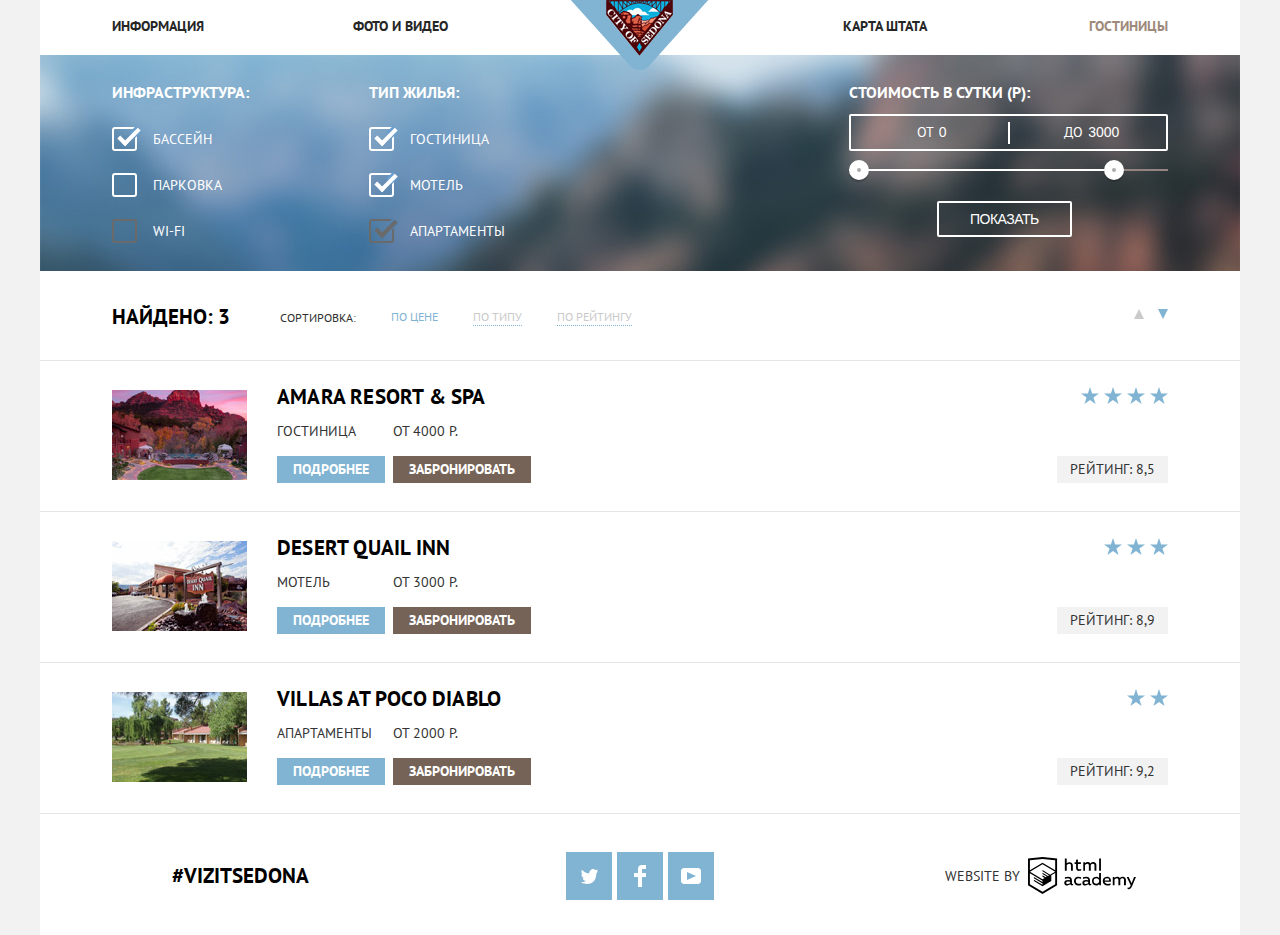
==== hotels.html @ 40eaaccb "20" ====
<!DOCTYPE html>
<html lang="ru">
<head>
    <meta charset="UTF-8">
    <meta name="viewport" content="width=device-width, initial-scale=1.0">
    <meta http-equiv="X-UA-Compatible" content="ie=edge">
    <title>sedona</title>
    <link href="https://fonts.googleapis.com/css?family=PT+Sans:400,700&amp;subset=cyrillic" rel="stylesheet">
    <link href="css/normalize.css" rel="stylesheet">
    <link href="css/style.css" rel="stylesheet">
</head>
<body>
   <div class="container">
     <header class="header">
        <div class="logo">
          <a href="index.html" class="logo-link">
             <img src="img/content/logo.png" alt="logo" class="logo-img">
          </a>
        </div>
        <nav class="nav">
          <ul class="nav-list">
            <li class="nav-item"><a href="#" class="nav-link">информация</a></li>
            <li class="nav-item"><a class="nav-link" href="#">фото и видео</a></li>
            <li class="nav-item"><a href="#" class="nav-link">карта штата</a></li>
            <li class="nav-item"><a href="#" class="nav-link active">гостиницы</a></li>
          </ul>
        </nav>
    </header>
    <main class="main-content">
        <section class="shape">
            <form action="https://echo.htmlacademy.ru" class="shape-form">
              <div class="shape-wrap">
                <fieldset class="shape-block">
                    <legend class="shape-title">Инфраструктура:</legend>
                    <label class="shape-form__checkbox">
                         <input class="shape-form__input" type="checkbox" checked>
                         <span class="shape-form__fake"></span>
                         <span class="shape-form__title">бассейн</span>
                    </label>
                    <label class="shape-form__checkbox">
                            <input class="shape-form__input" type="checkbox">
                            <span class="shape-form__fake"></span>
                            <span class="shape-form__title">парковка</span>
                       </label>
                       <label class="shape-form__checkbox">
                            <input class="shape-form__input" type="checkbox" disabled>
                            <span class="shape-form__fake"></span>
                            <span class="shape-form__title">wi-fi</span>
                       </label>
                </fieldset>
                <fieldset class="shape-block">
                        <legend class="shape-title">тип жилья:</legend>
                        <label class="shape-form__checkbox">
                             <input class="shape-form__input" type="checkbox" checked>
                             <span class="shape-form__fake shape-form__fake--sheer"></span>
                             <span class="shape-form__title">гостиница</span>
                        </label>
                        <label class="shape-form__checkbox">
                                <input class="shape-form__input" type="checkbox" checked>
                                <span class="shape-form__fake shape-form__fake--sheer"></span>
                                <span class="shape-form__title">мотель</span>
                           </label>
                           <label class="shape-form__checkbox">
                                <input class="shape-form__input" type="checkbox" checked disabled>
                                <span class="shape-form__fake shape-form__fake--blocked"></span>
                                <span class="shape-form__title">апартаменты</span>
                           </label>
                    </fieldset>
                </div>
                <fieldset class="shape-block shape-block__filter">
                    <legend class="shape-title shape-title__filter">Стоимость в сутки (Р):</legend>
                        <div class="shape-price__controls">
                            <label class="shape-price__label">
                               <span class="shape-price__text">от</span> 
                                <input type="text" class="shape-price__input" value="0">
                            </label>
                            <label class="shape-price__label">
                                <span class="shape-price__text">до</span> 
                                <input type="text" class="shape-price__input" value="3000">
                             </label>
                          </div>
                          <div class="shape-range__controls">
                            <div class="shape-scale">
                              <div class="shape-bar"></div>
                            </div>
                            <div class="shape-toggle shape-toggle__min"></div>
                            <div class="shape-toggle shape-toggle__max"></div>
                          </div>
                          <button class="shape-btn" type="submit">Показать</button>
                </fieldset>
            </form>
        </section>
        <section class="hotels">
            <h1 class="visually-hidden">гостиницы</h1>
            <div class="hotels-sorting">
                <div class="hotels-sorting__wrap">
                    <div class="hotels-sorting__title title">Найдено: 3</div>
                    <div class="hotels-sorting__picking">сортировка:</div>
                    <ul class="hotels-sorting__list">
                        <li class="hotels-sorting__item">
                            <a href="#" class="hotels-sorting__link hotels-sorting__link--active">по цене</a>
                        </li>
                        <li class="hotels-sorting__item">
                            <a href="#" class="hotels-sorting__link">по типу</a>
                        </li>
                        <li class="hotels-sorting__item">
                            <a href="#" class="hotels-sorting__link">по рейтингу</a>
                        </li>
                    </ul>
                </div>
                <div class="hotels-sorting__button">
                    <a class="hotels-sorting__submit hotels-sorting__submit--up"><span class="visually-hidden">вверх</span></a>
                    <a class="hotels-sorting__submit hotels-sorting__submit--active"><span class="visually-hidden">вверх</span></a>
                </div>
            </div>
            <ul class="hotels-list">
            <li class="hotels-item">
              <div class="hotels-description">
                <a href="@" class="hotels-photo">
                  <img class="hotels-img" src="img/content/amara.jpg" width="135" height="90" alt="гостиница">
                </a>
                <div class="hotels-portrait">
                    <h2 class="title title__hotels"><a href="#">Amara Resort & Spa</a></h2>
                    <div class="hotels-price">
                        <div class="hotels-price__block">
                        <p>Гостиница</p>
                        <a href="#" class="hotels-link hotels-link__blue">подробнее</a>
                    </div>
                    <div class="hotels-price__block">
                        <p>ОТ 4000 Р.</p>
                        <a href="#" class="hotels-link hotels-link__red">забронировать</a>
                    </div>
                 </div>
                </div>
                </div>
              <div class="hotels-rating">
                  <ul class="hotels-rating__list">
                    <li class="hotels-rating_item"><svg xmlns="http://www.w3.org/2000/svg" width="18" height="17" viewBox="0 0 18 17"><path fill="#81B3D2" d="M9.002 0l2.126 6.494h6.877l-5.564 4.012L14.566 17l-5.564-4.013L3.438 17l2.126-6.494L0 6.494h6.878z"/></svg></li>
                    <li class="hotels-rating_item"><svg xmlns="http://www.w3.org/2000/svg" width="18" height="17" viewBox="0 0 18 17"><path fill="#81B3D2" d="M9.002 0l2.126 6.494h6.877l-5.564 4.012L14.566 17l-5.564-4.013L3.438 17l2.126-6.494L0 6.494h6.878z"/></svg></li>
                    <li class="hotels-rating_item"><svg xmlns="http://www.w3.org/2000/svg" width="18" height="17" viewBox="0 0 18 17"><path fill="#81B3D2" d="M9.002 0l2.126 6.494h6.877l-5.564 4.012L14.566 17l-5.564-4.013L3.438 17l2.126-6.494L0 6.494h6.878z"/></svg></li>
                    <li class="hotels-rating_item"><svg xmlns="http://www.w3.org/2000/svg" width="18" height="17" viewBox="0 0 18 17"><path fill="#81B3D2" d="M9.002 0l2.126 6.494h6.877l-5.564 4.012L14.566 17l-5.564-4.013L3.438 17l2.126-6.494L0 6.494h6.878z"/></svg></li>
                   </ul>
                  <div class="hotels-rating__stock">Рейтинг: 8,5</div>
              </div>
            </li>
            <li class="hotels-item">
                    <div class="hotels-description">
                     <a href="" class="hotels-photo">
                      <img class="hotels-img" src="img/content/desert.jpg"  width="135" height="90" alt="мотель">
                     </a>
                      <div class="hotels-portrait">
                          <h2 class="title title__hotels"><a href="#">Desert Quail Inn</a></h2>
                          <div class="hotels-price">
                             <div class="hotels-price__block">
                                <p>Мотель</p>
                                <a href="#" class="hotels-link hotels-link__blue">подробнее</a>
                          </div>
                          <div class="hotels-price__block">
                              <p>ОТ 3000 Р.</p>
                              <a href="#" class="hotels-link hotels-link__red">забронировать</a>
                          </div>
                          </div>
                      </div>
                      </div>
                    <div class="hotels-rating">
                         <ul class="hotels-rating__list">
                             <li class="hotels-rating_item"><svg xmlns="http://www.w3.org/2000/svg" width="18" height="17" viewBox="0 0 18 17"><path fill="#81B3D2" d="M9.002 0l2.126 6.494h6.877l-5.564 4.012L14.566 17l-5.564-4.013L3.438 17l2.126-6.494L0 6.494h6.878z"/></svg></li>
                             <li class="hotels-rating_item"><svg xmlns="http://www.w3.org/2000/svg" width="18" height="17" viewBox="0 0 18 17"><path fill="#81B3D2" d="M9.002 0l2.126 6.494h6.877l-5.564 4.012L14.566 17l-5.564-4.013L3.438 17l2.126-6.494L0 6.494h6.878z"/></svg></li>
                             <li class="hotels-rating_item"><svg xmlns="http://www.w3.org/2000/svg" width="18" height="17" viewBox="0 0 18 17"><path fill="#81B3D2" d="M9.002 0l2.126 6.494h6.877l-5.564 4.012L14.566 17l-5.564-4.013L3.438 17l2.126-6.494L0 6.494h6.878z"/></svg></li>
                         </ul>
                        <div class="hotels-rating__stock">Рейтинг: 8,9</div>
                    </div>
                </li>
                  <li class="hotels-item">
                        <div class="hotels-description">
                         <a href="" class="hotels-photo">    
                          <img class="hotels-img " src="img/content/villas.jpg"  width="135" height="90" alt="вилла">
                          </a>
                          <div class="hotels-portrait">
                              <h2 class="title title__hotels"><a href="#">Villas at Poco Diablo</a></h2>
                              <div class="hotels-price">
                                 <div class="hotels-price__block">
                                  <p>Апартаменты</p>
                                  <a href="#" class="hotels-link hotels-link__blue">подробнее</a>
                              </div>
                              <div class="hotels-price__block">
                                  <p>ОТ 2000 Р.</p>
                                  <a href="#" class="hotels-link hotels-link__red">забронировать</a>
                              </div>
                            </div>
                          </div>
                          </div>
                        <div class="hotels-rating">
                             <ul class="hotels-rating__list">
                                <li class="hotels-rating_item"><svg xmlns="http://www.w3.org/2000/svg" width="18" height="17" viewBox="0 0 18 17"><path fill="#81B3D2" d="M9.002 0l2.126 6.494h6.877l-5.564 4.012L14.566 17l-5.564-4.013L3.438 17l2.126-6.494L0 6.494h6.878z"/></svg></li>
                                <li class="hotels-rating_item"><svg xmlns="http://www.w3.org/2000/svg" width="18" height="17" viewBox="0 0 18 17"><path fill="#81B3D2" d="M9.002 0l2.126 6.494h6.877l-5.564 4.012L14.566 17l-5.564-4.013L3.438 17l2.126-6.494L0 6.494h6.878z"/></svg></li>
                            </ul>
                            <div class="hotels-rating__stock">Рейтинг: 9,2</div>
                        </div>
                    </li>
                </ul>        
        </section>
    </main>
    <footer class="footer">
            <div class="footer-wrap">
             <div class="footer-vizit title">#vizitsedona</div>
             <div class="footer-social">
               <ul class="footer-list">
                 <li class="footer-item">
                   <a href="#twitter" class="footer-link">
                     <span class="visually-hidden">twitter</span>
                     <svg class="footer-svg"  width="17" height="15" fill="#ffffff">
                        <use xlink:href="#twitter"></use>
                    </svg>
                   </a>
                 </li>
                 <li class="footer-item">
                  <a href="#facebook" class="footer-link">
                   <span class="visually-hidden">facebook</span>
                   <svg class="footer-svg"  width="12" height="22" fill="#ffffff">
                        <use xlink:href="#fb-icon"></use>
                    </svg> 
                 </a>
               </li>
                 <li class="footer-item">
                   <a href="#youtube" class="footer-link">
                     <span class="visually-hidden">youtube</span>
                     <svg class="footer-svg"  width="20" height="16" fill="#ffffff">
                        <use xlink:href="#youtube"></use>
                    </svg>
                   </a>
                 </li>
               </ul>
             </div>
             <div class="footer-copyright">
               <div class="footer-by">website by</div>
                 <a href="https://htmlacademy.ru/intensive/htmlcss" class="footer-html__link">
                   <span class="visually-hidden">htmlacademy</span>
                   <svg class="footer-svg"  width="108" height="37" fill="#000000">
                        <use xlink:href="#logo-htmlacademy"></use>
                    </svg>
                 </a>
             </div>
            </div>
          </footer>
          <svg style="display:none"><symbol viewBox="0 0 21 22" id="calendar"><path d="M19.251 2.025h-2.845V.648c0-.381-.294-.689-.656-.689-.363 0-.656.308-.656.689v1.377h-3.938V.648c0-.381-.294-.689-.655-.689-.363 0-.657.308-.657.689v1.377H5.906V.648c0-.381-.294-.689-.656-.689-.363 0-.657.308-.657.689v1.377H1.75C.784 2.025 0 2.847 0 3.862v16.302C0 21.179.784 22 1.75 22h17.501c.966 0 1.749-.821 1.749-1.836V3.862c0-1.015-.783-1.837-1.749-1.837zm.437 18.139a.448.448 0 0 1-.437.459H1.75a.45.45 0 0 1-.438-.459V3.862a.45.45 0 0 1 .438-.459h2.844v1.378c0 .381.294.689.657.689.362 0 .656-.308.656-.689V3.403h3.938v1.378c0 .381.294.689.657.689.361 0 .655-.308.655-.689V3.403h3.938v1.378c0 .381.293.689.656.689.362 0 .656-.308.656-.689V3.403h2.845c.241 0 .437.206.437.459v16.302z"/><path d="M4.594 8.225h2.625v2.066H4.594zm0 3.443h2.625v2.067H4.594zm0 3.444h2.625v2.066H4.594zm4.594 0h2.625v2.066H9.188zm0-3.444h2.625v2.067H9.188zm0-3.443h2.625v2.066H9.188zm4.593 6.887h2.625v2.066h-2.625zm0-3.444h2.625v2.067h-2.625zm0-3.443h2.625v2.066h-2.625z"/></symbol><symbol viewBox="0 0 23 23" id="checkbox-off"><path d="M20 2c.542 0 1 .458 1 1v17c0 .542-.458 1-1 1H3c-.542 0-1-.458-1-1V3c0-.542.458-1 1-1h17m0-2H3C1.35 0 0 1.35 0 3v17c0 1.65 1.35 3 3 3h17c1.65 0 3-1.35 3-3V3c0-1.65-1.35-3-3-3z"/></symbol><symbol viewBox="0 0 27 23" id="checkbox-on"><path d="M7.285 7.486l-2.829 2.829 7.783 7.783L26.171 4.166l-2.828-2.829-11.104 11.102z"/><path d="M21 20c0 .542-.458 1-1 1H3c-.542 0-1-.458-1-1V3c0-.542.458-1 1-1h16.908L21.493.415A2.96 2.96 0 0 0 20 0H3C1.35 0 0 1.35 0 3v17c0 1.65 1.35 3 3 3h17c1.65 0 3-1.35 3-3v-9.829l-2 2V20z"/></symbol><symbol viewBox="0 0 12 22" id="fb-icon"><path d="M12 4V0H8a4 4 0 0 0-4 4v4H0v4h4v10h4V12h4V8H8V4h4z"/></symbol><symbol viewBox="0 0 20 23" id="filter-button"><path opacity=".3" d="M10 20C4.477 20 0 15.522 0 10v2c0 5.522 4.477 10 10 10 5.522 0 10-4.478 10-10v-2c0 5.522-4.478 10-10 10z"/><circle cx="10" cy="10" r="10"/><circle cx="10" cy="10" r="2"/></symbol><symbol viewBox="0 0 75 72" id="icon-1"><g><path d="M29.656 65.033h16V41.21h-16v23.823zm2.937-20.899h10.125V62.11H32.593V44.134z"/><path d="M72.771 39.253l2.076-2.068-9.908-9.865V0H51.127v13.567L37.5 0 .152 37.185l2.077 2.068 7.832-7.795v37.618H6.124V72h63.875v-2.924H64.94V31.458l7.831 7.795zM62.002 69.076H12.999V28.534L37.5 4.149l24.502 24.385v40.542zm0-44.682l-7.938-7.902V2.924h7.938v21.47z"/><path d="M29.906 27.08c0 4.261 3.47 7.713 7.75 7.713 4.279 0 7.75-3.452 7.75-7.713 0-4.259-3.471-7.713-7.75-7.713-4.281 0-7.75 3.454-7.75 7.713zm7.75-4.945c2.744 0 4.969 2.214 4.969 4.945 0 2.732-2.225 4.948-4.969 4.948-2.746 0-4.97-2.216-4.97-4.948 0-2.731 2.225-4.945 4.97-4.945zM17.061 41.21h3v3.919h-3zm5.938 0h3v3.919h-3zm-5.938 5.972h3v3.919h-3zm5.938 0h3v3.919h-3zm25.999-5.972h3v3.919h-3zm5.938 0h3v3.919h-3zm-5.938 5.972h3v3.919h-3zm5.938 0h3v3.919h-3z"/></g></symbol><symbol viewBox="0 0 64 76" id="icon-2"><path fill-rule="evenodd" clip-rule="evenodd" d="M61.097 22.501H36.312C50.125 15.602 51.229 11.25 50.72 8.816c-1.162-3.963-5.692-7.023-10.002-5.407-5.569 2.089-7.137 10.388-8.644 16.387-1.924-6.07-3.784-13.814-8.136-17.737C22.677.921 20.843-.205 18.175.031c-4.026.356-9.802 5.382-7.458 10.981 2.251 5.378 9.687 8.777 14.578 11.489H2.879A2.882 2.882 0 0 0 0 25.37v11.322a2.882 2.882 0 0 0 2.879 2.869h.274V76h57.841V39.561h.103a2.882 2.882 0 0 0 2.88-2.869V25.37a2.882 2.882 0 0 0-2.88-2.869zM42.413 5.944c2.103-.31 4.982 1.299 5.255 3.209.393 2.756-3.4 5.255-5.086 6.421-2.523 1.744-4.928 2.643-7.287 4.055.884-3.69 2.549-13.011 7.118-13.685zm-22.882 9.968c-2.225-1.485-6.544-4.431-6.44-7.771.112-3.595 5.743-6.57 8.814-3.886 3.856 3.371 5.713 11.105 7.119 16.557-3.249-1.539-6.328-2.788-9.493-4.9zm5.972 57.114H6.136V39.561h19.368v33.465zm0-36.502H3.046V25.538h22.457v10.986zm10.157 0v36.503h-7.174V25.538h7.174v10.986zm22.351 36.502H38.644V39.561h19.367v33.465zm2.92-36.502H38.644V25.538h22.287v10.986z"/></symbol><symbol viewBox="0 0 74 70" id="icon-3"><g><path d="M69.854 46.71H4.051c-2.274 0-4.135 1.94-4.135 4.313v3.504c0 2.372 1.861 4.313 4.135 4.313h.93v1.053c0 5.536 4.341 10.065 9.648 10.065h44.646c5.306 0 9.648-4.529 9.648-10.065V58.84h.93c2.274 0 4.135-1.941 4.135-4.313v-3.504c0-2.373-1.86-4.313-4.134-4.313zm-3.848 13.184c0 3.871-3.019 7.021-6.73 7.021H14.629c-3.711 0-6.731-3.15-6.731-7.021v-1.053h58.107v1.053zm5.065-5.367c0 .688-.558 1.271-1.218 1.271H4.051c-.66 0-1.217-.582-1.217-1.271v-3.504c0-.688.558-1.271 1.217-1.271h65.802c.66 0 1.218.582 1.218 1.271v3.504zM15.634 38.406l5.323 4.059 5.326-4.059 5.328 4.059 5.328-4.059 5.328 4.059 5.329-4.059 5.327 4.059 5.33-4.06 5.336 4.059 6.194-4.712-1.72-2.459-4.474 3.403-5.336-4.057-5.33 4.056-5.327-4.057-5.329 4.057-5.328-4.057-5.328 4.057-5.328-4.057-5.325 4.057-5.323-4.057-5.327 4.057-4.467-3.401-1.721 2.457 6.188 4.714zm-7.656-6.862h60.877c.041-.619.069-1.241.069-1.87 0-.394-.016-.783-.032-1.173C68.227 12.657 54.186 0 36.952 0 19.719 0 5.677 12.657 5.013 28.501c-.017.39-.032.78-.032 1.173 0 .629.028 1.251.07 1.87h2.927zM36.952 3.043c15.591 0 28.35 11.316 29.021 25.458H7.931c.673-14.142 13.43-25.458 29.021-25.458z"/><ellipse cx="36.952" cy="15.26" rx="1.945" ry="2.03"/><ellipse cx="29.172" cy="10.23" rx="1.946" ry="2.03"/><ellipse cx="44.732" cy="10.23" rx="1.946" ry="2.03"/></g></symbol><symbol viewBox="0 0 11 10" id="icon-down-dir"><path d="M5.5 10L0 0h11"/></symbol><symbol viewBox="0 0 11 10" id="icon-up-dir"><path d="M5.5 0L0 10h11z"/></symbol><symbol viewBox="0 0 108.08 36.85" id="logo-htmlacademy"><path d="M44.61 26.86a2 2 0 0 0 .55-.1v1.33a3.25 3.25 0 0 1-1.18.21 1.67 1.67 0 0 1-1.67-1 4.84 4.84 0 0 1-3.14 1.08c-1.51 0-2.91-.83-2.91-2.55 0-2.13 2-2.79 3.71-2.79a11.08 11.08 0 0 1 2.17.25v-.3c0-1-.76-1.77-2.19-1.77a7.42 7.42 0 0 0-3 .64v-1.7a10.21 10.21 0 0 1 3.19-.55c2.36 0 3.81 1.12 3.81 3.65v3a.54.54 0 0 0 .49.59h.17zm-6.44-1.13a1.35 1.35 0 0 0 1.46 1.25h.11a3.39 3.39 0 0 0 2.41-1v-1.42a9.72 9.72 0 0 0-1.81-.21c-1 0-2.16.33-2.16 1.38zm12.36-6.11a5 5 0 0 1 2.57.64v1.72a4.08 4.08 0 0 0-2.3-.7 2.75 2.75 0 1 0 0 5.49 5 5 0 0 0 2.43-.64v1.71a6.27 6.27 0 0 1-2.76.57A4.21 4.21 0 0 1 46 24.49v-.41a4.32 4.32 0 0 1 4.18-4.46h.38zm12.17 7.24a2 2 0 0 0 .55-.1v1.33a3.25 3.25 0 0 1-1.18.21 1.67 1.67 0 0 1-1.67-1 4.84 4.84 0 0 1-3.14 1.08c-1.51 0-2.91-.83-2.91-2.55 0-2.13 2-2.79 3.71-2.79a11.08 11.08 0 0 1 2.17.25v-.3c0-1-.76-1.77-2.19-1.77a7.42 7.42 0 0 0-3 .64v-1.7a10.21 10.21 0 0 1 3.19-.55c2.36 0 3.81 1.12 3.81 3.65v3a.54.54 0 0 0 .49.59h.17zm-6.44-1.13a1.35 1.35 0 0 0 1.47 1.25h.11a3.39 3.39 0 0 0 2.41-1v-1.42a9.72 9.72 0 0 0-1.81-.21c-1.06 0-2.16.33-2.16 1.38zM73 15.98v12.2h-1.65v-1.32a3.88 3.88 0 0 1-3.19 1.54 4.4 4.4 0 0 1 0-8.78 3.81 3.81 0 0 1 3 1.3v-4.94H73zm-4.53 5.22a2.76 2.76 0 1 0 0 5.52 2.86 2.86 0 0 0 2.68-1.74v-2a2.91 2.91 0 0 0-2.66-1.73zM79 19.62c3.31 0 4.46 2.68 3.92 5.09H76.7c.21 1.5 1.67 2.11 3.19 2.11a6.11 6.11 0 0 0 2.64-.59v1.6a7.14 7.14 0 0 1-3 .57c-2.53 0-4.75-1.42-4.75-4.42a4.18 4.18 0 0 1 4-4.39H79zm.09 1.54a2.28 2.28 0 0 0-2.44 2.1v.06h4.65a2 2 0 0 0-2.17-2.16zm5.73 7v-8.31h1.65v1a3.81 3.81 0 0 1 2.78-1.27 2.86 2.86 0 0 1 2.64 1.4 4.12 4.12 0 0 1 2.91-1.33 3.06 3.06 0 0 1 3.2 3.33v5.2h-1.9v-5.15a1.59 1.59 0 0 0-1.42-1.75h-.26a2.8 2.8 0 0 0-2.07 1.12v5.78h-1.9v-5.15A1.59 1.59 0 0 0 89 21.29h-.2a3 3 0 0 0-2.21 1.29v5.63h-1.73zm21.31-8.33h1.9l-3.91 9.46c-.9 2.17-2.09 2.86-3.35 2.86a4.76 4.76 0 0 1-1.1-.14v-1.57a2.86 2.86 0 0 0 .85.12c.9 0 1.58-.64 2.07-1.9l.17-.42-4-8.4h2l2.86 6.29zM38.73 1.44V6.2a3.81 3.81 0 0 1 2.7-1.14 3.25 3.25 0 0 1 3.44 3.4v5.15H43V8.7a1.81 1.81 0 0 0-1.61-2h-.3a2.93 2.93 0 0 0-2.32 1.39v5.52h-1.9V1.44h1.9zm11.21.85v3h3v1.6h-3v3.81c0 1.1.5 1.46 1.58 1.46a4.49 4.49 0 0 0 1.69-.33v1.6a6.8 6.8 0 0 1-2.21.35 2.55 2.55 0 0 1-2.86-2.74V6.87h-1.56V5.24h1.5V2.72zm5.4 11.31V5.26H57v1a3.81 3.81 0 0 1 2.77-1.28 2.86 2.86 0 0 1 2.6 1.33 4.12 4.12 0 0 1 2.91-1.33 3.06 3.06 0 0 1 3.16 3.4v5.21h-1.9V8.44a1.59 1.59 0 0 0-1.42-1.75h-.23a2.8 2.8 0 0 0-2.07 1.12v5.78h-1.9V8.44a1.59 1.59 0 0 0-1.42-1.75h-.23a3 3 0 0 0-2.21 1.29v5.63h-1.72zM71.17 1.43H73v12.15h-1.83V1.43zM14.71-.02h-.16L0 1.52v26.67l14.55 8.66 14.55-8.66V1.52zm12.5 27.1l-12.66 7.54L1.9 27.1V16.16l12.59 7.5v1.32l-8.63-5.1v1.31l8.68 5.21v1.39l-8.67-5.16v1.35l8.68 5.21 8.75-5.24v-5.66l3.9-2.31V27.1zm0-12.53l-3.48 2-1.6 1-7.62-4.57v1.31L21 18.21l-.14.09-1 .54-5.37-3.2v1.34l4.24 2.52-1 .67-3.2-1.9v1.31l2.1 1.24-2.13 1.26L2 14.63l12.51-7.54zm0-1.32L14.49 5.74 1.91 13.23v-10L14.56 1.9l12.65 1.33v10z"/></symbol><symbol viewBox="0 0 18 17" id="star"><path d="M9.002 0l2.126 6.494h6.877l-5.564 4.012L14.566 17l-5.564-4.013L3.438 17l2.126-6.494L0 6.494h6.878z"/></symbol><symbol viewBox="0 0 17 15" id="twitter"><path d="M10.95.144c1.685-.496 2.984.27 3.577 1.179.673-.231 1.331-.481 2.011-.708a2.345 2.345 0 0 1-.857 1.768c.685.17 1.304-.491 1.304-.491-.169 1-1.006 1.788-1.563 2.024-.231 6.75-3.175 11.217-10.077 11.082h-.446c-.41 0-4.164-.46-4.898-1.887 2.271.196 3.893-.422 4.693-1.177-.96-.3-2.679-.477-2.979-2.95.349.106.564.228 1.19.119C1.705 8.247.374 7.53.448 5.33c.285.328 1.067.536 1.34.472C1.085 5.561-.182 2.442.894.85c1.818 1.854 3.735 3.606 7.152 3.773C8.254 2.33 9.183.793 10.95.144z"/></symbol><symbol viewBox="0 0 20 16" id="youtube"><path d="M17 0H3C1.35 0 0 1.35 0 3v10c0 1.65 1.35 3 3 3h14c1.65 0 3-1.35 3-3V3c0-1.65-1.35-3-3-3zM6.027 11.998V4.002L15.014 8l-8.987 3.998z"/></symbol></svg>
   </div>
</body>
</html>
---- css/style.css ----
@charset "UTF-8";
body {
  position: relative;
  margin: 0;
  padding: 0;
  font-size: 14px;
  line-height: 21px;
  color: #333333;
  text-transform: uppercase;
  background-color: #f2f2f2;
  font-family: 'PT Sans', 'Arial', sans-serif; }

html {
  -webkit-box-sizing: border-box;
  box-sizing: border-box; }

*, *::before, *::after {
  -webkit-box-sizing: inherit;
  box-sizing: inherit; }

input[type=text]::-ms-clear {
  display: none;
  width: 0;
  height: 0; }

.visually-hidden {
  position: absolute;
  width: 1px;
  height: 1px;
  margin: -1px;
  border: 0;
  padding: 0;
  white-space: nowrap;
  -webkit-clip-path: inset(100%);
  clip-path: inset(100%);
  clip: rect(0 0 0 0);
  overflow: hidden; }

img {
  width: 100%;
  height: auto;
  overflow: hidden; }

.container {
  width: 1200px;
  margin: 0 auto;
  background-color: #fff; }

.title {
  font-size: 21px;
  line-height: 26px;
  text-transform: uppercase;
  color: #000000; }

.header {
  position: relative;
  width: 100%;
  padding-top: 16px;
  padding-bottom: 18px;
  padding-right: 6%;
  padding-left: 6%;
  background-color: #fff; }

.logo {
  position: absolute;
  top: 0;
  left: 50%;
  -webkit-transform: translateX(-50%);
  -ms-transform: translateX(-50%);
  transform: translateX(-50%);
  margin: 0;
  z-index: 10; }

.nav-list,
.nav-item {
  margin: 0;
  padding: 0;
  list-style: none; }

.nav-list {
  display: -webkit-box;
  display: -ms-flexbox;
  display: flex;
  -webkit-box-pack: justify;
  -ms-flex-pack: justify;
  justify-content: space-between;
  width: 100%; }

.nav-item {
  width: 20%;
  text-align: right;
  vertical-align: middle; }

.nav-item:first-child,
.nav-item:nth-child(2) {
  text-align: left; }

.nav-item:nth-child(2) {
  margin-right: 11.5%; }

.nav-link {
  display: block;
  padding: 0;
  margin: 0;
  text-decoration: none;
  font-weight: bold;
  color: #262626;
  -webkit-transition-duration: .5s;
  -o-transition-duration: .5s;
  transition-duration: .5s; }
  .nav-link:hover {
    color: #81b3d2; }
  .nav-link:active {
    color: #b9d5e6; }

.active {
  color: #9e897b; }

.mountains {
  display: -webkit-box;
  display: -ms-flexbox;
  display: flex;
  -webkit-box-orient: vertical;
  -webkit-box-direction: normal;
  -ms-flex-direction: column;
  flex-direction: column;
  -webkit-box-pack: center;
  -ms-flex-pack: center;
  justify-content: center; }

.mountains-wrap {
  width: 100%;
  background-image: url("../img/bg/mask.png"), url("../img/bg/mountains.jpg");
  background-position: 50% 100%, 50% 21.3%;
  background-repeat: no-repeat;
  display: -webkit-box;
  display: -ms-flexbox;
  display: flex;
  -webkit-box-pack: center;
  -ms-flex-pack: center;
  justify-content: center;
  -webkit-box-align: center;
  -ms-flex-align: center;
  align-items: center;
  padding-top: 75px;
  padding-bottom: 73px; }


.mountains-tagline {
  width: 100%;
  background-color: #fff;
  display: -webkit-box;
  display: -ms-flexbox;
  display: flex;
  -webkit-box-orient: vertical;
  -webkit-box-direction: normal;
  -ms-flex-direction: column;
  flex-direction: column;
  -webkit-box-pack: center;
  -ms-flex-pack: center;
  justify-content: center;
  -webkit-box-align: center;
  -ms-flex-align: center;
  align-items: center;
  padding-top: 60px;
  padding-bottom: 52px;
  margin-top: -1px; }

.mountains-title,
.mountains-text {
  margin: 0;
  padding: 0; }

.mountains-title {
  display: block;
  width: 38%;
  text-align: center;
  margin-bottom: 33px;
  letter-spacing: .1px; }

.town-list,
.town-item,
.town-wrap__list,
.town-real__service,
.town-real__causes {
  margin: 0;
  padding: 0;
  list-style: none; }

.town-list {
  display: -webkit-box;
  display: -ms-flexbox;
  display: flex;
  flex-wrap: wrap;}

.town-item {
  background-color: #81b3d2; }
  .town-item:first-child, .town-item:nth-child(2) {
    color: #fff; }
    .town-item:first-child .town-title, .town-item:nth-child(2) .town-title {
      color: #fff; }
  .town-item:first-child {
    order: -2;}
  .town-item:last-child {
    order: -1; }
 
  .town-real__causes {
    background-color: #eee; }

.town-wrap {
  display: -webkit-box;
  display: -ms-flexbox;
  display: flex; }
  .town-wrap__list {
    background-color: #fff;
    color: #000000; }
  .town-wrap img {
    width: 66.6666%; }

.town-real {
  display: -webkit-box;
  display: -ms-flexbox;
  display: flex;
  -webkit-box-orient: vertical;
  -webkit-box-direction: normal;
  -ms-flex-direction: column;
  flex-direction: column;
  -webkit-box-pack: center;
  -ms-flex-pack: center;
  justify-content: center;
  -webkit-box-align: center;
  -ms-flex-align: center;
  align-items: center;
  -ms-flex-preferred-size: 33.3333333%;
  flex-basis: 33.3333333%;
  padding-top: 45px; }

.town-real__service {
  padding-top: 58px;
  padding-bottom: 17px; }
  .town-real__service::before {
    content: "";
    display: table; }
  .town-real__service--one::before {
    width: 75px;
    height: 72px;
    background-image: url("../img/icons/icon-1.svg"); }
  .town-real__service--two::before {
    width: 74px;
    height: 70px;
    background-image: url("../img/icons/icon-3.svg"); }
  .town-real__service--three::before {
    width: 64px;
    height: 75px;
    background-image: url("../img/icons/icon-2.svg"); }

.town-title { /*у них есть класс title в котором прописан черныйцвет стр.49*/
  margin: 0;
  padding: 0;
  display: block;
  width: 38%;
  line-height: 23px;
  text-align: center;
  margin-bottom: 10px; }
  .town-title__service {
    margin-top: 26px;
    margin-bottom: 10px; }
  .town-title__devil {
    width: 37.7%; }

.town-number {
  margin-bottom: 7px; }

.town-tagline {
  display: block;
  width: 75%;
  text-align: center;
  margin-bottom: 60px; }
  .town-tagline__small {
    width: 70%; }

.card {
  position: relative; }

.card-wrap {
  width: 100%;
  display: -webkit-box;
  display: -ms-flexbox;
  display: flex;
  -webkit-box-orient: vertical;
  -webkit-box-direction: normal;
  -ms-flex-direction: column;
  flex-direction: column;
  -webkit-box-pack: justify;
  -ms-flex-pack: justify;
  justify-content: space-between;
  -webkit-box-align: center;
  -ms-flex-align: center;
  align-items: center;
  padding-top: 55px; }

.card-title {
  font-size: 30px;
  font-weight: bold;
  margin-bottom: 20px; }

.card-text {
  text-align: center;
  line-height: 1.8;
  margin-bottom: 44px; }

.card-link {
  display: block;
  padding: 0;
  margin: 0;
  border: 0; 
  text-decoration: none;
  width: 47.4%;
  text-align: center;
  padding: 33px;
  font-size: 21px;
  font-weight: bold;
  color: #fff;
  background-color: #766357;
  -webkit-transition-duration: .5s;
  -o-transition-duration: .5s;
  transition-duration: .5s; }
  .card-link:hover {
    background-color: #604e43; }
  .card-link:active {
    color: #8b827c;
    background-color: #503e33; }

.form {
  height: 0;
  overflow: hidden;
  position: absolute;
  top: 33.2%;
  left: 26.3%;
  width: 47.4%;
  background-color: #fff; }

.form-show {
  height: 100%;
  max-height: 400px;
  padding: 57px; 
  }

 

.form-wrap {
  display: -webkit-box;
  display: -ms-flexbox;
  display: flex;
  -webkit-box-orient: vertical;
  -webkit-box-direction: normal;
  -ms-flex-direction: column;
  flex-direction: column;
  -webkit-box-align: center;
  -ms-flex-align: center;
  align-items: center; }

.form-block__grupp {
  margin-bottom: 24px; }

.form-row {
  min-width: 460px;
  display: -webkit-box;
  display: -ms-flexbox;
  display: flex;
  margin-bottom: 31px; }

.form-block {
  position: relative;
  display: -webkit-box;
  display: -ms-flexbox;
  display: flex;
  -webkit-box-align: center;
  -ms-flex-align: center;
  align-items: center;
  -webkit-box-flex: 1;
  -ms-flex: 1;
  flex: 1;
  font-size: 14px;
  font-weight: bold; }
  .form-block__date {
    width: 33.3%; }
  .form-block__text {
    margin-right: 40px; }
    .form-block__text--right {
      margin-left: 45px;
      margin-right: 30px; }

.form-input {
  min-width: 345px;
  font-size: 14px;
  font-weight: bold;
  text-transform: uppercase;
  letter-spacing: -.5px;
  padding: 10px 12px;
  width: 100%;
  background-color: #f2f2f2;
  border: 0;
  outline: 0; }
  .form-input__adults {
    min-width: 114px;
    text-align: center;
    padding: 10px 28px; }
  .form-input:hover {
    background-color: #ebebeb; }
  .form-input:focus {
    outline: 3px solid #e5e5e5;
    background-color: #fff; }

.form-input__link {
  position: absolute;
  left: 93.7%;
  top: 16.5%; }
  .form-input__link:hover svg {
    fill: #000; }
  .form-input__link:active svg {
    fill: #81b3d2; }

.form-input__button {
  position: absolute;
  left: 87%;
  top: 28%;
  background: transparent;
  border: 0;
  outline: 0; }
  .form-input__button--minus {
    left: 52%; }
  .form-input__button:hover svg line {
    stroke: #000; }
  .form-input__button:active svg line {
    stroke: #81b3d2; }

.form-submit {
  width: 100%;
  padding: 17px  0;
  font-size: 21px;
  font-weight: bold;
  text-transform: uppercase;
  color: #fff;
  background-color: #81b3d2;
  border: 0;
  outline: 0;
  -webkit-transition-duration: .5s;
  -o-transition-duration: .5s;
  transition-duration: .5s; }
  .form-submit:hover {
    background-color: #669ec0; }
  .form-submit:active {
    color: #94b9d2;
    background-color: #5496bd; }

.card-map {
  background-image: url(../img/bg/map.jpg);
  background-position: center center;
  background-size: cover;
  background-repeat: no-repeat;
  width: 100%;
  min-height: 575px; }
  .card-map iframe {
    width: 100%;
    min-height: 575px;
    border: 0; }

.footer {
  width: 100%;
  padding-top: 38px;
  padding-bottom: 35px;
  background-color: rgba(255, 255, 255, 0.9); }
  .footer-absolute {
    position: relative;
    margin-top: -110px; }

.footer-wrap {
  display: -webkit-box;
  display: -ms-flexbox;
  display: flex;
  -webkit-box-pack: justify;
  -ms-flex-pack: justify;
  justify-content: space-between;
  -webkit-box-align: center;
  -ms-flex-align: center;
  align-items: center; }

.footer-vizit {
  -ms-flex-preferred-size: 33.3%;
  flex-basis: 33.3%;
  min-width: 400px;
  text-align: center;
  font-weight: bold; }

.footer-list,
.footer-item {
  margin: 0;
  padding: 0;
  list-style: none; }

.footer-list {
  -ms-flex-preferred-size: 33.3%;
  flex-basis: 33.3%;
  min-width: 400px;
  display: -webkit-box;
  display: -ms-flexbox;
  display: flex;
  -webkit-box-pack: center;
  -ms-flex-pack: center;
  justify-content: center;
  -ms-flex-wrap: wrap;
  flex-wrap: wrap; }
  .footer-item {
    margin-left: 5px;
    -webkit-transition-duration: .5s;
    -o-transition-duration: .5s;
    transition-duration: .5s; }
    .footer-list .footer-item:first-child {
      margin-left: 0; }
      .footer-link {
        display: -webkit-box;
        display: -ms-flexbox;
        display: flex;
        -webkit-box-pack: center;
        -ms-flex-pack: center;
        justify-content: center;
        -webkit-box-align: center;
        -ms-flex-align: center;
        align-items: center;
        background: #81b3d2;
        width: 46px;
        height: 48px;
        -webkit-transition-duration: .5s;
    -o-transition-duration: .5s;
    transition-duration: .5s; }
    .footer-link:hover {
      background-color: #669ec0; }
    .footer-link:active {
      background-color: #5496bd; }
      .footer-link:active svg {
        fill: #88b6d1; }

.footer-copyright {
  -ms-flex-preferred-size: 33.3%;
  flex-basis: 33.3%;
  min-width: 400px;
  display: -webkit-box;
  display: -ms-flexbox;
  display: flex;
  -webkit-box-align: center;
  -ms-flex-align: center;
  align-items: center;
  -webkit-box-pack: center;
  -ms-flex-pack: center;
  justify-content: center; }

.footer-html__link {
  margin-left: 8px;
  padding-top: 4px;
  -webkit-transition-duration: .5s;
  -o-transition-duration: .5s;
  transition-duration: .5s; }
  .footer-html__link svg:hover {
    fill: #81b3d2; }
  .footer-html__link svg:active {
    fill: #bdbbbc; 
    pointer-events: none;}

.shape {
  width: 100%;
  background-image: url("../img/bg/filter background.jpg");
  background-color: #5483ad;
  background-size: cover;
  background-repeat: no-repeat;
  padding-top: 27px;
  padding-bottom: 6px;
  padding-left: 6%;
  padding-right: 6%; }

.shape-form {
  display: -webkit-box;
  display: -ms-flexbox;
  display: flex;
  -webkit-box-pack: justify;
  -ms-flex-pack: justify;
  justify-content: space-between;
  color: #fff; }

.shape-wrap {
  display: -webkit-box;
  display: -ms-flexbox;
  display: flex;
  -ms-flex-preferred-size: 50%;
  flex-basis: 50%;
  -webkit-box-pack: start;
  -ms-flex-pack: start;
  justify-content: flex-start; }

.shape-block {
  border: 0;
  margin: 0;
  padding: 0; }
  .shape-block:last-child {
    margin-left: 26%; }

.shape-title {
  padding: 0;
  margin: 0;
  margin-bottom: 24px;
  font-size: 16px;
  font-weight: bold;
  text-transform: uppercase;
  color: #fff; }

.shape-form__checkbox {
  display: -webkit-box;
  display: -ms-flexbox;
  display: flex;
  -webkit-box-align: center;
  -ms-flex-align: center;
  align-items: center;
  margin-bottom: 22px; }

.shape-form__input {
  position: absolute;
  left: -9999px; }

.shape-form__fake {
  position: relative;
  width: 25px;
  height: 24px;
  margin-right: 16px;
  border-radius: 3px;
  border: 2px solid #fff; }

.shape-form__input:checked + .shape-form__fake::before, .shape-form__input:checked + .shape-form__fake::after {
  content: "";
  display: table;
  position: absolute; }

.shape-form__input:checked + .shape-form__fake::before {
  border: 4px solid #fff;
  top: 0;
  left: 4px;
  width: 22px;
  height: 11px;
  border-top-style: none;
  border-right-style: none;
  -webkit-transform: rotate(-45deg);
  -ms-transform: rotate(-45deg);
  transform: rotate(-45deg);
  z-index: 1; }

.shape-form__input:checked + .shape-form__fake::after {
  right: -4.5px;
  top: -1px;
  width: 9px;
  height: 8px;
  background-color: #699ecf;
  -webkit-transform: rotate(-45deg);
  -ms-transform: rotate(-45deg);
  transform: rotate(-45deg); }

.shape-form__input:disabled + .shape-form__fake {
  border-color: #6a6a6a; }
  .shape-form__input:disabled + .shape-form__fake::before {
    border-color: #6a6a6a; }
  .shape-form__input:disabled + .shape-form__fake::after {
    background-color: #5483ad; }

.shape-block__filter {
  min-width: 319px; }

.shape-title__filter {
  margin-bottom: 11px; }

.shape-price__controls {
  position: relative;
  display: -webkit-box;
  display: -ms-flexbox;
  display: flex;
  -ms-flex-pack: distribute;
  justify-content: space-around;
  width: 100%;
  margin-bottom: 18px;
  border: 2px solid #ffffff;
  border-radius: 2px; }

.shape-price__controls::after {
  content: "";
  position: absolute;
  top: 50%;
  left: 50%;
  width: 2px;
  height: 22px;
  background: #ffffff;
  -webkit-transform: translate(-50%, -50%);
  -ms-transform: translate(-50%, -50%);
  transform: translate(-50%, -50%); }

.shape-price__label {
  display: -webkit-box;
  display: -ms-flexbox;
  display: flex;
  -webkit-box-align: center;
  -ms-flex-align: center;
  align-items: center;
  -webkit-box-pack: center;
  -ms-flex-pack: center;
  justify-content: center;
  line-height: 33px;
  padding-left: 15px;
  cursor: pointer; }
  .shape-price__label:first-child {
    padding-left: 33px; }

.shape-price__input {
  width: 50px;
  padding-left: 5px;
  color: inherit;
  background: 0;
  outline: 0;
  border: 0; }

.shape-range__controls {
  position: relative;
  margin-bottom: 30px; }

.shape-scale {
  height: 2px;
  background: #938482; }

.shape-bar {
  width: 80%;
  height: 2px;
  background: #ffffff; }

.shape-toggle {
  position: absolute;
  top: -9px;
  width: 4px;
  height: 4px;
  background: #ababab;
  border: 8px solid #ffffff;
  border-radius: 50%;
  -webkit-box-sizing: content-box;
  box-sizing: content-box;
  -webkit-box-shadow: 0 2px 1px 0 rgba(0, 1, 1, 0.2);
  box-shadow: 0 2px 1px 0 rgba(0, 1, 1, 0.2);
  cursor: pointer;
  -webkit-transition-duration: .2s;
  -o-transition-duration: .2s;
  transition-duration: .2s; }
  .shape-toggle__min {
    left: 0; }
  .shape-toggle__max {
    left: 80%; }
  .shape-toggle:hover {
    top: -11px;
    width: 5px;
    height: 5px;
    border: 10px solid #ffffff; }

.shape-btn {
  display: block;
  margin: 0 88px;
  padding: 8px 31px;
  font-size: 14px;
  letter-spacing: -.5px;
  color: #ffffff;
  text-transform: uppercase;
  background: transparent;
  border: 2px solid #ffffff;
  border-radius: 2px;
  outline: 0;
  cursor: pointer;
  -webkit-transition-duration: .5s;
  -o-transition-duration: .5s;
  transition-duration: .5s; }
  .shape-btn:hover {
    color: #000000;
    background: #ffffff; }

.hotels {
  width: 100%;
  padding-top: 33px; }

.hotels-sorting {
  display: -webkit-box;
  display: -ms-flexbox;
  display: flex;
  -webkit-box-pack: justify;
  -ms-flex-pack: justify;
  justify-content: space-between;
  padding-left: 6%;
  padding-right: 6%;
  margin-bottom: 30px; }

.hotels-sorting__wrap {
  display: -webkit-box;
  display: -ms-flexbox;
  display: flex;
  -webkit-box-align: center;
  -ms-flex-align: center;
  align-items: center;
  font-size: 12px; }

.hotels-sorting__title {
  font-weight: bold;
  margin-right: 50px; }

.hotels-sorting__list,
.hotels-sorting__item {
  margin: 0;
  padding: 0;
  list-style: none; }

.hotels-sorting__list {
  display: -webkit-box;
  display: -ms-flexbox;
  display: flex; }

.hotels-sorting__item {
  margin-left: 35px; }

.hotels-sorting__link {
  display: block;
  padding: 0;
  margin: 0;
  line-height: 17px;
  text-decoration: none;
  color: #cacaca;
  border-bottom: 1px dotted #81b3d2;
  -webkit-transition-duration: .5s;
  -o-transition-duration: .5s;
  transition-duration: .5s; }
  .hotels-sorting__link:hover {
    color: #81b3d2; }
  .hotels-sorting__link:active {
    color: #000;
    border: 0; }
  .hotels-sorting__link--active {
    color: #81b3d2;
    border: 0; }

.hotels-sorting__submit {
  display: inline-block; }
  .hotels-sorting__submit::before {
    content: "";
    display: block;
    width: 0;
    height: 0;
    border-right: 5px solid transparent;
    border-left: 5px solid transparent;
    border-top: 10px solid #cacaca;
    -webkit-transition-duration: .5s;
    -o-transition-duration: .5s;
    transition-duration: .5s; }
  .hotels-sorting__submit--up::before {
    -webkit-transform: rotate(180deg);
    -ms-transform: rotate(180deg);
    transform: rotate(180deg);
    margin-right: 10px; }
  .hotels-sorting__submit:hover::before {
    border-top: 10px solid #000; }
  .hotels-sorting__submit:active::before {
    border-top: 10px solid #81b3d2; }
  .hotels-sorting__submit--active::before {
    border-top: 10px solid #81b3d2; }

.hotels-list:last-child {
  border-bottom: 1px solid #e5e5e5; }

.hotels-list,
.hotels-item {
  margin: 0;
  padding: 0;
  list-style: none; }

.hotels-item {
  display: -webkit-box;
  display: -ms-flexbox;
  display: flex;
  -webkit-box-pack: justify;
  -ms-flex-pack: justify;
  justify-content: space-between;
  padding-top: 26px;
  padding-bottom: 28px;
  padding-left: 6%;
  padding-right: 6%;
  border-top: 1px solid #e5e5e5; }

.hotels-description {
  display: -webkit-box;
  display: -ms-flexbox;
  display: flex;
  -webkit-box-align: center;
  -ms-flex-align: center;
  align-items: center; }

.hotels-photo {
  display: block;
  padding: 0;
  margin: 0;
  text-decoration: none;
  display: -webkit-box;
  display: -ms-flexbox;
  display: flex;
  -webkit-box-pack: center;
  -ms-flex-pack: center;
  justify-content: center;
  -webkit-box-align: center;
  -ms-flex-align: center;
  align-items: center;
  margin-right: 30px; }

.hotels-portrait {
  display: -webkit-box;
  display: -ms-flexbox;
  display: flex;
  -webkit-box-orient: vertical;
  -webkit-box-direction: normal;
  -ms-flex-direction: column;
  flex-direction: column; }

.title__hotels {
  padding: 0;
  margin: 0;
  width: 240px;
  text-align: left;
  line-height: 20px;
  letter-spacing: .2px; }
  .title__hotels a {
    display: block;
    padding: 0;
    margin: 0;
    text-decoration: none;
    color: #000;
    -webkit-transition-duration: .5s;
    -o-transition-duration: .5s;
    transition-duration: .5s; }
  .title__hotels a:hover {
    color: #81b3d2; }
  .title__hotels a:active {
    color: #cacaca; }

.hotels-price {
  display: -webkit-box;
  display: -ms-flexbox;
  display: flex; }

.hotels-price__block {
  display: -webkit-box;
  display: -ms-flexbox;
  display: flex;
  -webkit-box-orient: vertical;
  -webkit-box-direction: normal;
  -ms-flex-direction: column;
  flex-direction: column;
  -webkit-box-pack: justify;
  -ms-flex-pack: justify;
  justify-content: space-between; }

.hotels-link {
  display: block;
  padding: 0;
  margin: 0;
  text-decoration: none;
  padding: 3px 16px;
  color: #fff;
  font-weight: bold; }
  .hotels-link__blue {
    background-color: #81b3d2;
    margin-right: 8px;
    -webkit-transition-duration: .5s;
    -o-transition-duration: .5s;
    transition-duration: .5s; }
    .hotels-link__blue:hover {
      background-color: #669ec0; }
    .hotels-link__blue:active {
      color: #94b9d2;
      background-color: #5496bd; }
  .hotels-link__red {
    background-color: #766357;
    -webkit-transition-duration: .5s;
    -o-transition-duration: .5s;
    transition-duration: .5s; }
    .hotels-link__red:hover {
      background-color: #604e43; }
    .hotels-link__red:active {
      color: #65564e;
      background-color: #503e33; }

.hotels-rating {
  display: -webkit-box;
  display: -ms-flexbox;
  display: flex;
  -webkit-box-orient: vertical;
  -webkit-box-direction: normal;
  -ms-flex-direction: column;
  flex-direction: column;
  -webkit-box-pack: justify;
  -ms-flex-pack: justify;
  justify-content: space-between;
  -webkit-box-align: end;
  -ms-flex-align: end;
  align-items: flex-end; }

.hotels-rating__list,
.hotels-rating_item {
  margin: 0;
  padding: 0;
  list-style: none; }

.hotels-rating__list {
  display: -webkit-box;
  display: -ms-flexbox;
  display: flex; }

.hotels-rating_item {
  margin-left: 5px; }

.hotels-rating__stock {
  padding: 3px 13px;
  background-color: #f2f2f2; }
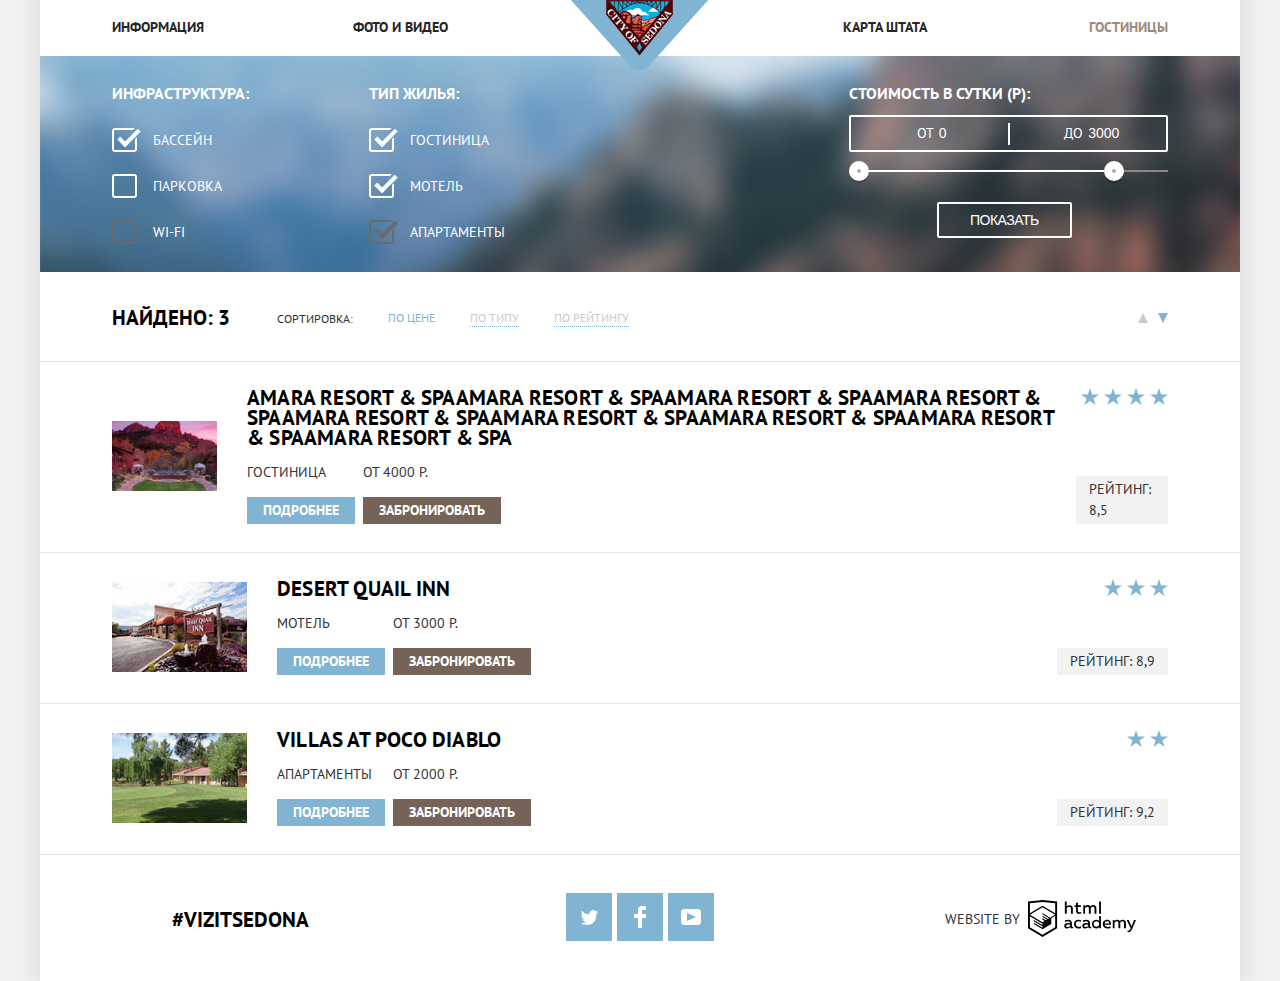
==== commit 32c89083: "21" ====
--- a/hotels.html
+++ b/hotels.html
@@ -1,249 +1,386 @@
 <!DOCTYPE html>
 <html lang="ru">
+
 <head>
-    <meta charset="UTF-8">
-    <meta name="viewport" content="width=device-width, initial-scale=1.0">
-    <meta http-equiv="X-UA-Compatible" content="ie=edge">
-    <title>sedona</title>
-    <link href="https://fonts.googleapis.com/css?family=PT+Sans:400,700&amp;subset=cyrillic" rel="stylesheet">
-    <link href="css/normalize.css" rel="stylesheet">
-    <link href="css/style.css" rel="stylesheet">
+  <meta charset="UTF-8">
+  <meta name="viewport" content="width=device-width, initial-scale=1.0">
+  <meta http-equiv="X-UA-Compatible" content="ie=edge">
+  <title>sedona</title>
+  <link href="https://fonts.googleapis.com/css?family=PT+Sans:400,700&amp;subset=cyrillic" rel="stylesheet">
+  <link href="css/normalize.css" rel="stylesheet">
+  <link href="css/style.css" rel="stylesheet">
 </head>
+
 <body>
-   <div class="container">
-     <header class="header">
-        <div class="logo">
-          <a href="index.html" class="logo-link">
-             <img src="img/content/logo.png" alt="logo" class="logo-img">
-          </a>
-        </div>
-        <nav class="nav">
-          <ul class="nav-list">
-            <li class="nav-item"><a href="#" class="nav-link">информация</a></li>
-            <li class="nav-item"><a class="nav-link" href="#">фото и видео</a></li>
-            <li class="nav-item"><a href="#" class="nav-link">карта штата</a></li>
-            <li class="nav-item"><a href="#" class="nav-link active">гостиницы</a></li>
-          </ul>
-        </nav>
-    </header>
-    <main class="main-content">
-        <section class="shape">
-            <form action="https://echo.htmlacademy.ru" class="shape-form">
-              <div class="shape-wrap">
-                <fieldset class="shape-block">
-                    <legend class="shape-title">Инфраструктура:</legend>
-                    <label class="shape-form__checkbox">
-                         <input class="shape-form__input" type="checkbox" checked>
-                         <span class="shape-form__fake"></span>
-                         <span class="shape-form__title">бассейн</span>
-                    </label>
-                    <label class="shape-form__checkbox">
-                            <input class="shape-form__input" type="checkbox">
-                            <span class="shape-form__fake"></span>
-                            <span class="shape-form__title">парковка</span>
-                       </label>
-                       <label class="shape-form__checkbox">
-                            <input class="shape-form__input" type="checkbox" disabled>
-                            <span class="shape-form__fake"></span>
-                            <span class="shape-form__title">wi-fi</span>
-                       </label>
-                </fieldset>
-                <fieldset class="shape-block">
-                        <legend class="shape-title">тип жилья:</legend>
-                        <label class="shape-form__checkbox">
-                             <input class="shape-form__input" type="checkbox" checked>
-                             <span class="shape-form__fake shape-form__fake--sheer"></span>
-                             <span class="shape-form__title">гостиница</span>
-                        </label>
-                        <label class="shape-form__checkbox">
+    <div class="container">
+        <header class="header">
+            <div class="logo">
+                <a href="index.html" class="logo-link">
+                    <img src="img/content/logo.png"  width="138" height="70" alt="logo" class="logo-img">
+                </a>
+            </div>
+            <nav class="nav">
+                <ul class="nav-list">
+                    <li class="nav-item">
+                        <a href="#" class="nav-link">информация</a>
+                    </li>
+                    <li class="nav-item">
+                        <a class="nav-link" href="#">фото и видео</a>
+                    </li>
+                    <li class="nav-item">
+                        <a href="#" class="nav-link">карта штата</a>
+                    </li>
+                    <li class="nav-item">
+                        <a href="#" class="active">гостиницы</a>
+                    </li>
+                </ul>
+            </nav>
+        </header>
+        <main class="main-content">
+            <section class="shape">
+                <form action="https://echo.htmlacademy.ru" class="shape-form">
+                    <div class="shape-wrap">
+                        <fieldset class="shape-block">
+                            <legend class="shape-title">Инфраструктура:</legend>
+                            <label class="shape-form__checkbox">
+                                <input class="shape-form__input" type="checkbox" checked>
+                                <span class="shape-form__fake"></span>
+                                <span class="shape-form__title">бассейн</span>
+                            </label>
+                            <label class="shape-form__checkbox">
+                                <input class="shape-form__input" type="checkbox">
+                                <span class="shape-form__fake"></span>
+                                <span class="shape-form__title">парковка</span>
+                            </label>
+                            <label class="shape-form__checkbox">
+                                <input class="shape-form__input" type="checkbox" disabled>
+                                <span class="shape-form__fake"></span>
+                                <span class="shape-form__title">wi-fi</span>
+                            </label>
+                        </fieldset>
+                        <fieldset class="shape-block">
+                            <legend class="shape-title">тип жилья:</legend>
+                            <label class="shape-form__checkbox">
+                                <input class="shape-form__input" type="checkbox" checked>
+                                <span class="shape-form__fake shape-form__fake--sheer"></span>
+                                <span class="shape-form__title">гостиница</span>
+                            </label>
+                            <label class="shape-form__checkbox">
                                 <input class="shape-form__input" type="checkbox" checked>
                                 <span class="shape-form__fake shape-form__fake--sheer"></span>
                                 <span class="shape-form__title">мотель</span>
-                           </label>
-                           <label class="shape-form__checkbox">
+                            </label>
+                            <label class="shape-form__checkbox">
                                 <input class="shape-form__input" type="checkbox" checked disabled>
                                 <span class="shape-form__fake shape-form__fake--blocked"></span>
                                 <span class="shape-form__title">апартаменты</span>
-                           </label>
-                    </fieldset>
-                </div>
-                <fieldset class="shape-block shape-block__filter">
-                    <legend class="shape-title shape-title__filter">Стоимость в сутки (Р):</legend>
+                            </label>
+                        </fieldset>
+                    </div>
+                    <fieldset class="shape-block shape-block__filter">
+                        <legend class="shape-title shape-title__filter">Стоимость в сутки (Р):</legend>
                         <div class="shape-price__controls">
                             <label class="shape-price__label">
-                               <span class="shape-price__text">от</span> 
+                                <span class="shape-price__text">от</span>
                                 <input type="text" class="shape-price__input" value="0">
                             </label>
                             <label class="shape-price__label">
-                                <span class="shape-price__text">до</span> 
+                                <span class="shape-price__text">до</span>
                                 <input type="text" class="shape-price__input" value="3000">
-                             </label>
-                          </div>
-                          <div class="shape-range__controls">
+                            </label>
+                        </div>
+                        <div class="shape-range__controls">
                             <div class="shape-scale">
-                              <div class="shape-bar"></div>
+                                <div class="shape-bar"></div>
                             </div>
                             <div class="shape-toggle shape-toggle__min"></div>
                             <div class="shape-toggle shape-toggle__max"></div>
-                          </div>
-                          <button class="shape-btn" type="submit">Показать</button>
-                </fieldset>
-            </form>
-        </section>
-        <section class="hotels">
-            <h1 class="visually-hidden">гостиницы</h1>
-            <div class="hotels-sorting">
-                <div class="hotels-sorting__wrap">
-                    <div class="hotels-sorting__title title">Найдено: 3</div>
-                    <div class="hotels-sorting__picking">сортировка:</div>
-                    <ul class="hotels-sorting__list">
-                        <li class="hotels-sorting__item">
-                            <a href="#" class="hotels-sorting__link hotels-sorting__link--active">по цене</a>
+                        </div>
+                        <button class="shape-btn" type="submit">Показать</button>
+                    </fieldset>
+                </form>
+            </section>
+            <section class="hotels">
+                <h1 class="visually-hidden">гостиницы</h1>
+                <div class="hotels-sorting">
+                    <div class="hotels-sorting__wrap">
+                        <div class="hotels-sorting__title title">Найдено: 3</div>
+                        <div class="hotels-sorting__picking">сортировка:</div>
+                        <ul class="hotels-sorting__list">
+                            <li class="hotels-sorting__item">
+                                <a href="#" class="hotels-sorting__link hotels-sorting__link--active">по цене</a>
+                            </li>
+                            <li class="hotels-sorting__item">
+                                <a href="#" class="hotels-sorting__link">по типу</a>
+                            </li>
+                            <li class="hotels-sorting__item">
+                                <a href="#" class="hotels-sorting__link">по рейтингу</a>
+                            </li>
+                        </ul>
+                    </div>
+                    <div class="hotels-sorting__button">
+                        <a href="#" class="hotels-sorting__submit hotels-sorting__submit--up">
+                            <span class="visually-hidden">вверх</span>
+                        </a>
+                        <a href="#" class="hotels-sorting__submit hotels-sorting__submit--active">
+                            <span class="visually-hidden">вверх</span>
+                        </a>
+                    </div>
+                </div>
+                <ul class="hotels-list">
+                    <li class="hotels-item">
+                        <div class="hotels-description">
+                            <div class="pfoto">
+                            <a href="@" class="hotels-photo">
+                                <img class="hotels-img" src="img/content/amara.jpg" width="135" height="90" alt="гостиница">
+                            </a>
+                        </div>
+                            <div class="hotels-portrait">
+                                <h2 class="title title__hotels">
+                                    <a href="#">Amara Resort & SpaAmara Resort & SpaAmara Resort & SpaAmara Resort & SpaAmara Resort & SpaAmara Resort & SpaAmara Resort & SpaAmara Resort & SpaAmara Resort & Spa</a>
+                                </h2>
+                                <div class="hotels-price">
+                                    <div class="hotels-price__block">
+                                        <p>Гостиница</p>
+                                        <a href="#" class="hotels-link hotels-link__blue">подробнее</a>
+                                    </div>
+                                    <div class="hotels-price__block">
+                                        <p>ОТ 4000 Р.</p>
+                                        <a href="#" class="hotels-link hotels-link__red">забронировать</a>
+                                    </div>
+                                </div>
+                            </div>
+                        </div>
+                        <div class="hotels-rating">
+                            <ul class="hotels-rating__list">
+                                <li class="hotels-rating_item">
+                                    <svg xmlns="http://www.w3.org/2000/svg" width="18" height="17" viewBox="0 0 18 17">
+                                        <path fill="#81B3D2" d="M9.002 0l2.126 6.494h6.877l-5.564 4.012L14.566 17l-5.564-4.013L3.438 17l2.126-6.494L0 6.494h6.878z"
+                                        />
+                                    </svg>
+                                </li>
+                                <li class="hotels-rating_item">
+                                    <svg xmlns="http://www.w3.org/2000/svg" width="18" height="17" viewBox="0 0 18 17">
+                                        <path fill="#81B3D2" d="M9.002 0l2.126 6.494h6.877l-5.564 4.012L14.566 17l-5.564-4.013L3.438 17l2.126-6.494L0 6.494h6.878z"
+                                        />
+                                    </svg>
+                                </li>
+                                <li class="hotels-rating_item">
+                                    <svg xmlns="http://www.w3.org/2000/svg" width="18" height="17" viewBox="0 0 18 17">
+                                        <path fill="#81B3D2" d="M9.002 0l2.126 6.494h6.877l-5.564 4.012L14.566 17l-5.564-4.013L3.438 17l2.126-6.494L0 6.494h6.878z"
+                                        />
+                                    </svg>
+                                </li>
+                                <li class="hotels-rating_item">
+                                    <svg xmlns="http://www.w3.org/2000/svg" width="18" height="17" viewBox="0 0 18 17">
+                                        <path fill="#81B3D2" d="M9.002 0l2.126 6.494h6.877l-5.564 4.012L14.566 17l-5.564-4.013L3.438 17l2.126-6.494L0 6.494h6.878z"
+                                        />
+                                    </svg>
+                                </li>
+                            </ul>
+                            <div class="hotels-rating__stock">Рейтинг: 8,5</div>
+                        </div>
+                    </li>
+                    <li class="hotels-item">
+                        <div class="hotels-description">
+                            <a href="" class="hotels-photo">
+                                <img class="hotels-img" src="img/content/desert.jpg" width="135" height="90" alt="мотель">
+                            </a>
+                            <div class="hotels-portrait">
+                                <h2 class="title title__hotels">
+                                    <a href="#">Desert Quail Inn</a>
+                                </h2>
+                                <div class="hotels-price">
+                                    <div class="hotels-price__block">
+                                        <p>Мотель</p>
+                                        <a href="#" class="hotels-link hotels-link__blue">подробнее</a>
+                                    </div>
+                                    <div class="hotels-price__block">
+                                        <p>ОТ 3000 Р.</p>
+                                        <a href="#" class="hotels-link hotels-link__red">забронировать</a>
+                                    </div>
+                                </div>
+                            </div>
+                        </div>
+                        <div class="hotels-rating">
+                            <ul class="hotels-rating__list">
+                                <li class="hotels-rating_item">
+                                    <svg xmlns="http://www.w3.org/2000/svg" width="18" height="17" viewBox="0 0 18 17">
+                                        <path fill="#81B3D2" d="M9.002 0l2.126 6.494h6.877l-5.564 4.012L14.566 17l-5.564-4.013L3.438 17l2.126-6.494L0 6.494h6.878z"
+                                        />
+                                    </svg>
+                                </li>
+                                <li class="hotels-rating_item">
+                                    <svg xmlns="http://www.w3.org/2000/svg" width="18" height="17" viewBox="0 0 18 17">
+                                        <path fill="#81B3D2" d="M9.002 0l2.126 6.494h6.877l-5.564 4.012L14.566 17l-5.564-4.013L3.438 17l2.126-6.494L0 6.494h6.878z"
+                                        />
+                                    </svg>
+                                </li>
+                                <li class="hotels-rating_item">
+                                    <svg xmlns="http://www.w3.org/2000/svg" width="18" height="17" viewBox="0 0 18 17">
+                                        <path fill="#81B3D2" d="M9.002 0l2.126 6.494h6.877l-5.564 4.012L14.566 17l-5.564-4.013L3.438 17l2.126-6.494L0 6.494h6.878z"
+                                        />
+                                    </svg>
+                                </li>
+                            </ul>
+                            <div class="hotels-rating__stock">Рейтинг: 8,9</div>
+                        </div>
+                    </li>
+                    <li class="hotels-item">
+                        <div class="hotels-description">
+                            <a href="" class="hotels-photo">
+                                <img class="hotels-img " src="img/content/villas.jpg" width="135" height="90" alt="вилла">
+                            </a>
+                            <div class="hotels-portrait">
+                                <h2 class="title title__hotels">
+                                    <a href="#">Villas at Poco Diablo</a>
+                                </h2>
+                                <div class="hotels-price">
+                                    <div class="hotels-price__block">
+                                        <p>Апартаменты</p>
+                                        <a href="#" class="hotels-link hotels-link__blue">подробнее</a>
+                                    </div>
+                                    <div class="hotels-price__block">
+                                        <p>ОТ 2000 Р.</p>
+                                        <a href="#" class="hotels-link hotels-link__red">забронировать</a>
+                                    </div>
+                                </div>
+                            </div>
+                        </div>
+                        <div class="hotels-rating">
+                            <ul class="hotels-rating__list">
+                                <li class="hotels-rating_item">
+                                    <svg xmlns="http://www.w3.org/2000/svg" width="18" height="17" viewBox="0 0 18 17">
+                                        <path fill="#81B3D2" d="M9.002 0l2.126 6.494h6.877l-5.564 4.012L14.566 17l-5.564-4.013L3.438 17l2.126-6.494L0 6.494h6.878z"
+                                        />
+                                    </svg>
+                                </li>
+                                <li class="hotels-rating_item">
+                                    <svg xmlns="http://www.w3.org/2000/svg" width="18" height="17" viewBox="0 0 18 17">
+                                        <path fill="#81B3D2" d="M9.002 0l2.126 6.494h6.877l-5.564 4.012L14.566 17l-5.564-4.013L3.438 17l2.126-6.494L0 6.494h6.878z"
+                                        />
+                                    </svg>
+                                </li>
+                            </ul>
+                            <div class="hotels-rating__stock">Рейтинг: 9,2</div>
+                        </div>
+                    </li>
+                </ul>
+            </section>
+        </main>
+        <footer class="footer">
+            <div class="footer-wrap">
+                <div class="footer-vizit title">#vizitsedona</div>
+                <div class="footer-social">
+                    <ul class="footer-list">
+                        <li class="footer-item">
+                            <a href="#twitter" class="footer-link">
+                                <span class="visually-hidden">twitter</span>
+                                <svg class="footer-svg" width="17" height="15" fill="#ffffff">
+                                    <use xlink:href="#twitter"></use>
+                                </svg>
+                            </a>
                         </li>
-                        <li class="hotels-sorting__item">
-                            <a href="#" class="hotels-sorting__link">по типу</a>
+                        <li class="footer-item">
+                            <a href="#facebook" class="footer-link">
+                                <span class="visually-hidden">facebook</span>
+                                <svg class="footer-svg" width="12" height="22" fill="#ffffff">
+                                    <use xlink:href="#fb-icon"></use>
+                                </svg>
+                            </a>
                         </li>
-                        <li class="hotels-sorting__item">
-                            <a href="#" class="hotels-sorting__link">по рейтингу</a>
+                        <li class="footer-item">
+                            <a href="#youtube" class="footer-link">
+                                <span class="visually-hidden">youtube</span>
+                                <svg class="footer-svg" width="20" height="16" fill="#ffffff">
+                                    <use xlink:href="#youtube"></use>
+                                </svg>
+                            </a>
                         </li>
                     </ul>
                 </div>
-                <div class="hotels-sorting__button">
-                    <a class="hotels-sorting__submit hotels-sorting__submit--up"><span class="visually-hidden">вверх</span></a>
-                    <a class="hotels-sorting__submit hotels-sorting__submit--active"><span class="visually-hidden">вверх</span></a>
+                <div class="footer-copyright">
+                    <div class="footer-by">website by</div>
+                    <a href="https://htmlacademy.ru/intensive/htmlcss" class="footer-html__link">
+                        <span class="visually-hidden">htmlacademy</span>
+                        <svg class="footer-svg" width="108" height="37" fill="#000000">
+                            <use xlink:href="#logo-htmlacademy"></use>
+                        </svg>
+                    </a>
                 </div>
             </div>
-            <ul class="hotels-list">
-            <li class="hotels-item">
-              <div class="hotels-description">
-                <a href="@" class="hotels-photo">
-                  <img class="hotels-img" src="img/content/amara.jpg" width="135" height="90" alt="гостиница">
-                </a>
-                <div class="hotels-portrait">
-                    <h2 class="title title__hotels"><a href="#">Amara Resort & Spa</a></h2>
-                    <div class="hotels-price">
-                        <div class="hotels-price__block">
-                        <p>Гостиница</p>
-                        <a href="#" class="hotels-link hotels-link__blue">подробнее</a>
-                    </div>
-                    <div class="hotels-price__block">
-                        <p>ОТ 4000 Р.</p>
-                        <a href="#" class="hotels-link hotels-link__red">забронировать</a>
-                    </div>
-                 </div>
-                </div>
-                </div>
-              <div class="hotels-rating">
-                  <ul class="hotels-rating__list">
-                    <li class="hotels-rating_item"><svg xmlns="http://www.w3.org/2000/svg" width="18" height="17" viewBox="0 0 18 17"><path fill="#81B3D2" d="M9.002 0l2.126 6.494h6.877l-5.564 4.012L14.566 17l-5.564-4.013L3.438 17l2.126-6.494L0 6.494h6.878z"/></svg></li>
-                    <li class="hotels-rating_item"><svg xmlns="http://www.w3.org/2000/svg" width="18" height="17" viewBox="0 0 18 17"><path fill="#81B3D2" d="M9.002 0l2.126 6.494h6.877l-5.564 4.012L14.566 17l-5.564-4.013L3.438 17l2.126-6.494L0 6.494h6.878z"/></svg></li>
-                    <li class="hotels-rating_item"><svg xmlns="http://www.w3.org/2000/svg" width="18" height="17" viewBox="0 0 18 17"><path fill="#81B3D2" d="M9.002 0l2.126 6.494h6.877l-5.564 4.012L14.566 17l-5.564-4.013L3.438 17l2.126-6.494L0 6.494h6.878z"/></svg></li>
-                    <li class="hotels-rating_item"><svg xmlns="http://www.w3.org/2000/svg" width="18" height="17" viewBox="0 0 18 17"><path fill="#81B3D2" d="M9.002 0l2.126 6.494h6.877l-5.564 4.012L14.566 17l-5.564-4.013L3.438 17l2.126-6.494L0 6.494h6.878z"/></svg></li>
-                   </ul>
-                  <div class="hotels-rating__stock">Рейтинг: 8,5</div>
-              </div>
-            </li>
-            <li class="hotels-item">
-                    <div class="hotels-description">
-                     <a href="" class="hotels-photo">
-                      <img class="hotels-img" src="img/content/desert.jpg"  width="135" height="90" alt="мотель">
-                     </a>
-                      <div class="hotels-portrait">
-                          <h2 class="title title__hotels"><a href="#">Desert Quail Inn</a></h2>
-                          <div class="hotels-price">
-                             <div class="hotels-price__block">
-                                <p>Мотель</p>
-                                <a href="#" class="hotels-link hotels-link__blue">подробнее</a>
-                          </div>
-                          <div class="hotels-price__block">
-                              <p>ОТ 3000 Р.</p>
-                              <a href="#" class="hotels-link hotels-link__red">забронировать</a>
-                          </div>
-                          </div>
-                      </div>
-                      </div>
-                    <div class="hotels-rating">
-                         <ul class="hotels-rating__list">
-                             <li class="hotels-rating_item"><svg xmlns="http://www.w3.org/2000/svg" width="18" height="17" viewBox="0 0 18 17"><path fill="#81B3D2" d="M9.002 0l2.126 6.494h6.877l-5.564 4.012L14.566 17l-5.564-4.013L3.438 17l2.126-6.494L0 6.494h6.878z"/></svg></li>
-                             <li class="hotels-rating_item"><svg xmlns="http://www.w3.org/2000/svg" width="18" height="17" viewBox="0 0 18 17"><path fill="#81B3D2" d="M9.002 0l2.126 6.494h6.877l-5.564 4.012L14.566 17l-5.564-4.013L3.438 17l2.126-6.494L0 6.494h6.878z"/></svg></li>
-                             <li class="hotels-rating_item"><svg xmlns="http://www.w3.org/2000/svg" width="18" height="17" viewBox="0 0 18 17"><path fill="#81B3D2" d="M9.002 0l2.126 6.494h6.877l-5.564 4.012L14.566 17l-5.564-4.013L3.438 17l2.126-6.494L0 6.494h6.878z"/></svg></li>
-                         </ul>
-                        <div class="hotels-rating__stock">Рейтинг: 8,9</div>
-                    </div>
-                </li>
-                  <li class="hotels-item">
-                        <div class="hotels-description">
-                         <a href="" class="hotels-photo">    
-                          <img class="hotels-img " src="img/content/villas.jpg"  width="135" height="90" alt="вилла">
-                          </a>
-                          <div class="hotels-portrait">
-                              <h2 class="title title__hotels"><a href="#">Villas at Poco Diablo</a></h2>
-                              <div class="hotels-price">
-                                 <div class="hotels-price__block">
-                                  <p>Апартаменты</p>
-                                  <a href="#" class="hotels-link hotels-link__blue">подробнее</a>
-                              </div>
-                              <div class="hotels-price__block">
-                                  <p>ОТ 2000 Р.</p>
-                                  <a href="#" class="hotels-link hotels-link__red">забронировать</a>
-                              </div>
-                            </div>
-                          </div>
-                          </div>
-                        <div class="hotels-rating">
-                             <ul class="hotels-rating__list">
-                                <li class="hotels-rating_item"><svg xmlns="http://www.w3.org/2000/svg" width="18" height="17" viewBox="0 0 18 17"><path fill="#81B3D2" d="M9.002 0l2.126 6.494h6.877l-5.564 4.012L14.566 17l-5.564-4.013L3.438 17l2.126-6.494L0 6.494h6.878z"/></svg></li>
-                                <li class="hotels-rating_item"><svg xmlns="http://www.w3.org/2000/svg" width="18" height="17" viewBox="0 0 18 17"><path fill="#81B3D2" d="M9.002 0l2.126 6.494h6.877l-5.564 4.012L14.566 17l-5.564-4.013L3.438 17l2.126-6.494L0 6.494h6.878z"/></svg></li>
-                            </ul>
-                            <div class="hotels-rating__stock">Рейтинг: 9,2</div>
-                        </div>
-                    </li>
-                </ul>        
-        </section>
-    </main>
-    <footer class="footer">
-            <div class="footer-wrap">
-             <div class="footer-vizit title">#vizitsedona</div>
-             <div class="footer-social">
-               <ul class="footer-list">
-                 <li class="footer-item">
-                   <a href="#twitter" class="footer-link">
-                     <span class="visually-hidden">twitter</span>
-                     <svg class="footer-svg"  width="17" height="15" fill="#ffffff">
-                        <use xlink:href="#twitter"></use>
-                    </svg>
-                   </a>
-                 </li>
-                 <li class="footer-item">
-                  <a href="#facebook" class="footer-link">
-                   <span class="visually-hidden">facebook</span>
-                   <svg class="footer-svg"  width="12" height="22" fill="#ffffff">
-                        <use xlink:href="#fb-icon"></use>
-                    </svg> 
-                 </a>
-               </li>
-                 <li class="footer-item">
-                   <a href="#youtube" class="footer-link">
-                     <span class="visually-hidden">youtube</span>
-                     <svg class="footer-svg"  width="20" height="16" fill="#ffffff">
-                        <use xlink:href="#youtube"></use>
-                    </svg>
-                   </a>
-                 </li>
-               </ul>
-             </div>
-             <div class="footer-copyright">
-               <div class="footer-by">website by</div>
-                 <a href="https://htmlacademy.ru/intensive/htmlcss" class="footer-html__link">
-                   <span class="visually-hidden">htmlacademy</span>
-                   <svg class="footer-svg"  width="108" height="37" fill="#000000">
-                        <use xlink:href="#logo-htmlacademy"></use>
-                    </svg>
-                 </a>
-             </div>
-            </div>
-          </footer>
-          <svg style="display:none"><symbol viewBox="0 0 21 22" id="calendar"><path d="M19.251 2.025h-2.845V.648c0-.381-.294-.689-.656-.689-.363 0-.656.308-.656.689v1.377h-3.938V.648c0-.381-.294-.689-.655-.689-.363 0-.657.308-.657.689v1.377H5.906V.648c0-.381-.294-.689-.656-.689-.363 0-.657.308-.657.689v1.377H1.75C.784 2.025 0 2.847 0 3.862v16.302C0 21.179.784 22 1.75 22h17.501c.966 0 1.749-.821 1.749-1.836V3.862c0-1.015-.783-1.837-1.749-1.837zm.437 18.139a.448.448 0 0 1-.437.459H1.75a.45.45 0 0 1-.438-.459V3.862a.45.45 0 0 1 .438-.459h2.844v1.378c0 .381.294.689.657.689.362 0 .656-.308.656-.689V3.403h3.938v1.378c0 .381.294.689.657.689.361 0 .655-.308.655-.689V3.403h3.938v1.378c0 .381.293.689.656.689.362 0 .656-.308.656-.689V3.403h2.845c.241 0 .437.206.437.459v16.302z"/><path d="M4.594 8.225h2.625v2.066H4.594zm0 3.443h2.625v2.067H4.594zm0 3.444h2.625v2.066H4.594zm4.594 0h2.625v2.066H9.188zm0-3.444h2.625v2.067H9.188zm0-3.443h2.625v2.066H9.188zm4.593 6.887h2.625v2.066h-2.625zm0-3.444h2.625v2.067h-2.625zm0-3.443h2.625v2.066h-2.625z"/></symbol><symbol viewBox="0 0 23 23" id="checkbox-off"><path d="M20 2c.542 0 1 .458 1 1v17c0 .542-.458 1-1 1H3c-.542 0-1-.458-1-1V3c0-.542.458-1 1-1h17m0-2H3C1.35 0 0 1.35 0 3v17c0 1.65 1.35 3 3 3h17c1.65 0 3-1.35 3-3V3c0-1.65-1.35-3-3-3z"/></symbol><symbol viewBox="0 0 27 23" id="checkbox-on"><path d="M7.285 7.486l-2.829 2.829 7.783 7.783L26.171 4.166l-2.828-2.829-11.104 11.102z"/><path d="M21 20c0 .542-.458 1-1 1H3c-.542 0-1-.458-1-1V3c0-.542.458-1 1-1h16.908L21.493.415A2.96 2.96 0 0 0 20 0H3C1.35 0 0 1.35 0 3v17c0 1.65 1.35 3 3 3h17c1.65 0 3-1.35 3-3v-9.829l-2 2V20z"/></symbol><symbol viewBox="0 0 12 22" id="fb-icon"><path d="M12 4V0H8a4 4 0 0 0-4 4v4H0v4h4v10h4V12h4V8H8V4h4z"/></symbol><symbol viewBox="0 0 20 23" id="filter-button"><path opacity=".3" d="M10 20C4.477 20 0 15.522 0 10v2c0 5.522 4.477 10 10 10 5.522 0 10-4.478 10-10v-2c0 5.522-4.478 10-10 10z"/><circle cx="10" cy="10" r="10"/><circle cx="10" cy="10" r="2"/></symbol><symbol viewBox="0 0 75 72" id="icon-1"><g><path d="M29.656 65.033h16V41.21h-16v23.823zm2.937-20.899h10.125V62.11H32.593V44.134z"/><path d="M72.771 39.253l2.076-2.068-9.908-9.865V0H51.127v13.567L37.5 0 .152 37.185l2.077 2.068 7.832-7.795v37.618H6.124V72h63.875v-2.924H64.94V31.458l7.831 7.795zM62.002 69.076H12.999V28.534L37.5 4.149l24.502 24.385v40.542zm0-44.682l-7.938-7.902V2.924h7.938v21.47z"/><path d="M29.906 27.08c0 4.261 3.47 7.713 7.75 7.713 4.279 0 7.75-3.452 7.75-7.713 0-4.259-3.471-7.713-7.75-7.713-4.281 0-7.75 3.454-7.75 7.713zm7.75-4.945c2.744 0 4.969 2.214 4.969 4.945 0 2.732-2.225 4.948-4.969 4.948-2.746 0-4.97-2.216-4.97-4.948 0-2.731 2.225-4.945 4.97-4.945zM17.061 41.21h3v3.919h-3zm5.938 0h3v3.919h-3zm-5.938 5.972h3v3.919h-3zm5.938 0h3v3.919h-3zm25.999-5.972h3v3.919h-3zm5.938 0h3v3.919h-3zm-5.938 5.972h3v3.919h-3zm5.938 0h3v3.919h-3z"/></g></symbol><symbol viewBox="0 0 64 76" id="icon-2"><path fill-rule="evenodd" clip-rule="evenodd" d="M61.097 22.501H36.312C50.125 15.602 51.229 11.25 50.72 8.816c-1.162-3.963-5.692-7.023-10.002-5.407-5.569 2.089-7.137 10.388-8.644 16.387-1.924-6.07-3.784-13.814-8.136-17.737C22.677.921 20.843-.205 18.175.031c-4.026.356-9.802 5.382-7.458 10.981 2.251 5.378 9.687 8.777 14.578 11.489H2.879A2.882 2.882 0 0 0 0 25.37v11.322a2.882 2.882 0 0 0 2.879 2.869h.274V76h57.841V39.561h.103a2.882 2.882 0 0 0 2.88-2.869V25.37a2.882 2.882 0 0 0-2.88-2.869zM42.413 5.944c2.103-.31 4.982 1.299 5.255 3.209.393 2.756-3.4 5.255-5.086 6.421-2.523 1.744-4.928 2.643-7.287 4.055.884-3.69 2.549-13.011 7.118-13.685zm-22.882 9.968c-2.225-1.485-6.544-4.431-6.44-7.771.112-3.595 5.743-6.57 8.814-3.886 3.856 3.371 5.713 11.105 7.119 16.557-3.249-1.539-6.328-2.788-9.493-4.9zm5.972 57.114H6.136V39.561h19.368v33.465zm0-36.502H3.046V25.538h22.457v10.986zm10.157 0v36.503h-7.174V25.538h7.174v10.986zm22.351 36.502H38.644V39.561h19.367v33.465zm2.92-36.502H38.644V25.538h22.287v10.986z"/></symbol><symbol viewBox="0 0 74 70" id="icon-3"><g><path d="M69.854 46.71H4.051c-2.274 0-4.135 1.94-4.135 4.313v3.504c0 2.372 1.861 4.313 4.135 4.313h.93v1.053c0 5.536 4.341 10.065 9.648 10.065h44.646c5.306 0 9.648-4.529 9.648-10.065V58.84h.93c2.274 0 4.135-1.941 4.135-4.313v-3.504c0-2.373-1.86-4.313-4.134-4.313zm-3.848 13.184c0 3.871-3.019 7.021-6.73 7.021H14.629c-3.711 0-6.731-3.15-6.731-7.021v-1.053h58.107v1.053zm5.065-5.367c0 .688-.558 1.271-1.218 1.271H4.051c-.66 0-1.217-.582-1.217-1.271v-3.504c0-.688.558-1.271 1.217-1.271h65.802c.66 0 1.218.582 1.218 1.271v3.504zM15.634 38.406l5.323 4.059 5.326-4.059 5.328 4.059 5.328-4.059 5.328 4.059 5.329-4.059 5.327 4.059 5.33-4.06 5.336 4.059 6.194-4.712-1.72-2.459-4.474 3.403-5.336-4.057-5.33 4.056-5.327-4.057-5.329 4.057-5.328-4.057-5.328 4.057-5.328-4.057-5.325 4.057-5.323-4.057-5.327 4.057-4.467-3.401-1.721 2.457 6.188 4.714zm-7.656-6.862h60.877c.041-.619.069-1.241.069-1.87 0-.394-.016-.783-.032-1.173C68.227 12.657 54.186 0 36.952 0 19.719 0 5.677 12.657 5.013 28.501c-.017.39-.032.78-.032 1.173 0 .629.028 1.251.07 1.87h2.927zM36.952 3.043c15.591 0 28.35 11.316 29.021 25.458H7.931c.673-14.142 13.43-25.458 29.021-25.458z"/><ellipse cx="36.952" cy="15.26" rx="1.945" ry="2.03"/><ellipse cx="29.172" cy="10.23" rx="1.946" ry="2.03"/><ellipse cx="44.732" cy="10.23" rx="1.946" ry="2.03"/></g></symbol><symbol viewBox="0 0 11 10" id="icon-down-dir"><path d="M5.5 10L0 0h11"/></symbol><symbol viewBox="0 0 11 10" id="icon-up-dir"><path d="M5.5 0L0 10h11z"/></symbol><symbol viewBox="0 0 108.08 36.85" id="logo-htmlacademy"><path d="M44.61 26.86a2 2 0 0 0 .55-.1v1.33a3.25 3.25 0 0 1-1.18.21 1.67 1.67 0 0 1-1.67-1 4.84 4.84 0 0 1-3.14 1.08c-1.51 0-2.91-.83-2.91-2.55 0-2.13 2-2.79 3.71-2.79a11.08 11.08 0 0 1 2.17.25v-.3c0-1-.76-1.77-2.19-1.77a7.42 7.42 0 0 0-3 .64v-1.7a10.21 10.21 0 0 1 3.19-.55c2.36 0 3.81 1.12 3.81 3.65v3a.54.54 0 0 0 .49.59h.17zm-6.44-1.13a1.35 1.35 0 0 0 1.46 1.25h.11a3.39 3.39 0 0 0 2.41-1v-1.42a9.72 9.72 0 0 0-1.81-.21c-1 0-2.16.33-2.16 1.38zm12.36-6.11a5 5 0 0 1 2.57.64v1.72a4.08 4.08 0 0 0-2.3-.7 2.75 2.75 0 1 0 0 5.49 5 5 0 0 0 2.43-.64v1.71a6.27 6.27 0 0 1-2.76.57A4.21 4.21 0 0 1 46 24.49v-.41a4.32 4.32 0 0 1 4.18-4.46h.38zm12.17 7.24a2 2 0 0 0 .55-.1v1.33a3.25 3.25 0 0 1-1.18.21 1.67 1.67 0 0 1-1.67-1 4.84 4.84 0 0 1-3.14 1.08c-1.51 0-2.91-.83-2.91-2.55 0-2.13 2-2.79 3.71-2.79a11.08 11.08 0 0 1 2.17.25v-.3c0-1-.76-1.77-2.19-1.77a7.42 7.42 0 0 0-3 .64v-1.7a10.21 10.21 0 0 1 3.19-.55c2.36 0 3.81 1.12 3.81 3.65v3a.54.54 0 0 0 .49.59h.17zm-6.44-1.13a1.35 1.35 0 0 0 1.47 1.25h.11a3.39 3.39 0 0 0 2.41-1v-1.42a9.72 9.72 0 0 0-1.81-.21c-1.06 0-2.16.33-2.16 1.38zM73 15.98v12.2h-1.65v-1.32a3.88 3.88 0 0 1-3.19 1.54 4.4 4.4 0 0 1 0-8.78 3.81 3.81 0 0 1 3 1.3v-4.94H73zm-4.53 5.22a2.76 2.76 0 1 0 0 5.52 2.86 2.86 0 0 0 2.68-1.74v-2a2.91 2.91 0 0 0-2.66-1.73zM79 19.62c3.31 0 4.46 2.68 3.92 5.09H76.7c.21 1.5 1.67 2.11 3.19 2.11a6.11 6.11 0 0 0 2.64-.59v1.6a7.14 7.14 0 0 1-3 .57c-2.53 0-4.75-1.42-4.75-4.42a4.18 4.18 0 0 1 4-4.39H79zm.09 1.54a2.28 2.28 0 0 0-2.44 2.1v.06h4.65a2 2 0 0 0-2.17-2.16zm5.73 7v-8.31h1.65v1a3.81 3.81 0 0 1 2.78-1.27 2.86 2.86 0 0 1 2.64 1.4 4.12 4.12 0 0 1 2.91-1.33 3.06 3.06 0 0 1 3.2 3.33v5.2h-1.9v-5.15a1.59 1.59 0 0 0-1.42-1.75h-.26a2.8 2.8 0 0 0-2.07 1.12v5.78h-1.9v-5.15A1.59 1.59 0 0 0 89 21.29h-.2a3 3 0 0 0-2.21 1.29v5.63h-1.73zm21.31-8.33h1.9l-3.91 9.46c-.9 2.17-2.09 2.86-3.35 2.86a4.76 4.76 0 0 1-1.1-.14v-1.57a2.86 2.86 0 0 0 .85.12c.9 0 1.58-.64 2.07-1.9l.17-.42-4-8.4h2l2.86 6.29zM38.73 1.44V6.2a3.81 3.81 0 0 1 2.7-1.14 3.25 3.25 0 0 1 3.44 3.4v5.15H43V8.7a1.81 1.81 0 0 0-1.61-2h-.3a2.93 2.93 0 0 0-2.32 1.39v5.52h-1.9V1.44h1.9zm11.21.85v3h3v1.6h-3v3.81c0 1.1.5 1.46 1.58 1.46a4.49 4.49 0 0 0 1.69-.33v1.6a6.8 6.8 0 0 1-2.21.35 2.55 2.55 0 0 1-2.86-2.74V6.87h-1.56V5.24h1.5V2.72zm5.4 11.31V5.26H57v1a3.81 3.81 0 0 1 2.77-1.28 2.86 2.86 0 0 1 2.6 1.33 4.12 4.12 0 0 1 2.91-1.33 3.06 3.06 0 0 1 3.16 3.4v5.21h-1.9V8.44a1.59 1.59 0 0 0-1.42-1.75h-.23a2.8 2.8 0 0 0-2.07 1.12v5.78h-1.9V8.44a1.59 1.59 0 0 0-1.42-1.75h-.23a3 3 0 0 0-2.21 1.29v5.63h-1.72zM71.17 1.43H73v12.15h-1.83V1.43zM14.71-.02h-.16L0 1.52v26.67l14.55 8.66 14.55-8.66V1.52zm12.5 27.1l-12.66 7.54L1.9 27.1V16.16l12.59 7.5v1.32l-8.63-5.1v1.31l8.68 5.21v1.39l-8.67-5.16v1.35l8.68 5.21 8.75-5.24v-5.66l3.9-2.31V27.1zm0-12.53l-3.48 2-1.6 1-7.62-4.57v1.31L21 18.21l-.14.09-1 .54-5.37-3.2v1.34l4.24 2.52-1 .67-3.2-1.9v1.31l2.1 1.24-2.13 1.26L2 14.63l12.51-7.54zm0-1.32L14.49 5.74 1.91 13.23v-10L14.56 1.9l12.65 1.33v10z"/></symbol><symbol viewBox="0 0 18 17" id="star"><path d="M9.002 0l2.126 6.494h6.877l-5.564 4.012L14.566 17l-5.564-4.013L3.438 17l2.126-6.494L0 6.494h6.878z"/></symbol><symbol viewBox="0 0 17 15" id="twitter"><path d="M10.95.144c1.685-.496 2.984.27 3.577 1.179.673-.231 1.331-.481 2.011-.708a2.345 2.345 0 0 1-.857 1.768c.685.17 1.304-.491 1.304-.491-.169 1-1.006 1.788-1.563 2.024-.231 6.75-3.175 11.217-10.077 11.082h-.446c-.41 0-4.164-.46-4.898-1.887 2.271.196 3.893-.422 4.693-1.177-.96-.3-2.679-.477-2.979-2.95.349.106.564.228 1.19.119C1.705 8.247.374 7.53.448 5.33c.285.328 1.067.536 1.34.472C1.085 5.561-.182 2.442.894.85c1.818 1.854 3.735 3.606 7.152 3.773C8.254 2.33 9.183.793 10.95.144z"/></symbol><symbol viewBox="0 0 20 16" id="youtube"><path d="M17 0H3C1.35 0 0 1.35 0 3v10c0 1.65 1.35 3 3 3h14c1.65 0 3-1.35 3-3V3c0-1.65-1.35-3-3-3zM6.027 11.998V4.002L15.014 8l-8.987 3.998z"/></symbol></svg>
-   </div>
+        </footer>
+        <svg style="display:none">
+            <symbol viewBox="0 0 21 22" id="calendar">
+                <path d="M19.251 2.025h-2.845V.648c0-.381-.294-.689-.656-.689-.363 0-.656.308-.656.689v1.377h-3.938V.648c0-.381-.294-.689-.655-.689-.363 0-.657.308-.657.689v1.377H5.906V.648c0-.381-.294-.689-.656-.689-.363 0-.657.308-.657.689v1.377H1.75C.784 2.025 0 2.847 0 3.862v16.302C0 21.179.784 22 1.75 22h17.501c.966 0 1.749-.821 1.749-1.836V3.862c0-1.015-.783-1.837-1.749-1.837zm.437 18.139a.448.448 0 0 1-.437.459H1.75a.45.45 0 0 1-.438-.459V3.862a.45.45 0 0 1 .438-.459h2.844v1.378c0 .381.294.689.657.689.362 0 .656-.308.656-.689V3.403h3.938v1.378c0 .381.294.689.657.689.361 0 .655-.308.655-.689V3.403h3.938v1.378c0 .381.293.689.656.689.362 0 .656-.308.656-.689V3.403h2.845c.241 0 .437.206.437.459v16.302z"
+                />
+                <path d="M4.594 8.225h2.625v2.066H4.594zm0 3.443h2.625v2.067H4.594zm0 3.444h2.625v2.066H4.594zm4.594 0h2.625v2.066H9.188zm0-3.444h2.625v2.067H9.188zm0-3.443h2.625v2.066H9.188zm4.593 6.887h2.625v2.066h-2.625zm0-3.444h2.625v2.067h-2.625zm0-3.443h2.625v2.066h-2.625z"
+                />
+            </symbol>
+            <symbol viewBox="0 0 23 23" id="checkbox-off">
+                <path d="M20 2c.542 0 1 .458 1 1v17c0 .542-.458 1-1 1H3c-.542 0-1-.458-1-1V3c0-.542.458-1 1-1h17m0-2H3C1.35 0 0 1.35 0 3v17c0 1.65 1.35 3 3 3h17c1.65 0 3-1.35 3-3V3c0-1.65-1.35-3-3-3z"
+                />
+            </symbol>
+            <symbol viewBox="0 0 27 23" id="checkbox-on">
+                <path d="M7.285 7.486l-2.829 2.829 7.783 7.783L26.171 4.166l-2.828-2.829-11.104 11.102z" />
+                <path d="M21 20c0 .542-.458 1-1 1H3c-.542 0-1-.458-1-1V3c0-.542.458-1 1-1h16.908L21.493.415A2.96 2.96 0 0 0 20 0H3C1.35 0 0 1.35 0 3v17c0 1.65 1.35 3 3 3h17c1.65 0 3-1.35 3-3v-9.829l-2 2V20z"
+                />
+            </symbol>
+            <symbol viewBox="0 0 12 22" id="fb-icon">
+                <path d="M12 4V0H8a4 4 0 0 0-4 4v4H0v4h4v10h4V12h4V8H8V4h4z" />
+            </symbol>
+            <symbol viewBox="0 0 20 23" id="filter-button">
+                <path opacity=".3" d="M10 20C4.477 20 0 15.522 0 10v2c0 5.522 4.477 10 10 10 5.522 0 10-4.478 10-10v-2c0 5.522-4.478 10-10 10z"
+                />
+                <circle cx="10" cy="10" r="10" />
+                <circle cx="10" cy="10" r="2" />
+            </symbol>
+            <symbol viewBox="0 0 75 72" id="icon-1">
+                <g>
+                    <path d="M29.656 65.033h16V41.21h-16v23.823zm2.937-20.899h10.125V62.11H32.593V44.134z" />
+                    <path d="M72.771 39.253l2.076-2.068-9.908-9.865V0H51.127v13.567L37.5 0 .152 37.185l2.077 2.068 7.832-7.795v37.618H6.124V72h63.875v-2.924H64.94V31.458l7.831 7.795zM62.002 69.076H12.999V28.534L37.5 4.149l24.502 24.385v40.542zm0-44.682l-7.938-7.902V2.924h7.938v21.47z"
+                    />
+                    <path d="M29.906 27.08c0 4.261 3.47 7.713 7.75 7.713 4.279 0 7.75-3.452 7.75-7.713 0-4.259-3.471-7.713-7.75-7.713-4.281 0-7.75 3.454-7.75 7.713zm7.75-4.945c2.744 0 4.969 2.214 4.969 4.945 0 2.732-2.225 4.948-4.969 4.948-2.746 0-4.97-2.216-4.97-4.948 0-2.731 2.225-4.945 4.97-4.945zM17.061 41.21h3v3.919h-3zm5.938 0h3v3.919h-3zm-5.938 5.972h3v3.919h-3zm5.938 0h3v3.919h-3zm25.999-5.972h3v3.919h-3zm5.938 0h3v3.919h-3zm-5.938 5.972h3v3.919h-3zm5.938 0h3v3.919h-3z"
+                    />
+                </g>
+            </symbol>
+            <symbol viewBox="0 0 64 76" id="icon-2">
+                <path fill-rule="evenodd" clip-rule="evenodd" d="M61.097 22.501H36.312C50.125 15.602 51.229 11.25 50.72 8.816c-1.162-3.963-5.692-7.023-10.002-5.407-5.569 2.089-7.137 10.388-8.644 16.387-1.924-6.07-3.784-13.814-8.136-17.737C22.677.921 20.843-.205 18.175.031c-4.026.356-9.802 5.382-7.458 10.981 2.251 5.378 9.687 8.777 14.578 11.489H2.879A2.882 2.882 0 0 0 0 25.37v11.322a2.882 2.882 0 0 0 2.879 2.869h.274V76h57.841V39.561h.103a2.882 2.882 0 0 0 2.88-2.869V25.37a2.882 2.882 0 0 0-2.88-2.869zM42.413 5.944c2.103-.31 4.982 1.299 5.255 3.209.393 2.756-3.4 5.255-5.086 6.421-2.523 1.744-4.928 2.643-7.287 4.055.884-3.69 2.549-13.011 7.118-13.685zm-22.882 9.968c-2.225-1.485-6.544-4.431-6.44-7.771.112-3.595 5.743-6.57 8.814-3.886 3.856 3.371 5.713 11.105 7.119 16.557-3.249-1.539-6.328-2.788-9.493-4.9zm5.972 57.114H6.136V39.561h19.368v33.465zm0-36.502H3.046V25.538h22.457v10.986zm10.157 0v36.503h-7.174V25.538h7.174v10.986zm22.351 36.502H38.644V39.561h19.367v33.465zm2.92-36.502H38.644V25.538h22.287v10.986z"
+                />
+            </symbol>
+            <symbol viewBox="0 0 74 70" id="icon-3">
+                <g>
+                    <path d="M69.854 46.71H4.051c-2.274 0-4.135 1.94-4.135 4.313v3.504c0 2.372 1.861 4.313 4.135 4.313h.93v1.053c0 5.536 4.341 10.065 9.648 10.065h44.646c5.306 0 9.648-4.529 9.648-10.065V58.84h.93c2.274 0 4.135-1.941 4.135-4.313v-3.504c0-2.373-1.86-4.313-4.134-4.313zm-3.848 13.184c0 3.871-3.019 7.021-6.73 7.021H14.629c-3.711 0-6.731-3.15-6.731-7.021v-1.053h58.107v1.053zm5.065-5.367c0 .688-.558 1.271-1.218 1.271H4.051c-.66 0-1.217-.582-1.217-1.271v-3.504c0-.688.558-1.271 1.217-1.271h65.802c.66 0 1.218.582 1.218 1.271v3.504zM15.634 38.406l5.323 4.059 5.326-4.059 5.328 4.059 5.328-4.059 5.328 4.059 5.329-4.059 5.327 4.059 5.33-4.06 5.336 4.059 6.194-4.712-1.72-2.459-4.474 3.403-5.336-4.057-5.33 4.056-5.327-4.057-5.329 4.057-5.328-4.057-5.328 4.057-5.328-4.057-5.325 4.057-5.323-4.057-5.327 4.057-4.467-3.401-1.721 2.457 6.188 4.714zm-7.656-6.862h60.877c.041-.619.069-1.241.069-1.87 0-.394-.016-.783-.032-1.173C68.227 12.657 54.186 0 36.952 0 19.719 0 5.677 12.657 5.013 28.501c-.017.39-.032.78-.032 1.173 0 .629.028 1.251.07 1.87h2.927zM36.952 3.043c15.591 0 28.35 11.316 29.021 25.458H7.931c.673-14.142 13.43-25.458 29.021-25.458z"
+                    />
+                    <ellipse cx="36.952" cy="15.26" rx="1.945" ry="2.03" />
+                    <ellipse cx="29.172" cy="10.23" rx="1.946" ry="2.03" />
+                    <ellipse cx="44.732" cy="10.23" rx="1.946" ry="2.03" />
+                </g>
+            </symbol>
+            <symbol viewBox="0 0 11 10" id="icon-down-dir">
+                <path d="M5.5 10L0 0h11" />
+            </symbol>
+            <symbol viewBox="0 0 11 10" id="icon-up-dir">
+                <path d="M5.5 0L0 10h11z" />
+            </symbol>
+            <symbol viewBox="0 0 108.08 36.85" id="logo-htmlacademy">
+                <path d="M44.61 26.86a2 2 0 0 0 .55-.1v1.33a3.25 3.25 0 0 1-1.18.21 1.67 1.67 0 0 1-1.67-1 4.84 4.84 0 0 1-3.14 1.08c-1.51 0-2.91-.83-2.91-2.55 0-2.13 2-2.79 3.71-2.79a11.08 11.08 0 0 1 2.17.25v-.3c0-1-.76-1.77-2.19-1.77a7.42 7.42 0 0 0-3 .64v-1.7a10.21 10.21 0 0 1 3.19-.55c2.36 0 3.81 1.12 3.81 3.65v3a.54.54 0 0 0 .49.59h.17zm-6.44-1.13a1.35 1.35 0 0 0 1.46 1.25h.11a3.39 3.39 0 0 0 2.41-1v-1.42a9.72 9.72 0 0 0-1.81-.21c-1 0-2.16.33-2.16 1.38zm12.36-6.11a5 5 0 0 1 2.57.64v1.72a4.08 4.08 0 0 0-2.3-.7 2.75 2.75 0 1 0 0 5.49 5 5 0 0 0 2.43-.64v1.71a6.27 6.27 0 0 1-2.76.57A4.21 4.21 0 0 1 46 24.49v-.41a4.32 4.32 0 0 1 4.18-4.46h.38zm12.17 7.24a2 2 0 0 0 .55-.1v1.33a3.25 3.25 0 0 1-1.18.21 1.67 1.67 0 0 1-1.67-1 4.84 4.84 0 0 1-3.14 1.08c-1.51 0-2.91-.83-2.91-2.55 0-2.13 2-2.79 3.71-2.79a11.08 11.08 0 0 1 2.17.25v-.3c0-1-.76-1.77-2.19-1.77a7.42 7.42 0 0 0-3 .64v-1.7a10.21 10.21 0 0 1 3.19-.55c2.36 0 3.81 1.12 3.81 3.65v3a.54.54 0 0 0 .49.59h.17zm-6.44-1.13a1.35 1.35 0 0 0 1.47 1.25h.11a3.39 3.39 0 0 0 2.41-1v-1.42a9.72 9.72 0 0 0-1.81-.21c-1.06 0-2.16.33-2.16 1.38zM73 15.98v12.2h-1.65v-1.32a3.88 3.88 0 0 1-3.19 1.54 4.4 4.4 0 0 1 0-8.78 3.81 3.81 0 0 1 3 1.3v-4.94H73zm-4.53 5.22a2.76 2.76 0 1 0 0 5.52 2.86 2.86 0 0 0 2.68-1.74v-2a2.91 2.91 0 0 0-2.66-1.73zM79 19.62c3.31 0 4.46 2.68 3.92 5.09H76.7c.21 1.5 1.67 2.11 3.19 2.11a6.11 6.11 0 0 0 2.64-.59v1.6a7.14 7.14 0 0 1-3 .57c-2.53 0-4.75-1.42-4.75-4.42a4.18 4.18 0 0 1 4-4.39H79zm.09 1.54a2.28 2.28 0 0 0-2.44 2.1v.06h4.65a2 2 0 0 0-2.17-2.16zm5.73 7v-8.31h1.65v1a3.81 3.81 0 0 1 2.78-1.27 2.86 2.86 0 0 1 2.64 1.4 4.12 4.12 0 0 1 2.91-1.33 3.06 3.06 0 0 1 3.2 3.33v5.2h-1.9v-5.15a1.59 1.59 0 0 0-1.42-1.75h-.26a2.8 2.8 0 0 0-2.07 1.12v5.78h-1.9v-5.15A1.59 1.59 0 0 0 89 21.29h-.2a3 3 0 0 0-2.21 1.29v5.63h-1.73zm21.31-8.33h1.9l-3.91 9.46c-.9 2.17-2.09 2.86-3.35 2.86a4.76 4.76 0 0 1-1.1-.14v-1.57a2.86 2.86 0 0 0 .85.12c.9 0 1.58-.64 2.07-1.9l.17-.42-4-8.4h2l2.86 6.29zM38.73 1.44V6.2a3.81 3.81 0 0 1 2.7-1.14 3.25 3.25 0 0 1 3.44 3.4v5.15H43V8.7a1.81 1.81 0 0 0-1.61-2h-.3a2.93 2.93 0 0 0-2.32 1.39v5.52h-1.9V1.44h1.9zm11.21.85v3h3v1.6h-3v3.81c0 1.1.5 1.46 1.58 1.46a4.49 4.49 0 0 0 1.69-.33v1.6a6.8 6.8 0 0 1-2.21.35 2.55 2.55 0 0 1-2.86-2.74V6.87h-1.56V5.24h1.5V2.72zm5.4 11.31V5.26H57v1a3.81 3.81 0 0 1 2.77-1.28 2.86 2.86 0 0 1 2.6 1.33 4.12 4.12 0 0 1 2.91-1.33 3.06 3.06 0 0 1 3.16 3.4v5.21h-1.9V8.44a1.59 1.59 0 0 0-1.42-1.75h-.23a2.8 2.8 0 0 0-2.07 1.12v5.78h-1.9V8.44a1.59 1.59 0 0 0-1.42-1.75h-.23a3 3 0 0 0-2.21 1.29v5.63h-1.72zM71.17 1.43H73v12.15h-1.83V1.43zM14.71-.02h-.16L0 1.52v26.67l14.55 8.66 14.55-8.66V1.52zm12.5 27.1l-12.66 7.54L1.9 27.1V16.16l12.59 7.5v1.32l-8.63-5.1v1.31l8.68 5.21v1.39l-8.67-5.16v1.35l8.68 5.21 8.75-5.24v-5.66l3.9-2.31V27.1zm0-12.53l-3.48 2-1.6 1-7.62-4.57v1.31L21 18.21l-.14.09-1 .54-5.37-3.2v1.34l4.24 2.52-1 .67-3.2-1.9v1.31l2.1 1.24-2.13 1.26L2 14.63l12.51-7.54zm0-1.32L14.49 5.74 1.91 13.23v-10L14.56 1.9l12.65 1.33v10z"
+                />
+            </symbol>
+            <symbol viewBox="0 0 18 17" id="star">
+                <path d="M9.002 0l2.126 6.494h6.877l-5.564 4.012L14.566 17l-5.564-4.013L3.438 17l2.126-6.494L0 6.494h6.878z"
+                />
+            </symbol>
+            <symbol viewBox="0 0 17 15" id="twitter">
+                <path d="M10.95.144c1.685-.496 2.984.27 3.577 1.179.673-.231 1.331-.481 2.011-.708a2.345 2.345 0 0 1-.857 1.768c.685.17 1.304-.491 1.304-.491-.169 1-1.006 1.788-1.563 2.024-.231 6.75-3.175 11.217-10.077 11.082h-.446c-.41 0-4.164-.46-4.898-1.887 2.271.196 3.893-.422 4.693-1.177-.96-.3-2.679-.477-2.979-2.95.349.106.564.228 1.19.119C1.705 8.247.374 7.53.448 5.33c.285.328 1.067.536 1.34.472C1.085 5.561-.182 2.442.894.85c1.818 1.854 3.735 3.606 7.152 3.773C8.254 2.33 9.183.793 10.95.144z"
+                />
+            </symbol>
+            <symbol viewBox="0 0 20 16" id="youtube">
+                <path d="M17 0H3C1.35 0 0 1.35 0 3v10c0 1.65 1.35 3 3 3h14c1.65 0 3-1.35 3-3V3c0-1.65-1.35-3-3-3zM6.027 11.998V4.002L15.014 8l-8.987 3.998z"
+                />
+            </symbol>
+        </svg>
+    </div>
 </body>
+
 </html>--- a/css/style.css
+++ b/css/style.css
@@ -8,7 +8,7 @@
   color: #333333;
   text-transform: uppercase;
   background-color: #f2f2f2;
-  font-family: 'PT Sans', 'Arial', sans-serif; }
+  font-family: "PT Sans", "Arial", sans-serif; }
 
 html {
   -webkit-box-sizing: border-box;
@@ -37,14 +37,15 @@
   overflow: hidden; }
 
 img {
-  width: 100%;
+  max-width: 100%;
   height: auto;
   overflow: hidden; }
 
 .container {
   width: 1200px;
   margin: 0 auto;
-  background-color: #fff; }
+  background-color: #fff;
+  box-shadow: 0 -10px 15px 10px #e4e4e4; }
 
 .title {
   font-size: 21px;
@@ -99,7 +100,8 @@
   margin-right: 11.5%; }
 
 .nav-link {
-  display: block;
+  display: inline-block;
+  vertical-align: middle;
   padding: 0;
   margin: 0;
   text-decoration: none;
@@ -114,6 +116,12 @@
     color: #b9d5e6; }
 
 .active {
+  display: inline-block;
+  vertical-align: middle;
+  padding: 0;
+  margin: 0;
+  text-decoration: none;
+  font-weight: bold;
   color: #9e897b; }
 
 .mountains {
@@ -164,7 +172,7 @@
   align-items: center;
   padding-top: 60px;
   padding-bottom: 52px;
-  margin-top: -1px; }
+  margin-top: -.5px; }
 
 .mountains-title,
 .mountains-text {
@@ -254,7 +262,7 @@
     height: 75px;
     background-image: url("../img/icons/icon-2.svg"); }
 
-.town-title { /*у них есть класс title в котором прописан черныйцвет стр.49*/
+.town-title { /*у них есть класс title в котором прописан черный цвет стр.49*/
   margin: 0;
   padding: 0;
   display: block;
@@ -320,6 +328,8 @@
   padding: 33px;
   font-size: 21px;
   font-weight: bold;
+  text-transform: uppercase;
+  letter-spacing: -2px;
   color: #fff;
   background-color: #766357;
   -webkit-transition-duration: .5s;
@@ -338,13 +348,34 @@
   top: 33.2%;
   left: 26.3%;
   width: 47.4%;
-  background-color: #fff; }
+  background-color: #fff;}
+
+  @keyframes height {
+    from {
+        transform: translateY(0px);
+    }
+    20% {
+        transform: translateY(50px);
+    }
+    40% {
+       transform: translateY(100px);
+    }
+    60% {
+      transform: translateY(150px);
+     }
+     80% {
+     transform: translateY(200px);
+    }
+    100% {
+    transform: translateY(2500px);
+    }
+}
 
 .form-show {
   height: 100%;
   max-height: 400px;
-  padding: 57px; 
-  }
+  padding: 57px;
+  animation: lift 14s; }
 
  
 
@@ -414,8 +445,10 @@
 
 .form-input__link {
   position: absolute;
-  left: 93.7%;
-  top: 16.5%; }
+  left: 92.5%;
+  top: 15%;
+  border: 0;
+  background-color: transparent; }
   .form-input__link:hover svg {
     fill: #000; }
   .form-input__link:active svg {
@@ -510,14 +543,14 @@
   -ms-flex-pack: center;
   justify-content: center;
   -ms-flex-wrap: wrap;
-  flex-wrap: wrap; }
+  flex-wrap: wrap;
+  margin-left: -5px; }
   .footer-item {
     margin-left: 5px;
+    margin-bottom: 5px;
     -webkit-transition-duration: .5s;
     -o-transition-duration: .5s;
     transition-duration: .5s; }
-    .footer-list .footer-item:first-child {
-      margin-left: 0; }
       .footer-link {
         display: -webkit-box;
         display: -ms-flexbox;
@@ -757,10 +790,8 @@
   .shape-toggle__max {
     left: 80%; }
   .shape-toggle:hover {
-    top: -11px;
-    width: 5px;
-    height: 5px;
-    border: 10px solid #ffffff; }
+    width: 6px;
+    height: 6px; }
 
 .shape-btn {
   display: block;
@@ -807,8 +838,10 @@
   font-size: 12px; }
 
 .hotels-sorting__title {
+  display: block;
+  min-width: 125px;
   font-weight: bold;
-  margin-right: 50px; }
+  margin-right: 40px; }
 
 .hotels-sorting__list,
 .hotels-sorting__item {
@@ -819,7 +852,8 @@
 .hotels-sorting__list {
   display: -webkit-box;
   display: -ms-flexbox;
-  display: flex; }
+  display: flex;
+  flex-wrap: wrap; }
 
 .hotels-sorting__item {
   margin-left: 35px; }
@@ -843,9 +877,11 @@
   .hotels-sorting__link--active {
     color: #81b3d2;
     border: 0; }
-
-.hotels-sorting__submit {
-  display: inline-block; }
+.hotels-sorting__button {
+  display: flex;
+  align-items: center;
+}
+
   .hotels-sorting__submit::before {
     content: "";
     display: block;
@@ -898,7 +934,9 @@
   -webkit-box-align: center;
   -ms-flex-align: center;
   align-items: center; }
-
+.pfoto {
+  min-width: 135px;
+}
 .hotels-photo {
   display: block;
   padding: 0;
@@ -927,7 +965,7 @@
 .title__hotels {
   padding: 0;
   margin: 0;
-  width: 240px;
+  min-width: 240px;
   text-align: left;
   line-height: 20px;
   letter-spacing: .2px; }
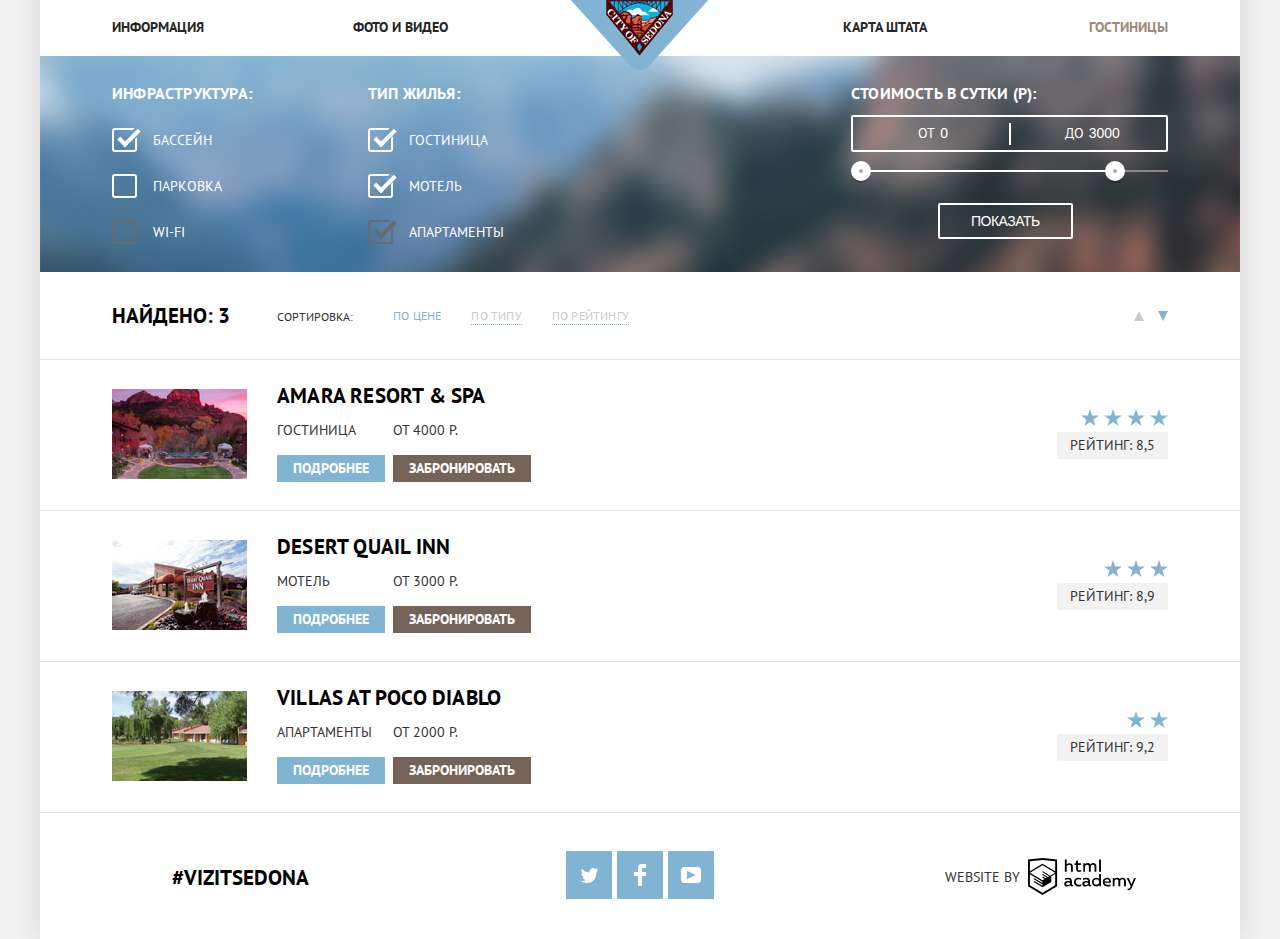
==== commit 0bf952ab: "21.1" ====
--- a/hotels.html
+++ b/hotels.html
@@ -130,14 +130,12 @@
                 <ul class="hotels-list">
                     <li class="hotels-item">
                         <div class="hotels-description">
-                            <div class="pfoto">
                             <a href="@" class="hotels-photo">
                                 <img class="hotels-img" src="img/content/amara.jpg" width="135" height="90" alt="гостиница">
                             </a>
-                        </div>
                             <div class="hotels-portrait">
                                 <h2 class="title title__hotels">
-                                    <a href="#">Amara Resort & SpaAmara Resort & SpaAmara Resort & SpaAmara Resort & SpaAmara Resort & SpaAmara Resort & SpaAmara Resort & SpaAmara Resort & SpaAmara Resort & Spa</a>
+                                    <a href="#">Amara Resort & Spa</a>
                                 </h2>
                                 <div class="hotels-price">
                                     <div class="hotels-price__block">
--- a/css/style.css
+++ b/css/style.css
@@ -239,8 +239,8 @@
   -webkit-box-align: center;
   -ms-flex-align: center;
   align-items: center;
-  -ms-flex-preferred-size: 33.3333333%;
-  flex-basis: 33.3333333%;
+  -ms-flex-preferred-size: 33.333333%;
+  flex-basis: 33.333333%;
   padding-top: 45px; }
 
 .town-real__service {
@@ -635,7 +635,7 @@
   margin: 0;
   padding: 0; }
   .shape-block:last-child {
-    margin-left: 26%; }
+    margin-left: 23.7%; }
 
 .shape-title {
   padding: 0;
@@ -644,6 +644,7 @@
   font-size: 16px;
   font-weight: bold;
   text-transform: uppercase;
+  letter-spacing: .2px;
   color: #fff; }
 
 .shape-form__checkbox {
@@ -695,6 +696,9 @@
   -ms-transform: rotate(-45deg);
   transform: rotate(-45deg); }
 
+  .shape-form__input:focus + .shape-form__fake {
+    outline: 1px solid #555555; }
+
 .shape-form__input:disabled + .shape-form__fake {
   border-color: #6a6a6a; }
   .shape-form__input:disabled + .shape-form__fake::before {
@@ -703,7 +707,7 @@
     background-color: #5483ad; }
 
 .shape-block__filter {
-  min-width: 319px; }
+  min-width: 317px; }
 
 .shape-title__filter {
   margin-bottom: 11px; }
@@ -758,7 +762,7 @@
 
 .shape-range__controls {
   position: relative;
-  margin-bottom: 30px; }
+  margin-bottom: 31px; }
 
 .shape-scale {
   height: 2px;
@@ -795,7 +799,7 @@
 
 .shape-btn {
   display: block;
-  margin: 0 88px;
+  margin: 0 87px;
   padding: 8px 31px;
   font-size: 14px;
   letter-spacing: -.5px;
@@ -804,7 +808,6 @@
   background: transparent;
   border: 2px solid #ffffff;
   border-radius: 2px;
-  outline: 0;
   cursor: pointer;
   -webkit-transition-duration: .5s;
   -o-transition-duration: .5s;
@@ -815,7 +818,7 @@
 
 .hotels {
   width: 100%;
-  padding-top: 33px; }
+  padding-top: 31px; }
 
 .hotels-sorting {
   display: -webkit-box;
@@ -853,10 +856,11 @@
   display: -webkit-box;
   display: -ms-flexbox;
   display: flex;
-  flex-wrap: wrap; }
+  flex-wrap: wrap;
+  margin-left: 10px; }
 
 .hotels-sorting__item {
-  margin-left: 35px; }
+  margin-left: 30px; }
 
 .hotels-sorting__link {
   display: block;
@@ -864,6 +868,7 @@
   margin: 0;
   line-height: 17px;
   text-decoration: none;
+  letter-spacing: .2px;
   color: #cacaca;
   border-bottom: 1px dotted #81b3d2;
   -webkit-transition-duration: .5s;
@@ -897,7 +902,7 @@
     -webkit-transform: rotate(180deg);
     -ms-transform: rotate(180deg);
     transform: rotate(180deg);
-    margin-right: 10px; }
+    margin-right: 14px; }
   .hotels-sorting__submit:hover::before {
     border-top: 10px solid #000; }
   .hotels-sorting__submit:active::before {
@@ -921,7 +926,8 @@
   -webkit-box-pack: justify;
   -ms-flex-pack: justify;
   justify-content: space-between;
-  padding-top: 26px;
+  align-items: center;
+  padding-top: 25px;
   padding-bottom: 28px;
   padding-left: 6%;
   padding-right: 6%;
@@ -934,11 +940,10 @@
   -webkit-box-align: center;
   -ms-flex-align: center;
   align-items: center; }
-.pfoto {
-  min-width: 135px;
-}
+
 .hotels-photo {
   display: block;
+  min-width: 135px;
   padding: 0;
   margin: 0;
   text-decoration: none;
@@ -967,7 +972,7 @@
   margin: 0;
   min-width: 240px;
   text-align: left;
-  line-height: 20px;
+  line-height: 21px;
   letter-spacing: .2px; }
   .title__hotels a {
     display: block;
@@ -1060,5 +1065,6 @@
   margin-left: 5px; }
 
 .hotels-rating__stock {
+  min-width: 110px;
   padding: 3px 13px;
   background-color: #f2f2f2; }
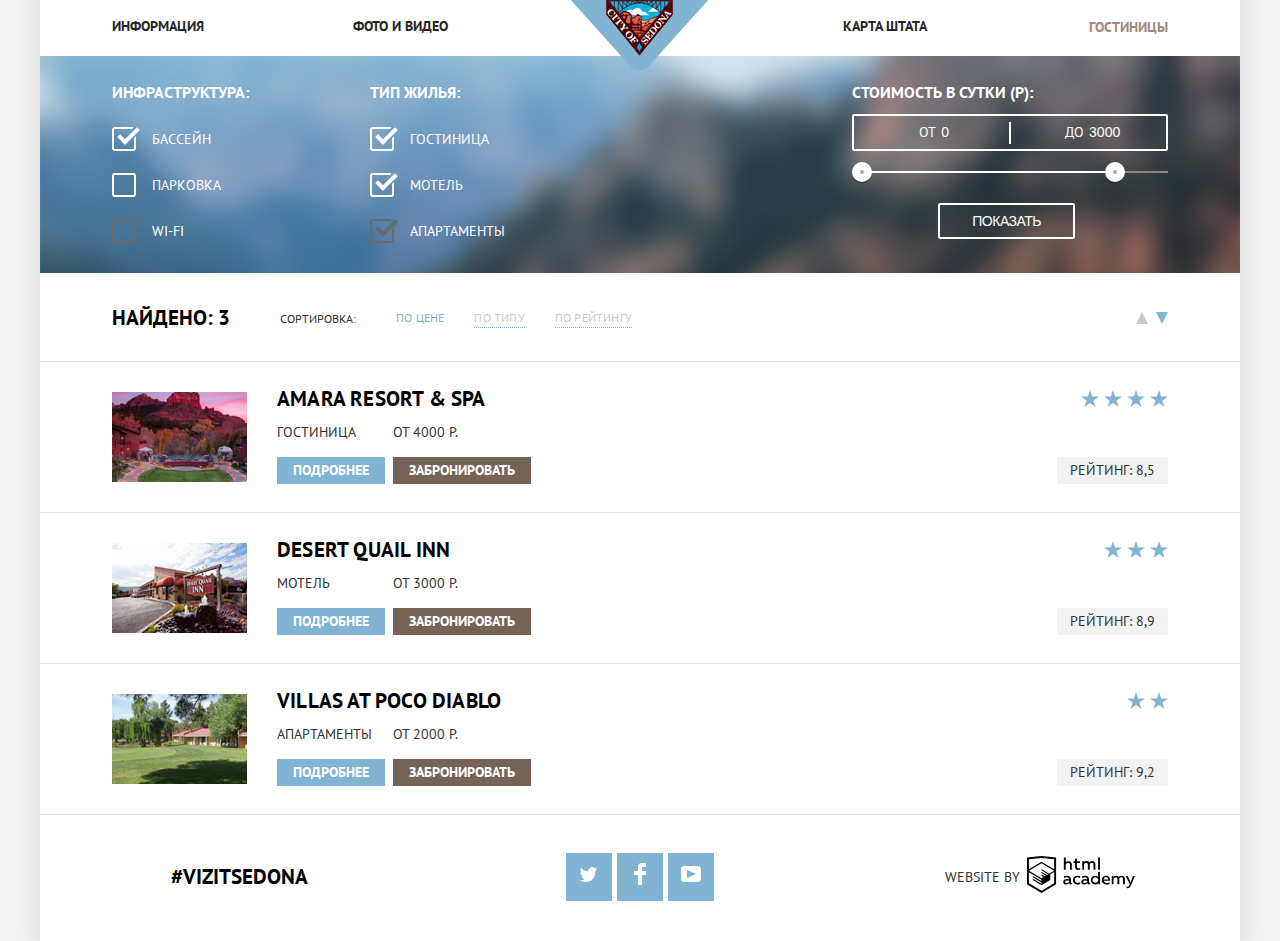
==== commit 5ced5e4e: "22" ====
--- a/hotels.html
+++ b/hotels.html
@@ -108,7 +108,7 @@
                         <div class="hotels-sorting__picking">сортировка:</div>
                         <ul class="hotels-sorting__list">
                             <li class="hotels-sorting__item">
-                                <a href="#" class="hotels-sorting__link hotels-sorting__link--active">по цене</a>
+                                <a href="#" class="sorting-active">по цене</a>
                             </li>
                             <li class="hotels-sorting__item">
                                 <a href="#" class="hotels-sorting__link">по типу</a>
@@ -119,10 +119,10 @@
                         </ul>
                     </div>
                     <div class="hotels-sorting__button">
-                        <a href="#" class="hotels-sorting__submit hotels-sorting__submit--up">
+                        <a href="#" class="submit submit-up">
                             <span class="visually-hidden">вверх</span>
                         </a>
-                        <a href="#" class="hotels-sorting__submit hotels-sorting__submit--active">
+                        <a href="#" class="submit submit-active">
                             <span class="visually-hidden">вверх</span>
                         </a>
                     </div>
@@ -130,7 +130,7 @@
                 <ul class="hotels-list">
                     <li class="hotels-item">
                         <div class="hotels-description">
-                            <a href="@" class="hotels-photo">
+                            <a href="#" class="hotels-photo">
                                 <img class="hotels-img" src="img/content/amara.jpg" width="135" height="90" alt="гостиница">
                             </a>
                             <div class="hotels-portrait">
@@ -181,7 +181,7 @@
                     </li>
                     <li class="hotels-item">
                         <div class="hotels-description">
-                            <a href="" class="hotels-photo">
+                            <a href="#" class="hotels-photo">
                                 <img class="hotels-img" src="img/content/desert.jpg" width="135" height="90" alt="мотель">
                             </a>
                             <div class="hotels-portrait">
@@ -226,7 +226,7 @@
                     </li>
                     <li class="hotels-item">
                         <div class="hotels-description">
-                            <a href="" class="hotels-photo">
+                            <a href="#" class="hotels-photo">
                                 <img class="hotels-img " src="img/content/villas.jpg" width="135" height="90" alt="вилла">
                             </a>
                             <div class="hotels-portrait">
--- a/css/style.css
+++ b/css/style.css
@@ -8,7 +8,7 @@
   color: #333333;
   text-transform: uppercase;
   background-color: #f2f2f2;
-  font-family: "PT Sans", "Arial", sans-serif; }
+  font-family: 'PT Sans', 'Arial', sans-serif; }
 
 html {
   -webkit-box-sizing: border-box;
@@ -43,14 +43,14 @@
 
 .container {
   width: 1200px;
+  min-width: 768px;
   margin: 0 auto;
-  background-color: #fff;
+  background-color: #fff; 
   box-shadow: 0 -10px 15px 10px #e4e4e4; }
 
 .title {
   font-size: 21px;
   line-height: 26px;
-  text-transform: uppercase;
   color: #000000; }
 
 .header {
@@ -85,12 +85,14 @@
   -webkit-box-pack: justify;
   -ms-flex-pack: justify;
   justify-content: space-between;
+  -webkit-box-pack: justify;
+  -ms-flex-pack: justify;
+  justify-content: space-between;
   width: 100%; }
 
 .nav-item {
   width: 20%;
-  text-align: right;
-  vertical-align: middle; }
+  text-align: right; }
 
 .nav-item:first-child,
 .nav-item:nth-child(2) {
@@ -100,10 +102,9 @@
   margin-right: 11.5%; }
 
 .nav-link {
-  display: inline-block;
-  vertical-align: middle;
-  padding: 0;
-  margin: 0;
+  padding: 0;
+  margin: 0;
+  outline: 0;
   text-decoration: none;
   font-weight: bold;
   color: #262626;
@@ -114,15 +115,18 @@
     color: #81b3d2; }
   .nav-link:active {
     color: #b9d5e6; }
+  .nav-link:focus {
+      color: #81b3d2; }
 
 .active {
-  display: inline-block;
-  vertical-align: middle;
-  padding: 0;
-  margin: 0;
-  text-decoration: none;
-  font-weight: bold;
-  color: #9e897b; }
+    display: inline-block;
+    vertical-align: middle;
+    padding: 0;
+    margin: 0;
+    outline: 0;
+    text-decoration: none;
+    font-weight: bold;
+    color: #9e897b; }}
 
 .mountains {
   display: -webkit-box;
@@ -144,15 +148,21 @@
   display: -webkit-box;
   display: -ms-flexbox;
   display: flex;
-  -webkit-box-pack: center;
-  -ms-flex-pack: center;
-  justify-content: center;
+  -webkit-box-orient: vertical;
+  -webkit-box-direction: normal;
+  -ms-flex-direction: column;
+  flex-direction: column;
+  -webkit-box-pack: end;
+  -ms-flex-pack: end;
+  justify-content: flex-end;
   -webkit-box-align: center;
   -ms-flex-align: center;
   align-items: center;
-  padding-top: 75px;
-  padding-bottom: 73px; }
-
+  padding-bottom: 58px;
+  padding-top: 75px; }
+
+.mountains-wrap__img {
+  margin-bottom: 18px; }
 
 .mountains-tagline {
   width: 100%;
@@ -170,9 +180,9 @@
   -webkit-box-align: center;
   -ms-flex-align: center;
   align-items: center;
-  padding-top: 60px;
+  padding-top: 59px;
   padding-bottom: 52px;
-  margin-top: -.5px; }
+  margin-top: -1px; }
 
 .mountains-title,
 .mountains-text {
@@ -185,45 +195,55 @@
   text-align: center;
   margin-bottom: 33px;
   letter-spacing: .1px; }
+.town { 
+  width: 100%;}
 
 .town-list,
 .town-item,
 .town-wrap__list,
 .town-real__service,
 .town-real__causes {
-  margin: 0;
-  padding: 0;
-  list-style: none; }
+   margin: 0;
+   padding: 0;
+   list-style: none; }
 
 .town-list {
   display: -webkit-box;
   display: -ms-flexbox;
   display: flex;
-  flex-wrap: wrap;}
+  -ms-flex-wrap: wrap;
+   flex-wrap: wrap; }
 
 .town-item {
   background-color: #81b3d2; }
-  .town-item:first-child, .town-item:nth-child(2) {
-    color: #fff; }
-    .town-item:first-child .town-title, .town-item:nth-child(2) .town-title {
+  .town-item:first-child {
+    order: -2; }
+.town-item:first-child, .town-item:nth-child(2), .town-item:first-child .town-title, .town-item:nth-child(2) .town-title {
       color: #fff; }
-  .town-item:first-child {
-    order: -2;}
-  .town-item:last-child {
-    order: -1; }
- 
-  .town-real__causes {
-    background-color: #eee; }
+ .town-item:last-child {
+    order: -1;
+    background-color: #fff; }
+
 
 .town-wrap {
   display: -webkit-box;
   display: -ms-flexbox;
   display: flex; }
-  .town-wrap__list {
-    background-color: #fff;
-    color: #000000; }
-  .town-wrap img {
-    width: 66.6666%; }
+.town-wrap__list {
+   background-color: #fff;
+   color: #000000; }
+.town-real__causes {
+  background-color: #eee;}
+.town-wrap img {
+  width: 66.66666;
+}
+
+.town-list {
+  display: -webkit-box;
+  display: -ms-flexbox;
+  display: flex;
+ // -ms-flex-wrap: wrap;
+ // flex-wrap: wrap;}
 
 .town-real {
   display: -webkit-box;
@@ -239,8 +259,8 @@
   -webkit-box-align: center;
   -ms-flex-align: center;
   align-items: center;
-  -ms-flex-preferred-size: 33.333333%;
-  flex-basis: 33.333333%;
+  width: 33.33333%;
+  max-width: 400px;
   padding-top: 45px; }
 
 .town-real__service {
@@ -262,7 +282,7 @@
     height: 75px;
     background-image: url("../img/icons/icon-2.svg"); }
 
-.town-title { /*у них есть класс title в котором прописан черный цвет стр.49*/
+.town-title {/*колор задан через второй класс title*/
   margin: 0;
   padding: 0;
   display: block;
@@ -287,10 +307,8 @@
   .town-tagline__small {
     width: 70%; }
 
-.card {
-  position: relative; }
-
 .card-wrap {
+  position: relative;
   width: 100%;
   display: -webkit-box;
   display: -ms-flexbox;
@@ -305,12 +323,12 @@
   -webkit-box-align: center;
   -ms-flex-align: center;
   align-items: center;
-  padding-top: 55px; }
+  padding-top: 55px;  }
 
 .card-title {
   font-size: 30px;
   font-weight: bold;
-  margin-bottom: 20px; }
+  margin-bottom: 18px; }
 
 .card-text {
   text-align: center;
@@ -318,67 +336,105 @@
   margin-bottom: 44px; }
 
 .card-link {
+  position: relative;
+  z-index: 1;
   display: block;
   padding: 0;
   margin: 0;
-  border: 0; 
   text-decoration: none;
   width: 47.4%;
+  min-width: 570px;
   text-align: center;
   padding: 33px;
   font-size: 21px;
+  text-transform: uppercase;
   font-weight: bold;
-  text-transform: uppercase;
-  letter-spacing: -2px;
+  letter-spacing: -1.8px;
   color: #fff;
   background-color: #766357;
+  border: 0;
+  outline: 0;
   -webkit-transition-duration: .5s;
   -o-transition-duration: .5s;
   transition-duration: .5s; }
-  .card-link:hover {
+  .card-link:hover, .card-link:focus {
     background-color: #604e43; }
   .card-link:active {
     color: #8b827c;
     background-color: #503e33; }
 
+@keyframes bounce {
+ 0% {
+    transform: translateY(-570px) ;
+    opacity: 0;
+    //z-index: -2;
+  }
+
+  25% {
+    transform: translateY(-427.5px);
+    opacity: 0;
+    //z-index: -1;
+  }
+  
+    
+  50% {
+    
+    transform: translateY(-285px);
+    opacity: 0;
+    //z-index: -1;
+  }
+    
+  75% {
+    opacity: 0;
+    transform: translateY(-142.5px);
+  }
+    
+  100% {
+    
+    transform: translateY(0);
+  }
+}
+
+@keyframes shake {
+  0%,
+  100% {
+    transform: translateX(0);
+  }
+
+  10%,
+  30%,
+  50%,
+  70%,
+  90% {
+    transform: translateX(-10px);
+  }
+
+  20%,
+  40%,
+  60%,
+  80% {
+    transform: translateX(10px);
+  }
+}
+    
 .form {
-  height: 0;
-  overflow: hidden;
+  display: none;
   position: absolute;
-  top: 33.2%;
+  background-color: #fff; }
+
+.form-show {
+  display: block;
+  animation: bounce .8s;}
+
+.form-error {
+    animation: shake 0.6s;}
+
+.form-modal {
+  top: 100%;
   left: 26.3%;
   width: 47.4%;
-  background-color: #fff;}
-
-  @keyframes height {
-    from {
-        transform: translateY(0px);
-    }
-    20% {
-        transform: translateY(50px);
-    }
-    40% {
-       transform: translateY(100px);
-    }
-    60% {
-      transform: translateY(150px);
-     }
-     80% {
-     transform: translateY(200px);
-    }
-    100% {
-    transform: translateY(2500px);
-    }
-}
-
-.form-show {
-  height: 100%;
-  max-height: 400px;
-  padding: 57px;
-  animation: lift 14s; }
-
- 
-
+  min-width: 570px;
+  padding: 57px; }
 .form-wrap {
   display: -webkit-box;
   display: -ms-flexbox;
@@ -412,14 +468,13 @@
   -webkit-box-flex: 1;
   -ms-flex: 1;
   flex: 1;
-  font-size: 14px;
   font-weight: bold; }
   .form-block__date {
     width: 33.3%; }
   .form-block__text {
-    margin-right: 40px; }
+    margin-right: 42px; }
     .form-block__text--right {
-      margin-left: 45px;
+      margin-left: 53px;
       margin-right: 30px; }
 
 .form-input {
@@ -435,8 +490,7 @@
   outline: 0; }
   .form-input__adults {
     min-width: 114px;
-    text-align: center;
-    padding: 10px 28px; }
+    text-align: center; }
   .form-input:hover {
     background-color: #ebebeb; }
   .form-input:focus {
@@ -445,11 +499,12 @@
 
 .form-input__link {
   position: absolute;
-  left: 92.5%;
+  left: 92%;
   top: 15%;
+  background: transparent;
   border: 0;
-  background-color: transparent; }
-  .form-input__link:hover svg {
+  outline: 0; }
+  .form-input__link:hover svg, .form-input__link:focus svg {
     fill: #000; }
   .form-input__link:active svg {
     fill: #81b3d2; }
@@ -463,9 +518,9 @@
   outline: 0; }
   .form-input__button--minus {
     left: 52%; }
-  .form-input__button:hover svg line {
+.form-input__button:hover svg line, .form-input__button:focus svg line {
     stroke: #000; }
-  .form-input__button:active svg line {
+ .form-input__button:active svg line {
     stroke: #81b3d2; }
 
 .form-submit {
@@ -481,7 +536,7 @@
   -webkit-transition-duration: .5s;
   -o-transition-duration: .5s;
   transition-duration: .5s; }
-  .form-submit:hover {
+  .form-submit:hover, .form-submit:focus {
     background-color: #669ec0; }
   .form-submit:active {
     color: #94b9d2;
@@ -501,12 +556,12 @@
 
 .footer {
   width: 100%;
-  padding-top: 38px;
-  padding-bottom: 35px;
-  background-color: rgba(255, 255, 255, 0.9); }
+  padding-top: 33px;
+  padding-bottom: 35px; }
   .footer-absolute {
     position: relative;
-    margin-top: -110px; }
+    margin-top: -110px;
+    background-color: rgba(255, 255, 255, 0.9); }
 
 .footer-wrap {
   display: -webkit-box;
@@ -522,7 +577,6 @@
 .footer-vizit {
   -ms-flex-preferred-size: 33.3%;
   flex-basis: 33.3%;
-  min-width: 400px;
   text-align: center;
   font-weight: bold; }
 
@@ -535,49 +589,42 @@
 .footer-list {
   -ms-flex-preferred-size: 33.3%;
   flex-basis: 33.3%;
-  min-width: 400px;
-  display: -webkit-box;
-  display: -ms-flexbox;
-  display: flex;
-  -webkit-box-pack: center;
-  -ms-flex-pack: center;
-  justify-content: center;
+  max-width: 400px;
+  display: -webkit-box;
+  display: -ms-flexbox;
+  display: flex;
   -ms-flex-wrap: wrap;
   flex-wrap: wrap;
-  margin-left: -5px; }
-  .footer-item {
+  margin-top: 5px;
+  margin-left: -6px; }
+  .footer-list .footer-item {
+    display: -webkit-box;
+    display: -ms-flexbox;
+    display: flex;
+    -webkit-box-pack: center;
+    -ms-flex-pack: center;
+    justify-content: center;
+    -webkit-box-align: center;
+    -ms-flex-align: center;
+    align-items: center;
+    background: #81b3d2;
+    width: 46px;
+    height: 48px;
     margin-left: 5px;
     margin-bottom: 5px;
     -webkit-transition-duration: .5s;
     -o-transition-duration: .5s;
     transition-duration: .5s; }
-      .footer-link {
-        display: -webkit-box;
-        display: -ms-flexbox;
-        display: flex;
-        -webkit-box-pack: center;
-        -ms-flex-pack: center;
-        justify-content: center;
-        -webkit-box-align: center;
-        -ms-flex-align: center;
-        align-items: center;
-        background: #81b3d2;
-        width: 46px;
-        height: 48px;
-        -webkit-transition-duration: .5s;
-    -o-transition-duration: .5s;
-    transition-duration: .5s; }
-    .footer-link:hover {
+    .footer-list .footer-item:hover {
       background-color: #669ec0; }
-    .footer-link:active {
+    .footer-list .footer-item:active {
       background-color: #5496bd; }
-      .footer-link:active svg {
+      .footer-list .footer-item:active svg {
         fill: #88b6d1; }
 
 .footer-copyright {
   -ms-flex-preferred-size: 33.3%;
   flex-basis: 33.3%;
-  min-width: 400px;
   display: -webkit-box;
   display: -ms-flexbox;
   display: flex;
@@ -589,25 +636,23 @@
   justify-content: center; }
 
 .footer-html__link {
-  margin-left: 8px;
-  padding-top: 4px;
+  margin-left: 7px;
   -webkit-transition-duration: .5s;
   -o-transition-duration: .5s;
   transition-duration: .5s; }
-  .footer-html__link svg:hover {
+  .footer-html__link:hover svg {
     fill: #81b3d2; }
-  .footer-html__link svg:active {
-    fill: #bdbbbc; 
-    pointer-events: none;}
+  .footer-html__link:active svg {
+    fill: #bdbbbc; }
 
 .shape {
   width: 100%;
   background-image: url("../img/bg/filter background.jpg");
-  background-color: #5483ad;
   background-size: cover;
   background-repeat: no-repeat;
-  padding-top: 27px;
-  padding-bottom: 6px;
+  background-color: #41b3d2;
+  padding-top: 26px;
+  padding-bottom: 8px;
   padding-left: 6%;
   padding-right: 6%; }
 
@@ -624,8 +669,7 @@
   display: -webkit-box;
   display: -ms-flexbox;
   display: flex;
-  -ms-flex-preferred-size: 50%;
-  flex-basis: 50%;
+  width: 59.6%;
   -webkit-box-pack: start;
   -ms-flex-pack: start;
   justify-content: flex-start; }
@@ -635,7 +679,7 @@
   margin: 0;
   padding: 0; }
   .shape-block:last-child {
-    margin-left: 23.7%; }
+    margin-left: 26%; }
 
 .shape-title {
   padding: 0;
@@ -644,7 +688,6 @@
   font-size: 16px;
   font-weight: bold;
   text-transform: uppercase;
-  letter-spacing: .2px;
   color: #fff; }
 
 .shape-form__checkbox {
@@ -662,23 +705,27 @@
 
 .shape-form__fake {
   position: relative;
-  width: 25px;
+  width: 24px;
   height: 24px;
   margin-right: 16px;
   border-radius: 3px;
   border: 2px solid #fff; }
 
 .shape-form__input:checked + .shape-form__fake::before, .shape-form__input:checked + .shape-form__fake::after {
+   content: "";
+   display: table;
+   position: absolute; }
+
+.shape-form__input:checked + .shape-form__fake::before {
+  border: 4px solid #fff;
   content: "";
   display: table;
-  position: absolute; }
-
-.shape-form__input:checked + .shape-form__fake::before {
-  border: 4px solid #fff;
-  top: 0;
-  left: 4px;
-  width: 22px;
+  position: absolute;
+  top: -1px;
+  left: 3.5px;
+  width: 21px;
   height: 11px;
+  border-color: #fff;
   border-top-style: none;
   border-right-style: none;
   -webkit-transform: rotate(-45deg);
@@ -696,18 +743,18 @@
   -ms-transform: rotate(-45deg);
   transform: rotate(-45deg); }
 
-  .shape-form__input:focus + .shape-form__fake {
-    outline: 1px solid #555555; }
+.shape-form__input:focus + .shape-form__fake {
+  outline: 1px solid #555555; }
 
 .shape-form__input:disabled + .shape-form__fake {
   border-color: #6a6a6a; }
-  .shape-form__input:disabled + .shape-form__fake::before {
-    border-color: #6a6a6a; }
-  .shape-form__input:disabled + .shape-form__fake::after {
-    background-color: #5483ad; }
+.shape-form__input:disabled + .shape-form__fake::before {
+  border-color: #6a6a6a; }
+.shape-form__input:disabled + .shape-form__fake::after {
+  background-color: #5483ad; }
 
 .shape-block__filter {
-  min-width: 317px; }
+  width: 40.4%; }
 
 .shape-title__filter {
   margin-bottom: 11px; }
@@ -720,7 +767,7 @@
   -ms-flex-pack: distribute;
   justify-content: space-around;
   width: 100%;
-  margin-bottom: 18px;
+  margin-bottom: 20px;
   border: 2px solid #ffffff;
   border-radius: 2px; }
 
@@ -762,7 +809,7 @@
 
 .shape-range__controls {
   position: relative;
-  margin-bottom: 31px; }
+  margin-bottom: 30px; }
 
 .shape-scale {
   height: 2px;
@@ -794,13 +841,14 @@
   .shape-toggle__max {
     left: 80%; }
   .shape-toggle:hover {
-    width: 6px;
-    height: 6px; }
-
-.shape-btn {
+    width: 5.5px;
+    height: 5.5px;}
+  
+
+ .shape-btn {
   display: block;
-  margin: 0 87px;
-  padding: 8px 31px;
+  margin: 0 86px;
+  padding: 8px 32px;
   font-size: 14px;
   letter-spacing: -.5px;
   color: #ffffff;
@@ -812,13 +860,14 @@
   -webkit-transition-duration: .5s;
   -o-transition-duration: .5s;
   transition-duration: .5s; }
-  .shape-btn:hover {
+      
+.shape-btn:hover, .shape-btn:focus {
     color: #000000;
     background: #ffffff; }
 
 .hotels {
   width: 100%;
-  padding-top: 31px; }
+  padding-top: 32px; }
 
 .hotels-sorting {
   display: -webkit-box;
@@ -840,11 +889,12 @@
   align-items: center;
   font-size: 12px; }
 
-.hotels-sorting__title {
+.hotels-sorting__title {/*цвет задан через другой класс*/
   display: block;
-  min-width: 125px;
+  min-width: 118px;
   font-weight: bold;
-  margin-right: 40px; }
+  text-transform: uppercase;
+  margin-right: 50px; }
 
 .hotels-sorting__list,
 .hotels-sorting__item {
@@ -856,59 +906,65 @@
   display: -webkit-box;
   display: -ms-flexbox;
   display: flex;
+  -ms-flex-wrap: wrap;
   flex-wrap: wrap;
   margin-left: 10px; }
 
 .hotels-sorting__item {
   margin-left: 30px; }
 
-.hotels-sorting__link {
+.hotels-sorting__link, .sorting-active {
   display: block;
   padding: 0;
   margin: 0;
-  line-height: 17px;
+  line-height: 18px;
   text-decoration: none;
   letter-spacing: .2px;
   color: #cacaca;
   border-bottom: 1px dotted #81b3d2;
   -webkit-transition-duration: .5s;
   -o-transition-duration: .5s;
-  transition-duration: .5s; }
+   transition-duration: .5s; }
+
   .hotels-sorting__link:hover {
     color: #81b3d2; }
   .hotels-sorting__link:active {
     color: #000;
     border: 0; }
-  .hotels-sorting__link--active {
+  .sorting-active {
     color: #81b3d2;
     border: 0; }
+
 .hotels-sorting__button {
-  display: flex;
-  align-items: center;
-}
-
-  .hotels-sorting__submit::before {
-    content: "";
-    display: block;
-    width: 0;
-    height: 0;
-    border-right: 5px solid transparent;
-    border-left: 5px solid transparent;
-    border-top: 10px solid #cacaca;
-    -webkit-transition-duration: .5s;
-    -o-transition-duration: .5s;
-    transition-duration: .5s; }
-  .hotels-sorting__submit--up::before {
-    -webkit-transform: rotate(180deg);
-    -ms-transform: rotate(180deg);
-    transform: rotate(180deg);
-    margin-right: 14px; }
-  .hotels-sorting__submit:hover::before {
-    border-top: 10px solid #000; }
-  .hotels-sorting__submit:active::before {
-    border-top: 10px solid #81b3d2; }
-  .hotels-sorting__submit--active::before {
-    border-top: 10px solid #81b3d2; }
+  display: -webkit-box;
+  display: -ms-flexbox;
+  display: flex;
+  -webkit-box-align: center;
+  -ms-flex-align: center;
+  align-items: center;}
+
+.submit::before {
+  content: "";
+  display: block;
+  width: 0;
+  height: 0;
+  border-right: 6px solid transparent;
+  border-left: 6px solid transparent;
+  border-top: 12px solid #cacaca;
+  -webkit-transition-duration: .5s;
+  -o-transition-duration: .5s;
+  transition-duration: .5s; }
+.submit-up::before {
+  -webkit-transform: rotate(180deg);
+  -ms-transform: rotate(180deg);
+  transform: rotate(180deg);
+  margin-right: 8px; }
+.submit-up:hover::before {
+  border-top-color: #000; }
+.submit-up:active::before {
+  border-top-color:  #81b3d2; }
+.submit-active::before {
+  border-top-color: #81b3d2; }
 
 .hotels-list:last-child {
   border-bottom: 1px solid #e5e5e5; }
@@ -926,8 +982,7 @@
   -webkit-box-pack: justify;
   -ms-flex-pack: justify;
   justify-content: space-between;
-  align-items: center;
-  padding-top: 25px;
+  padding-top: 28px;
   padding-bottom: 28px;
   padding-left: 6%;
   padding-right: 6%;
@@ -943,9 +998,9 @@
 
 .hotels-photo {
   display: block;
+  padding: 0;
+  margin: 0;
   min-width: 135px;
-  padding: 0;
-  margin: 0;
   text-decoration: none;
   display: -webkit-box;
   display: -ms-flexbox;
@@ -972,7 +1027,7 @@
   margin: 0;
   min-width: 240px;
   text-align: left;
-  line-height: 21px;
+  line-height: 18px;
   letter-spacing: .2px; }
   .title__hotels a {
     display: block;
@@ -1048,7 +1103,8 @@
   justify-content: space-between;
   -webkit-box-align: end;
   -ms-flex-align: end;
-  align-items: flex-end; }
+  align-items: flex-end;
+   min-width: 140px; }
 
 .hotels-rating__list,
 .hotels-rating_item {
@@ -1062,9 +1118,17 @@
   display: flex; }
 
 .hotels-rating_item {
+  position: relative;
   margin-left: 5px; }
+  .hotels-rating_item::before {
+    position: absolute;
+    left: 0;
+    top: 0;
+    content: "";
+    display: block;
+    background-image: url("../img/icons/star.svg");
+    background-repeat: no-repeat; }
 
 .hotels-rating__stock {
-  min-width: 110px;
   padding: 3px 13px;
   background-color: #f2f2f2; }
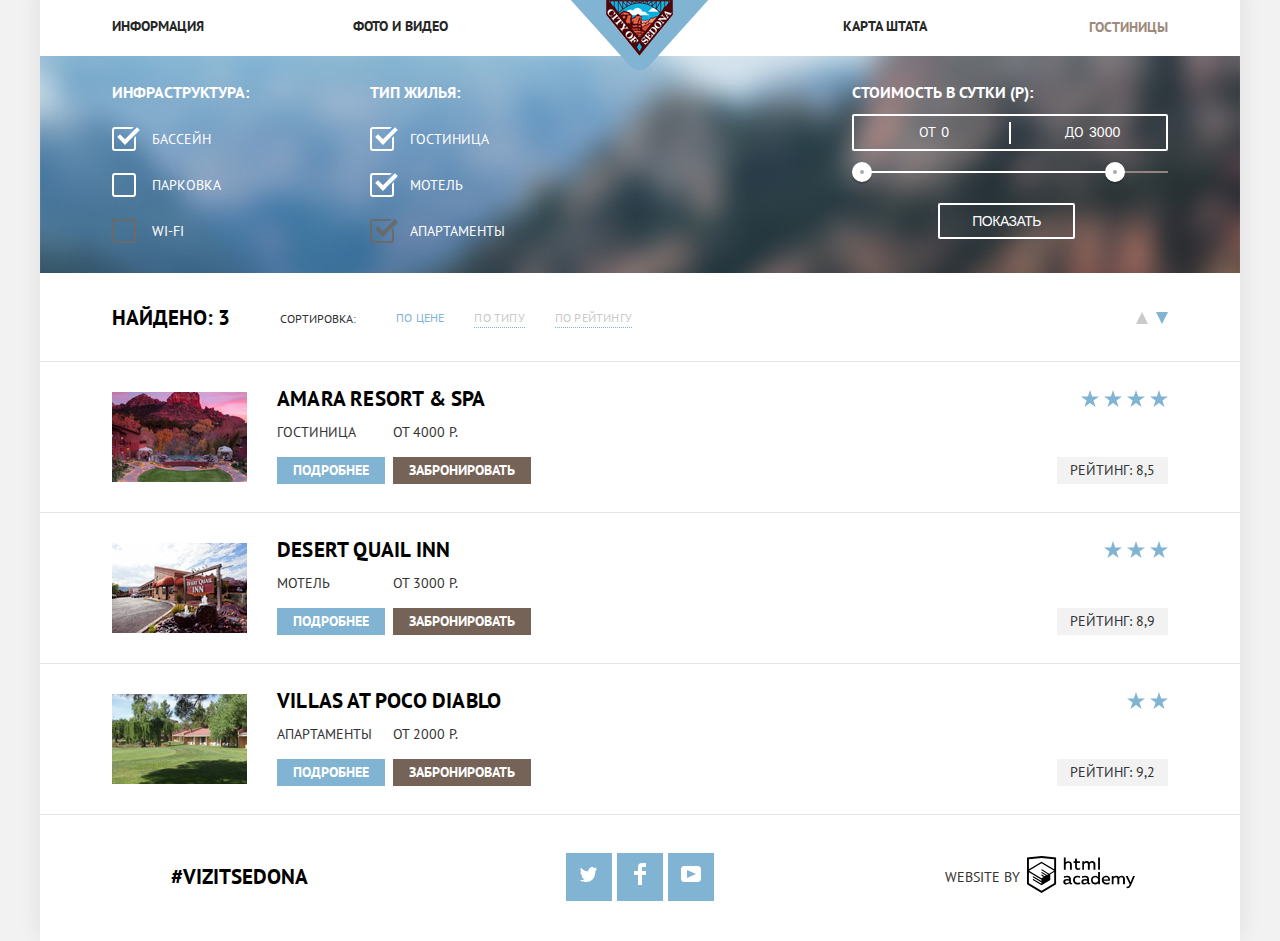
==== commit d9a360db: "grtmtyjm" ====
--- a/hotels.html
+++ b/hotels.html
@@ -8,307 +8,307 @@
   <title>sedona</title>
   <link href="https://fonts.googleapis.com/css?family=PT+Sans:400,700&amp;subset=cyrillic" rel="stylesheet">
   <link href="css/normalize.css" rel="stylesheet">
-  <link href="css/style.css" rel="stylesheet">
+  <link href="css/min.css" rel="stylesheet">
 </head>
 
 <body>
-    <div class="container">
-        <header class="header">
-            <div class="logo">
-                <a href="index.html" class="logo-link">
+  <div class="container">
+    <header class="header">
+      <div class="logo">
+        <a href="index.html" class="logo-link">
                     <img src="img/content/logo.png"  width="138" height="70" alt="logo" class="logo-img">
                 </a>
-            </div>
-            <nav class="nav">
-                <ul class="nav-list">
-                    <li class="nav-item">
-                        <a href="#" class="nav-link">информация</a>
-                    </li>
-                    <li class="nav-item">
-                        <a class="nav-link" href="#">фото и видео</a>
-                    </li>
-                    <li class="nav-item">
-                        <a href="#" class="nav-link">карта штата</a>
-                    </li>
-                    <li class="nav-item">
-                        <a href="#" class="active">гостиницы</a>
-                    </li>
-                </ul>
-            </nav>
-        </header>
-        <main class="main-content">
-            <section class="shape">
-                <form action="https://echo.htmlacademy.ru" class="shape-form">
-                    <div class="shape-wrap">
-                        <fieldset class="shape-block">
-                            <legend class="shape-title">Инфраструктура:</legend>
-                            <label class="shape-form__checkbox">
+      </div>
+      <nav class="nav">
+        <ul class="nav-list">
+          <li class="nav-item">
+            <a href="#" class="nav-link">информация</a>
+          </li>
+          <li class="nav-item">
+            <a class="nav-link" href="#">фото и видео</a>
+          </li>
+          <li class="nav-item">
+            <a href="#" class="nav-link">карта штата</a>
+          </li>
+          <li class="nav-item">
+            <a href="#" class="active">гостиницы</a>
+          </li>
+        </ul>
+      </nav>
+    </header>
+    <main class="main-content">
+      <section class="shape">
+        <form action="https://echo.htmlacademy.ru" class="shape-form">
+          <div class="shape-wrap">
+            <fieldset class="shape-block">
+              <legend class="shape-title">Инфраструктура:</legend>
+              <label class="shape-form__checkbox">
                                 <input class="shape-form__input" type="checkbox" checked>
                                 <span class="shape-form__fake"></span>
                                 <span class="shape-form__title">бассейн</span>
                             </label>
-                            <label class="shape-form__checkbox">
+              <label class="shape-form__checkbox">
                                 <input class="shape-form__input" type="checkbox">
                                 <span class="shape-form__fake"></span>
                                 <span class="shape-form__title">парковка</span>
                             </label>
-                            <label class="shape-form__checkbox">
+              <label class="shape-form__checkbox">
                                 <input class="shape-form__input" type="checkbox" disabled>
                                 <span class="shape-form__fake"></span>
                                 <span class="shape-form__title">wi-fi</span>
                             </label>
-                        </fieldset>
-                        <fieldset class="shape-block">
-                            <legend class="shape-title">тип жилья:</legend>
-                            <label class="shape-form__checkbox">
+            </fieldset>
+            <fieldset class="shape-block">
+              <legend class="shape-title">тип жилья:</legend>
+              <label class="shape-form__checkbox">
                                 <input class="shape-form__input" type="checkbox" checked>
                                 <span class="shape-form__fake shape-form__fake--sheer"></span>
                                 <span class="shape-form__title">гостиница</span>
                             </label>
-                            <label class="shape-form__checkbox">
+              <label class="shape-form__checkbox">
                                 <input class="shape-form__input" type="checkbox" checked>
                                 <span class="shape-form__fake shape-form__fake--sheer"></span>
                                 <span class="shape-form__title">мотель</span>
                             </label>
-                            <label class="shape-form__checkbox">
+              <label class="shape-form__checkbox">
                                 <input class="shape-form__input" type="checkbox" checked disabled>
                                 <span class="shape-form__fake shape-form__fake--blocked"></span>
                                 <span class="shape-form__title">апартаменты</span>
                             </label>
-                        </fieldset>
-                    </div>
-                    <fieldset class="shape-block shape-block__filter">
-                        <legend class="shape-title shape-title__filter">Стоимость в сутки (Р):</legend>
-                        <div class="shape-price__controls">
-                            <label class="shape-price__label">
+            </fieldset>
+          </div>
+          <fieldset class="shape-block shape-block__filter">
+            <legend class="shape-title shape-title__filter">Стоимость в сутки (Р):</legend>
+            <div class="shape-price__controls">
+              <label class="shape-price__label">
                                 <span class="shape-price__text">от</span>
                                 <input type="text" class="shape-price__input" value="0">
                             </label>
-                            <label class="shape-price__label">
+              <label class="shape-price__label">
                                 <span class="shape-price__text">до</span>
                                 <input type="text" class="shape-price__input" value="3000">
                             </label>
-                        </div>
-                        <div class="shape-range__controls">
-                            <div class="shape-scale">
-                                <div class="shape-bar"></div>
-                            </div>
-                            <div class="shape-toggle shape-toggle__min"></div>
-                            <div class="shape-toggle shape-toggle__max"></div>
-                        </div>
-                        <button class="shape-btn" type="submit">Показать</button>
-                    </fieldset>
-                </form>
-            </section>
-            <section class="hotels">
-                <h1 class="visually-hidden">гостиницы</h1>
-                <div class="hotels-sorting">
-                    <div class="hotels-sorting__wrap">
-                        <div class="hotels-sorting__title title">Найдено: 3</div>
-                        <div class="hotels-sorting__picking">сортировка:</div>
-                        <ul class="hotels-sorting__list">
-                            <li class="hotels-sorting__item">
-                                <a href="#" class="sorting-active">по цене</a>
-                            </li>
-                            <li class="hotels-sorting__item">
-                                <a href="#" class="hotels-sorting__link">по типу</a>
-                            </li>
-                            <li class="hotels-sorting__item">
-                                <a href="#" class="hotels-sorting__link">по рейтингу</a>
-                            </li>
-                        </ul>
-                    </div>
-                    <div class="hotels-sorting__button">
-                        <a href="#" class="submit submit-up">
+            </div>
+            <div class="shape-range__controls">
+              <div class="shape-scale">
+                <div class="shape-bar"></div>
+              </div>
+              <div class="shape-toggle shape-toggle__min"></div>
+              <div class="shape-toggle shape-toggle__max"></div>
+            </div>
+            <button class="shape-btn" type="submit">Показать</button>
+          </fieldset>
+        </form>
+      </section>
+      <section class="hotels">
+        <h1 class="visually-hidden">гостиницы</h1>
+        <div class="hotels-sorting">
+          <div class="hotels-sorting__wrap">
+            <div class="hotels-sorting__title title">Найдено: 3</div>
+            <div class="hotels-sorting__picking">сортировка:</div>
+            <ul class="hotels-sorting__list">
+              <li class="hotels-sorting__item">
+                <a href="#" class="sorting-active">по цене</a>
+              </li>
+              <li class="hotels-sorting__item">
+                <a href="#" class="hotels-sorting__link">по типу</a>
+              </li>
+              <li class="hotels-sorting__item">
+                <a href="#" class="hotels-sorting__link">по рейтингу</a>
+              </li>
+            </ul>
+          </div>
+          <div class="hotels-sorting__button">
+            <a href="#" class="submit submit-up">
                             <span class="visually-hidden">вверх</span>
                         </a>
-                        <a href="#" class="submit submit-active">
+            <a href="#" class="submit submit-active">
                             <span class="visually-hidden">вверх</span>
                         </a>
-                    </div>
-                </div>
-                <ul class="hotels-list">
-                    <li class="hotels-item">
-                        <div class="hotels-description">
-                            <a href="#" class="hotels-photo">
+          </div>
+        </div>
+        <ul class="hotels-list">
+          <li class="hotels-item">
+            <div class="hotels-description">
+              <a href="#" class="hotels-photo">
                                 <img class="hotels-img" src="img/content/amara.jpg" width="135" height="90" alt="гостиница">
                             </a>
-                            <div class="hotels-portrait">
-                                <h2 class="title title__hotels">
+              <div class="hotels-portrait">
+                <h2 class="title title__hotels">
                                     <a href="#">Amara Resort & Spa</a>
                                 </h2>
-                                <div class="hotels-price">
-                                    <div class="hotels-price__block">
-                                        <p>Гостиница</p>
-                                        <a href="#" class="hotels-link hotels-link__blue">подробнее</a>
-                                    </div>
-                                    <div class="hotels-price__block">
-                                        <p>ОТ 4000 Р.</p>
-                                        <a href="#" class="hotels-link hotels-link__red">забронировать</a>
-                                    </div>
-                                </div>
-                            </div>
-                        </div>
-                        <div class="hotels-rating">
-                            <ul class="hotels-rating__list">
-                                <li class="hotels-rating_item">
-                                    <svg xmlns="http://www.w3.org/2000/svg" width="18" height="17" viewBox="0 0 18 17">
-                                        <path fill="#81B3D2" d="M9.002 0l2.126 6.494h6.877l-5.564 4.012L14.566 17l-5.564-4.013L3.438 17l2.126-6.494L0 6.494h6.878z"
-                                        />
-                                    </svg>
-                                </li>
-                                <li class="hotels-rating_item">
-                                    <svg xmlns="http://www.w3.org/2000/svg" width="18" height="17" viewBox="0 0 18 17">
-                                        <path fill="#81B3D2" d="M9.002 0l2.126 6.494h6.877l-5.564 4.012L14.566 17l-5.564-4.013L3.438 17l2.126-6.494L0 6.494h6.878z"
-                                        />
-                                    </svg>
-                                </li>
-                                <li class="hotels-rating_item">
-                                    <svg xmlns="http://www.w3.org/2000/svg" width="18" height="17" viewBox="0 0 18 17">
-                                        <path fill="#81B3D2" d="M9.002 0l2.126 6.494h6.877l-5.564 4.012L14.566 17l-5.564-4.013L3.438 17l2.126-6.494L0 6.494h6.878z"
-                                        />
-                                    </svg>
-                                </li>
-                                <li class="hotels-rating_item">
-                                    <svg xmlns="http://www.w3.org/2000/svg" width="18" height="17" viewBox="0 0 18 17">
-                                        <path fill="#81B3D2" d="M9.002 0l2.126 6.494h6.877l-5.564 4.012L14.566 17l-5.564-4.013L3.438 17l2.126-6.494L0 6.494h6.878z"
-                                        />
-                                    </svg>
-                                </li>
-                            </ul>
-                            <div class="hotels-rating__stock">Рейтинг: 8,5</div>
-                        </div>
-                    </li>
-                    <li class="hotels-item">
-                        <div class="hotels-description">
-                            <a href="#" class="hotels-photo">
+                <div class="hotels-price">
+                  <div class="hotels-price__block">
+                    <p>Гостиница</p>
+                    <a href="#" class="hotels-link hotels-link__blue">подробнее</a>
+                  </div>
+                  <div class="hotels-price__block">
+                    <p>ОТ 4000 Р.</p>
+                    <a href="#" class="hotels-link hotels-link__red">забронировать</a>
+                  </div>
+                </div>
+              </div>
+            </div>
+            <div class="hotels-rating">
+              <ul class="hotels-rating__list">
+                <li class="hotels-rating_item">
+                  <svg xmlns="http://www.w3.org/2000/svg" width="18" height="17" viewBox="0 0 18 17">
+                                        <path fill="#81B3D2" d="M9.002 0l2.126 6.494h6.877l-5.564 4.012L14.566 17l-5.564-4.013L3.438 17l2.126-6.494L0 6.494h6.878z"
+                                        />
+                                    </svg>
+                </li>
+                <li class="hotels-rating_item">
+                  <svg xmlns="http://www.w3.org/2000/svg" width="18" height="17" viewBox="0 0 18 17">
+                                        <path fill="#81B3D2" d="M9.002 0l2.126 6.494h6.877l-5.564 4.012L14.566 17l-5.564-4.013L3.438 17l2.126-6.494L0 6.494h6.878z"
+                                        />
+                                    </svg>
+                </li>
+                <li class="hotels-rating_item">
+                  <svg xmlns="http://www.w3.org/2000/svg" width="18" height="17" viewBox="0 0 18 17">
+                                        <path fill="#81B3D2" d="M9.002 0l2.126 6.494h6.877l-5.564 4.012L14.566 17l-5.564-4.013L3.438 17l2.126-6.494L0 6.494h6.878z"
+                                        />
+                                    </svg>
+                </li>
+                <li class="hotels-rating_item">
+                  <svg xmlns="http://www.w3.org/2000/svg" width="18" height="17" viewBox="0 0 18 17">
+                                        <path fill="#81B3D2" d="M9.002 0l2.126 6.494h6.877l-5.564 4.012L14.566 17l-5.564-4.013L3.438 17l2.126-6.494L0 6.494h6.878z"
+                                        />
+                                    </svg>
+                </li>
+              </ul>
+              <div class="hotels-rating__stock">Рейтинг: 8,5</div>
+            </div>
+          </li>
+          <li class="hotels-item">
+            <div class="hotels-description">
+              <a href="#" class="hotels-photo">
                                 <img class="hotels-img" src="img/content/desert.jpg" width="135" height="90" alt="мотель">
                             </a>
-                            <div class="hotels-portrait">
-                                <h2 class="title title__hotels">
+              <div class="hotels-portrait">
+                <h2 class="title title__hotels">
                                     <a href="#">Desert Quail Inn</a>
                                 </h2>
-                                <div class="hotels-price">
-                                    <div class="hotels-price__block">
-                                        <p>Мотель</p>
-                                        <a href="#" class="hotels-link hotels-link__blue">подробнее</a>
-                                    </div>
-                                    <div class="hotels-price__block">
-                                        <p>ОТ 3000 Р.</p>
-                                        <a href="#" class="hotels-link hotels-link__red">забронировать</a>
-                                    </div>
-                                </div>
-                            </div>
-                        </div>
-                        <div class="hotels-rating">
-                            <ul class="hotels-rating__list">
-                                <li class="hotels-rating_item">
-                                    <svg xmlns="http://www.w3.org/2000/svg" width="18" height="17" viewBox="0 0 18 17">
-                                        <path fill="#81B3D2" d="M9.002 0l2.126 6.494h6.877l-5.564 4.012L14.566 17l-5.564-4.013L3.438 17l2.126-6.494L0 6.494h6.878z"
-                                        />
-                                    </svg>
-                                </li>
-                                <li class="hotels-rating_item">
-                                    <svg xmlns="http://www.w3.org/2000/svg" width="18" height="17" viewBox="0 0 18 17">
-                                        <path fill="#81B3D2" d="M9.002 0l2.126 6.494h6.877l-5.564 4.012L14.566 17l-5.564-4.013L3.438 17l2.126-6.494L0 6.494h6.878z"
-                                        />
-                                    </svg>
-                                </li>
-                                <li class="hotels-rating_item">
-                                    <svg xmlns="http://www.w3.org/2000/svg" width="18" height="17" viewBox="0 0 18 17">
-                                        <path fill="#81B3D2" d="M9.002 0l2.126 6.494h6.877l-5.564 4.012L14.566 17l-5.564-4.013L3.438 17l2.126-6.494L0 6.494h6.878z"
-                                        />
-                                    </svg>
-                                </li>
-                            </ul>
-                            <div class="hotels-rating__stock">Рейтинг: 8,9</div>
-                        </div>
-                    </li>
-                    <li class="hotels-item">
-                        <div class="hotels-description">
-                            <a href="#" class="hotels-photo">
+                <div class="hotels-price">
+                  <div class="hotels-price__block">
+                    <p>Мотель</p>
+                    <a href="#" class="hotels-link hotels-link__blue">подробнее</a>
+                  </div>
+                  <div class="hotels-price__block">
+                    <p>ОТ 3000 Р.</p>
+                    <a href="#" class="hotels-link hotels-link__red">забронировать</a>
+                  </div>
+                </div>
+              </div>
+            </div>
+            <div class="hotels-rating">
+              <ul class="hotels-rating__list">
+                <li class="hotels-rating_item">
+                  <svg xmlns="http://www.w3.org/2000/svg" width="18" height="17" viewBox="0 0 18 17">
+                                        <path fill="#81B3D2" d="M9.002 0l2.126 6.494h6.877l-5.564 4.012L14.566 17l-5.564-4.013L3.438 17l2.126-6.494L0 6.494h6.878z"
+                                        />
+                                    </svg>
+                </li>
+                <li class="hotels-rating_item">
+                  <svg xmlns="http://www.w3.org/2000/svg" width="18" height="17" viewBox="0 0 18 17">
+                                        <path fill="#81B3D2" d="M9.002 0l2.126 6.494h6.877l-5.564 4.012L14.566 17l-5.564-4.013L3.438 17l2.126-6.494L0 6.494h6.878z"
+                                        />
+                                    </svg>
+                </li>
+                <li class="hotels-rating_item">
+                  <svg xmlns="http://www.w3.org/2000/svg" width="18" height="17" viewBox="0 0 18 17">
+                                        <path fill="#81B3D2" d="M9.002 0l2.126 6.494h6.877l-5.564 4.012L14.566 17l-5.564-4.013L3.438 17l2.126-6.494L0 6.494h6.878z"
+                                        />
+                                    </svg>
+                </li>
+              </ul>
+              <div class="hotels-rating__stock">Рейтинг: 8,9</div>
+            </div>
+          </li>
+          <li class="hotels-item">
+            <div class="hotels-description">
+              <a href="#" class="hotels-photo">
                                 <img class="hotels-img " src="img/content/villas.jpg" width="135" height="90" alt="вилла">
                             </a>
-                            <div class="hotels-portrait">
-                                <h2 class="title title__hotels">
+              <div class="hotels-portrait">
+                <h2 class="title title__hotels">
                                     <a href="#">Villas at Poco Diablo</a>
                                 </h2>
-                                <div class="hotels-price">
-                                    <div class="hotels-price__block">
-                                        <p>Апартаменты</p>
-                                        <a href="#" class="hotels-link hotels-link__blue">подробнее</a>
-                                    </div>
-                                    <div class="hotels-price__block">
-                                        <p>ОТ 2000 Р.</p>
-                                        <a href="#" class="hotels-link hotels-link__red">забронировать</a>
-                                    </div>
-                                </div>
-                            </div>
-                        </div>
-                        <div class="hotels-rating">
-                            <ul class="hotels-rating__list">
-                                <li class="hotels-rating_item">
-                                    <svg xmlns="http://www.w3.org/2000/svg" width="18" height="17" viewBox="0 0 18 17">
-                                        <path fill="#81B3D2" d="M9.002 0l2.126 6.494h6.877l-5.564 4.012L14.566 17l-5.564-4.013L3.438 17l2.126-6.494L0 6.494h6.878z"
-                                        />
-                                    </svg>
-                                </li>
-                                <li class="hotels-rating_item">
-                                    <svg xmlns="http://www.w3.org/2000/svg" width="18" height="17" viewBox="0 0 18 17">
-                                        <path fill="#81B3D2" d="M9.002 0l2.126 6.494h6.877l-5.564 4.012L14.566 17l-5.564-4.013L3.438 17l2.126-6.494L0 6.494h6.878z"
-                                        />
-                                    </svg>
-                                </li>
-                            </ul>
-                            <div class="hotels-rating__stock">Рейтинг: 9,2</div>
-                        </div>
-                    </li>
-                </ul>
-            </section>
-        </main>
-        <footer class="footer">
-            <div class="footer-wrap">
-                <div class="footer-vizit title">#vizitsedona</div>
-                <div class="footer-social">
-                    <ul class="footer-list">
-                        <li class="footer-item">
-                            <a href="#twitter" class="footer-link">
+                <div class="hotels-price">
+                  <div class="hotels-price__block">
+                    <p>Апартаменты</p>
+                    <a href="#" class="hotels-link hotels-link__blue">подробнее</a>
+                  </div>
+                  <div class="hotels-price__block">
+                    <p>ОТ 2000 Р.</p>
+                    <a href="#" class="hotels-link hotels-link__red">забронировать</a>
+                  </div>
+                </div>
+              </div>
+            </div>
+            <div class="hotels-rating">
+              <ul class="hotels-rating__list">
+                <li class="hotels-rating_item">
+                  <svg xmlns="http://www.w3.org/2000/svg" width="18" height="17" viewBox="0 0 18 17">
+                                        <path fill="#81B3D2" d="M9.002 0l2.126 6.494h6.877l-5.564 4.012L14.566 17l-5.564-4.013L3.438 17l2.126-6.494L0 6.494h6.878z"
+                                        />
+                                    </svg>
+                </li>
+                <li class="hotels-rating_item">
+                  <svg xmlns="http://www.w3.org/2000/svg" width="18" height="17" viewBox="0 0 18 17">
+                                        <path fill="#81B3D2" d="M9.002 0l2.126 6.494h6.877l-5.564 4.012L14.566 17l-5.564-4.013L3.438 17l2.126-6.494L0 6.494h6.878z"
+                                        />
+                                    </svg>
+                </li>
+              </ul>
+              <div class="hotels-rating__stock">Рейтинг: 9,2</div>
+            </div>
+          </li>
+        </ul>
+      </section>
+    </main>
+    <footer class="footer">
+      <div class="footer-wrap">
+        <div class="footer-vizit title">#vizitsedona</div>
+        <div class="footer-social">
+          <ul class="footer-list">
+            <li class="footer-item">
+              <a href="#twitter" class="footer-link">
                                 <span class="visually-hidden">twitter</span>
                                 <svg class="footer-svg" width="17" height="15" fill="#ffffff">
                                     <use xlink:href="#twitter"></use>
                                 </svg>
                             </a>
-                        </li>
-                        <li class="footer-item">
-                            <a href="#facebook" class="footer-link">
+            </li>
+            <li class="footer-item">
+              <a href="#facebook" class="footer-link">
                                 <span class="visually-hidden">facebook</span>
                                 <svg class="footer-svg" width="12" height="22" fill="#ffffff">
                                     <use xlink:href="#fb-icon"></use>
                                 </svg>
                             </a>
-                        </li>
-                        <li class="footer-item">
-                            <a href="#youtube" class="footer-link">
+            </li>
+            <li class="footer-item">
+              <a href="#youtube" class="footer-link">
                                 <span class="visually-hidden">youtube</span>
                                 <svg class="footer-svg" width="20" height="16" fill="#ffffff">
                                     <use xlink:href="#youtube"></use>
                                 </svg>
                             </a>
-                        </li>
-                    </ul>
-                </div>
-                <div class="footer-copyright">
-                    <div class="footer-by">website by</div>
-                    <a href="https://htmlacademy.ru/intensive/htmlcss" class="footer-html__link">
+            </li>
+          </ul>
+        </div>
+        <div class="footer-copyright">
+          <div class="footer-by">website by</div>
+          <a href="https://htmlacademy.ru/intensive/htmlcss" class="footer-html__link">
                         <span class="visually-hidden">htmlacademy</span>
                         <svg class="footer-svg" width="108" height="37" fill="#000000">
                             <use xlink:href="#logo-htmlacademy"></use>
                         </svg>
                     </a>
-                </div>
-            </div>
-        </footer>
-        <svg style="display:none">
+        </div>
+      </div>
+    </footer>
+    <svg style="display:none">
             <symbol viewBox="0 0 21 22" id="calendar">
                 <path d="M19.251 2.025h-2.845V.648c0-.381-.294-.689-.656-.689-.363 0-.656.308-.656.689v1.377h-3.938V.648c0-.381-.294-.689-.655-.689-.363 0-.657.308-.657.689v1.377H5.906V.648c0-.381-.294-.689-.656-.689-.363 0-.657.308-.657.689v1.377H1.75C.784 2.025 0 2.847 0 3.862v16.302C0 21.179.784 22 1.75 22h17.501c.966 0 1.749-.821 1.749-1.836V3.862c0-1.015-.783-1.837-1.749-1.837zm.437 18.139a.448.448 0 0 1-.437.459H1.75a.45.45 0 0 1-.438-.459V3.862a.45.45 0 0 1 .438-.459h2.844v1.378c0 .381.294.689.657.689.362 0 .656-.308.656-.689V3.403h3.938v1.378c0 .381.294.689.657.689.361 0 .655-.308.655-.689V3.403h3.938v1.378c0 .381.293.689.656.689.362 0 .656-.308.656-.689V3.403h2.845c.241 0 .437.206.437.459v16.302z"
                 />
@@ -378,7 +378,7 @@
                 />
             </symbol>
         </svg>
-    </div>
+  </div>
 </body>
 
-</html>+</html>
--- a/css/min.css
+++ b/css/min.css
@@ -0,0 +1 @@
+@charset "UTF-8";body {position: relative;margin: 0;padding: 0;font-size: 14px;line-height: 21px;color: #333333;text-transform: uppercase;background-color: #f2f2f2;font-family: 'PT Sans', 'Arial', sans-serif;}html {-webkit-box-sizing: border-box;box-sizing: border-box;}*, *::before, *::after {-webkit-box-sizing: inherit;box-sizing: inherit;}input[type=text]::-ms-clear {display: none;width: 0;height: 0;}.visually-hidden {position: absolute;width: 1px;height: 1px;margin: -1px;border: 0;padding: 0;white-space: nowrap;-webkit-clip-path: inset(100%);clip-path: inset(100%);clip: rect(0 0 0 0);overflow: hidden;}img {max-width: 100%;height: auto;overflow: hidden;}.container {width: 1200px;min-width: 768px;margin: 0 auto;background-color: #fff;box-shadow: 0 -10px 15px 5px #e4e4e4;}.title {font-size: 21px;line-height: 26px;color: #000000;}.header {position: relative;width: 100%;padding-top: 16px;padding-bottom: 18px;padding-right: 6%;padding-left: 6%;background-color: #fff;}.logo {position: absolute;top: 0;left: 50%;-webkit-transform: translateX(-50%);-ms-transform: translateX(-50%);transform: translateX(-50%);margin: 0;z-index: 10;}.nav-list, .nav-item {margin: 0;padding: 0;list-style: none;}.nav-list {display: -webkit-box;display: -ms-flexbox;display: flex;-webkit-box-pack: justify;-ms-flex-pack: justify;justify-content: space-between;-webkit-box-pack: justify;-ms-flex-pack: justify;justify-content: space-between;width: 100%;}.nav-item {width: 20%;text-align: right;}.nav-item:first-child, .nav-item:nth-child(2) {text-align: left;}.nav-item:nth-child(2) {margin-right: 11.5%;}.nav-link {padding: 0;margin: 0;outline: 0;text-decoration: none;font-weight: bold;color: #262626;-webkit-transition-duration: .5s;-o-transition-duration: .5s;transition-duration: .5s;}.nav-link:hover {color: #81b3d2;}.nav-link:active {color: #b9d5e6;}.nav-link:focus {color: #81b3d2;}.active {display: inline-block;vertical-align: middle;padding: 0;margin: 0;outline: 0;text-decoration: none;font-weight: bold;color: #9e897b;}}.mountains {display: -webkit-box;display: -ms-flexbox;display: flex;-webkit-box-orient: vertical;-webkit-box-direction: normal;-ms-flex-direction: column;flex-direction: column;-webkit-box-pack: center;-ms-flex-pack: center;justify-content: center;}.mountains-wrap {width: 100%;background-image: url("../img/bg/mask.png"), url("../img/bg/mountains.jpg");background-position: 50% 100%, 50% 21.3%;background-repeat: no-repeat;display: -webkit-box;display: -ms-flexbox;display: flex;-webkit-box-orient: vertical;-webkit-box-direction: normal;-ms-flex-direction: column;flex-direction: column;-webkit-box-pack: end;-ms-flex-pack: end;justify-content: flex-end;-webkit-box-align: center;-ms-flex-align: center;align-items: center;padding-bottom: 58px;padding-top: 75px;}.mountains-wrap__img {margin-bottom: 18px;}.mountains-tagline {width: 100%;background-color: #fff;display: -webkit-box;display: -ms-flexbox;display: flex;-webkit-box-orient: vertical;-webkit-box-direction: normal;-ms-flex-direction: column;flex-direction: column;-webkit-box-pack: center;-ms-flex-pack: center;justify-content: center;-webkit-box-align: center;-ms-flex-align: center;align-items: center;padding-top: 59px;padding-bottom: 52px;margin-top: -1px;}.mountains-title, .mountains-text {margin: 0;padding: 0;}.mountains-title {display: block;width: 38%;text-align: center;margin-bottom: 33px;letter-spacing: .1px;}.town {width: 100%;}.town-list, .town-item, .town-wrap__list, .town-real__service, .town-real__causes {margin: 0;padding: 0;list-style: none;}.town-list {display: -webkit-box;display: -ms-flexbox;display: flex;-ms-flex-wrap: wrap;flex-wrap: wrap;}.town-item {background-color: #81b3d2;}.town-item:first-child {order: -2;}.town-item:first-child, .town-item:nth-child(2), .town-item:first-child .town-title, .town-item:nth-child(2) .town-title {color: #fff;}.town-item:last-child {order: -1;background-color: #fff;}.town-wrap {display: -webkit-box;display: -ms-flexbox;display: flex;}.town-wrap__list {background-color: #fff;color: #000000;}.town-real__causes {background-color: #eee;}.town-wrap img {width: 66.66666;}.town-real {display: -webkit-box;display: -ms-flexbox;display: flex;-webkit-box-orient: vertical;-webkit-box-direction: normal;-ms-flex-direction: column;flex-direction: column;-webkit-box-pack: center;-ms-flex-pack: center;justify-content: center;-webkit-box-align: center;-ms-flex-align: center;align-items: center;width: 33.33333%;max-width: 400px;padding-top: 45px;}.town-real__service {padding-top: 58px;padding-bottom: 17px;}.town-real__service::before {content: "";display: table;}.town-real__service--one::before {width: 75px;height: 72px;background-image: url("../img/icons/icon-1.svg");}.town-real__service--two::before {width: 74px;height: 70px;background-image: url("../img/icons/icon-3.svg");}.town-real__service--three::before {width: 64px;height: 75px;background-image: url("../img/icons/icon-2.svg");}.town-title {margin: 0;padding: 0;display: block;width: 38%;line-height: 23px;text-align: center;margin-bottom: 10px;}.town-title__service {margin-top: 26px;margin-bottom: 10px;}.town-title__devil {width: 37.7%;}.town-number {margin-bottom: 7px;}.town-tagline {display: block;width: 75%;text-align: center;margin-bottom: 60px;}.town-tagline__small {width: 70%;}.card-wrap {position: relative;width: 100%;display: -webkit-box;display: -ms-flexbox;display: flex;-webkit-box-orient: vertical;-webkit-box-direction: normal;-ms-flex-direction: column;flex-direction: column;-webkit-box-pack: justify;-ms-flex-pack: justify;justify-content: space-between;-webkit-box-align: center;-ms-flex-align: center;align-items: center;padding-top: 55px;}.card-title {font-size: 30px;font-weight: bold;margin-bottom: 18px;}.card-text {text-align: center;line-height: 1.8;margin-bottom: 44px;}.card-link {position: relative;z-index: 1;display: block;padding: 0;margin: 0;text-decoration: none;width: 47.4%;min-width: 570px;text-align: center;padding: 33px;font-size: 21px;text-transform: uppercase;font-weight: bold;letter-spacing: -1.8px;color: #fff;background-color: #766357;border: 0;outline: 0;-webkit-transition-duration: .5s;-o-transition-duration: .5s;transition-duration: .5s;}.card-link:hover, .card-link:focus {background-color: #604e43;}.card-link:active {color: #8b827c;background-color: #503e33;}@keyframes bounce {0% {transform: translateY(-570px) ;opacity: 0;//z-index: -2;}25% {transform: translateY(-427.5px);opacity: 0;//z-index: -1;}50% {transform: translateY(-285px);opacity: 0;//z-index: -1;}75% {opacity: 0;transform: translateY(-142.5px);}100% {transform: translateY(0);}}@keyframes shake {0%, 100% {transform: translateX(0);}10%, 30%, 50%, 70%, 90% {transform: translateX(-10px);}20%, 40%, 60%, 80% {transform: translateX(10px);}}.modal {display: none;position: absolute;background-color: #fff;}.modal-show {display: block;animation: bounce .8s;}.modal-error {animation: shake 0.6s;}.modal-form {top: 100%;left: 26.3%;width: 47.4%;min-width: 570px;padding: 57px;}.form-wrap {display: -webkit-box;display: -ms-flexbox;display: flex;-webkit-box-orient: vertical;-webkit-box-direction: normal;-ms-flex-direction: column;flex-direction: column;-webkit-box-align: center;-ms-flex-align: center;align-items: center;}.form-block__grupp {margin-bottom: 24px;}.form-row {min-width: 460px;display: -webkit-box;display: -ms-flexbox;display: flex;margin-bottom: 31px;}.form-block {position: relative;display: -webkit-box;display: -ms-flexbox;display: flex;-webkit-box-align: center;-ms-flex-align: center;align-items: center;-webkit-box-flex: 1;-ms-flex: 1;flex: 1;font-weight: bold;}.form-block__date {width: 33.3%;}.form-block__text {margin-right: 42px;}.form-block__text--right {margin-left: 53px;margin-right: 30px;}.form-input {min-width: 345px;font-size: 14px;font-weight: bold;text-transform: uppercase;letter-spacing: -.5px;padding: 10px 12px;width: 100%;background-color: #f2f2f2;border: 0;outline: 0;}.form-input__adults {min-width: 114px;text-align: center;}.form-input:hover {background-color: #ebebeb;}.form-input:focus {outline: 3px solid #e5e5e5;background-color: #fff;}.form-input__link {position: absolute;left: 92%;top: 15%;background: transparent;border: 0;outline: 0;}.form-input__link:hover svg, .form-input__link:focus svg {fill: #000;}.form-input__link:active svg {fill: #81b3d2;}.form-input__button {position: absolute;left: 87%;top: 28%;background: transparent;border: 0;outline: 0;}.form-input__button--minus {left: 52%;}.form-input__button:hover svg line, .form-input__button:focus svg line {stroke: #000;}.form-input__button:active svg line {stroke: #81b3d2;}.form-submit {width: 100%;padding: 17px 0;font-size: 21px;font-weight: bold;text-transform: uppercase;color: #fff;background-color: #81b3d2;border: 0;outline: 0;-webkit-transition-duration: .5s;-o-transition-duration: .5s;transition-duration: .5s;}.form-submit:hover, .form-submit:focus {background-color: #669ec0;}.form-submit:active {color: #94b9d2;background-color: #5496bd;}.card-map {background-image: url(../img/bg/map.jpg);background-position: center center;background-size: cover;background-repeat: no-repeat;width: 100%;min-height: 575px;}.card-map iframe {width: 100%;min-height: 575px;border: 0;}.footer {width: 100%;padding-top: 33px;padding-bottom: 35px;}.footer-absolute {position: relative;margin-top: -110px;background-color: rgba(255, 255, 255, 0.9);}.footer-wrap {display: -webkit-box;display: -ms-flexbox;display: flex;-webkit-box-pack: justify;-ms-flex-pack: justify;justify-content: space-between;-webkit-box-align: center;-ms-flex-align: center;align-items: center;}.footer-vizit {-ms-flex-preferred-size: 33.3%;flex-basis: 33.3%;text-align: center;font-weight: bold;}.footer-list, .footer-item {margin: 0;padding: 0;list-style: none;}.footer-list {-ms-flex-preferred-size: 33.3%;flex-basis: 33.3%;max-width: 400px;display: -webkit-box;display: -ms-flexbox;display: flex;-ms-flex-wrap: wrap;flex-wrap: wrap;margin-top: 5px;margin-left: -6px;}.footer-list .footer-item {display: -webkit-box;display: -ms-flexbox;display: flex;-webkit-box-pack: center;-ms-flex-pack: center;justify-content: center;-webkit-box-align: center;-ms-flex-align: center;align-items: center;background: #81b3d2;width: 46px;height: 48px;margin-left: 5px;margin-bottom: 5px;-webkit-transition-duration: .5s;-o-transition-duration: .5s;transition-duration: .5s;}.footer-list .footer-item:hover {background-color: #669ec0;}.footer-list .footer-item:active {background-color: #5496bd;}.footer-list .footer-item:active svg{fill: #88b6d1;}.footer-copyright {-ms-flex-preferred-size: 33.3%;flex-basis: 33.3%;display: -webkit-box;display: -ms-flexbox;display: flex;-webkit-box-align: center;-ms-flex-align: center;align-items: center;-webkit-box-pack: center;-ms-flex-pack: center;justify-content: center;}.footer-html__link {margin-left: 7px;-webkit-transition-duration: .5s;-o-transition-duration: .5s;transition-duration: .5s;}.footer-html__link:hover svg {fill: #81b3d2;}.footer-html__link:active svg {fill: #bdbbbc;}.shape {width: 100%;background-image: url("../img/bg/filter background.jpg");background-size: cover;background-repeat: no-repeat;background-color: #41b3d2;padding-top: 26px;padding-bottom: 8px;padding-left: 6%;padding-right: 6%;}.shape-form {display: -webkit-box;display: -ms-flexbox;display: flex;-webkit-box-pack: justify;-ms-flex-pack: justify;justify-content: space-between;color: #fff;}.shape-wrap {display: -webkit-box;display: -ms-flexbox;display: flex;width: 59.6%;-webkit-box-pack: start;-ms-flex-pack: start;justify-content: flex-start;}.shape-block {border: 0;margin: 0;padding: 0;}.shape-block:last-child {margin-left: 26%;}.shape-title {padding: 0;margin: 0;margin-bottom: 24px;font-size: 16px;font-weight: bold;text-transform: uppercase;color: #fff;}.shape-form__checkbox {display: -webkit-box;display: -ms-flexbox;display: flex;-webkit-box-align: center;-ms-flex-align: center;align-items: center;margin-bottom: 22px;}.shape-form__input {position: absolute;left: -9999px;}.shape-form__fake {position: relative;width: 24px;height: 24px;margin-right: 16px;border-radius: 3px;border: 2px solid #fff;}.shape-form__input:checked + .shape-form__fake::before, .shape-form__input:checked + .shape-form__fake::after {content: "";display: table;position: absolute;}.shape-form__input:checked + .shape-form__fake::before {border: 4px solid #fff;content: "";display: table;position: absolute;top: -1px;left: 3.5px;width: 21px;height: 11px;border-color: #fff;border-top-style: none;border-right-style: none;-webkit-transform: rotate(-45deg);-ms-transform: rotate(-45deg);transform: rotate(-45deg);z-index: 1;}.shape-form__input:checked + .shape-form__fake::after {right: -4.5px;top: -1px;width: 9px;height: 8px;background-color: #699ecf;-webkit-transform: rotate(-45deg);-ms-transform: rotate(-45deg);transform: rotate(-45deg);}.shape-form__input:focus + .shape-form__fake {outline: 1px solid #555555;}.shape-form__input:disabled + .shape-form__fake {border-color: #6a6a6a;}.shape-form__input:disabled + .shape-form__fake::before {border-color: #6a6a6a;}.shape-form__input:disabled + .shape-form__fake::after {background-color: #5483ad;}.shape-block__filter {width: 40.4%;}.shape-title__filter {margin-bottom: 11px;}.shape-price__controls {position: relative;display: -webkit-box;display: -ms-flexbox;display: flex;-ms-flex-pack: distribute;justify-content: space-around;width: 100%;margin-bottom: 20px;border: 2px solid #ffffff;border-radius: 2px;}.shape-price__controls::after {content: "";position: absolute;top: 50%;left: 50%;width: 2px;height: 22px;background: #ffffff;-webkit-transform: translate(-50%, -50%);-ms-transform: translate(-50%, -50%);transform: translate(-50%, -50%);}.shape-price__label {display: -webkit-box;display: -ms-flexbox;display: flex;-webkit-box-align: center;-ms-flex-align: center;align-items: center;-webkit-box-pack: center;-ms-flex-pack: center;justify-content: center;line-height: 33px;padding-left: 15px;cursor: pointer;}.shape-price__label:first-child {padding-left: 33px;}.shape-price__input {width: 50px;padding-left: 5px;color: inherit;background: 0;outline: 0;border: 0;}.shape-range__controls {position: relative;margin-bottom: 30px;}.shape-scale {height: 2px;background: #938482;}.shape-bar {width: 80%;height: 2px;background: #ffffff;}.shape-toggle {position: absolute;top: -9px;width: 4px;height: 4px;background: #ababab;border: 8px solid #ffffff;border-radius: 50%;-webkit-box-sizing: content-box;box-sizing: content-box;-webkit-box-shadow: 0 2px 1px 0 rgba(0, 1, 1, 0.2);box-shadow: 0 2px 1px 0 rgba(0, 1, 1, 0.2);cursor: pointer;-webkit-transition-duration: .2s;-o-transition-duration: .2s;transition-duration: .2s;}.shape-toggle__min {left: 0;}.shape-toggle__max {left: 80%;}.shape-toggle:hover {width: 5.5px;height: 5.5px;}.shape-btn {display: block;margin: 0 86px;padding: 8px 32px;font-size: 14px;letter-spacing: -.5px;color: #ffffff;text-transform: uppercase;background: transparent;border: 2px solid #ffffff;border-radius: 2px;cursor: pointer;-webkit-transition-duration: .5s;-o-transition-duration: .5s;transition-duration: .5s;}.shape-btn:hover, .shape-btn:focus {color: #000000;background: #ffffff;}.hotels {width: 100%;padding-top: 32px;}.hotels-sorting {display: -webkit-box;display: -ms-flexbox;display: flex;-webkit-box-pack: justify;-ms-flex-pack: justify;justify-content: space-between;padding-left: 6%;padding-right: 6%;margin-bottom: 30px;}.hotels-sorting__wrap {display: -webkit-box;display: -ms-flexbox;display: flex;-webkit-box-align: center;-ms-flex-align: center;align-items: center;font-size: 12px;}.hotels-sorting__title {display: block;min-width: 118px;font-weight: bold;text-transform: uppercase;margin-right: 50px;}.hotels-sorting__list, .hotels-sorting__item {margin: 0;padding: 0;list-style: none;}.hotels-sorting__list {display: -webkit-box;display: -ms-flexbox;display: flex;-ms-flex-wrap: wrap;flex-wrap: wrap;margin-left: 10px;}.hotels-sorting__item {margin-left: 30px;}.hotels-sorting__link, .sorting-active {display: block;padding: 0;margin: 0;line-height: 18px;text-decoration: none;letter-spacing: .2px;color: #cacaca;border-bottom: 1px dotted #81b3d2;-webkit-transition-duration: .5s;-o-transition-duration: .5s;transition-duration: .5s;}.hotels-sorting__link:hover {color: #81b3d2;}.hotels-sorting__link:active {color: #000;border: 0;}.sorting-active {color: #81b3d2;border: 0;}.hotels-sorting__button {display: -webkit-box;display: -ms-flexbox;display: flex;-webkit-box-align: center;-ms-flex-align: center;align-items: center;}.submit::before {content: "";display: block;width: 0;height: 0;border-right: 6px solid transparent;border-left: 6px solid transparent;border-top: 12px solid #cacaca;-webkit-transition-duration: .5s;-o-transition-duration: .5s;transition-duration: .5s;}.submit-up::before {-webkit-transform: rotate(180deg);-ms-transform: rotate(180deg);transform: rotate(180deg);margin-right: 8px;}.submit-up:hover::before {border-top-color: #000;}.submit-up:active::before {border-top-color: #81b3d2;}.submit-active::before {border-top-color: #81b3d2;}.hotels-list:last-child {border-bottom: 1px solid #e5e5e5;}.hotels-list, .hotels-item {margin: 0;padding: 0;list-style: none;}.hotels-item {display: -webkit-box;display: -ms-flexbox;display: flex;-webkit-box-pack: justify;-ms-flex-pack: justify;justify-content: space-between;padding-top: 28px;padding-bottom: 28px;padding-left: 6%;padding-right: 6%;border-top: 1px solid #e5e5e5;}.hotels-description {display: -webkit-box;display: -ms-flexbox;display: flex;-webkit-box-align: center;-ms-flex-align: center;align-items: center;}.hotels-photo {display: block;padding: 0;margin: 0;min-width: 135px;text-decoration: none;display: -webkit-box;display: -ms-flexbox;display: flex;-webkit-box-pack: center;-ms-flex-pack: center;justify-content: center;-webkit-box-align: center;-ms-flex-align: center;align-items: center;margin-right: 30px;}.hotels-portrait {display: -webkit-box;display: -ms-flexbox;display: flex;-webkit-box-orient: vertical;-webkit-box-direction: normal;-ms-flex-direction: column;flex-direction: column;}.title__hotels {padding: 0;margin: 0;min-width: 240px;text-align: left;line-height: 18px;letter-spacing: .2px;}.title__hotels a {display: block;padding: 0;margin: 0;text-decoration: none;color: #000;-webkit-transition-duration: .5s;-o-transition-duration: .5s;transition-duration: .5s;}.title__hotels a:hover {color: #81b3d2;}.title__hotels a:active {color: #cacaca;}.hotels-price {display: -webkit-box;display: -ms-flexbox;display: flex;}.hotels-price__block {display: -webkit-box;display: -ms-flexbox;display: flex;-webkit-box-orient: vertical;-webkit-box-direction: normal;-ms-flex-direction: column;flex-direction: column;-webkit-box-pack: justify;-ms-flex-pack: justify;justify-content: space-between;}.hotels-link {display: block;padding: 0;margin: 0;text-decoration: none;padding: 3px 16px;color: #fff;font-weight: bold;}.hotels-link__blue {background-color: #81b3d2;margin-right: 8px;-webkit-transition-duration: .5s;-o-transition-duration: .5s;transition-duration: .5s;}.hotels-link__blue:hover {background-color: #669ec0;}.hotels-link__blue:active {color: #94b9d2;background-color: #5496bd;}.hotels-link__red {background-color: #766357;-webkit-transition-duration: .5s;-o-transition-duration: .5s;transition-duration: .5s;}.hotels-link__red:hover {background-color: #604e43;}.hotels-link__red:active {color: #65564e;background-color: #503e33;}.hotels-rating {display: -webkit-box;display: -ms-flexbox;display: flex;-webkit-box-orient: vertical;-webkit-box-direction: normal;-ms-flex-direction: column;flex-direction: column;-webkit-box-pack: justify;-ms-flex-pack: justify;justify-content: space-between;-webkit-box-align: end;-ms-flex-align: end;align-items: flex-end;min-width: 140px;}.hotels-rating__list, .hotels-rating_item {margin: 0;padding: 0;list-style: none;}.hotels-rating__list {display: -webkit-box;display: -ms-flexbox;display: flex;}.hotels-rating_item {position: relative;margin-left: 5px;}.hotels-rating_item::before {position: absolute;left: 0;top: 0;content: "";display: block;background-image: url("../img/icons/star.svg");background-repeat: no-repeat;}.hotels-rating__stock {padding: 3px 13px;background-color: #f2f2f2;}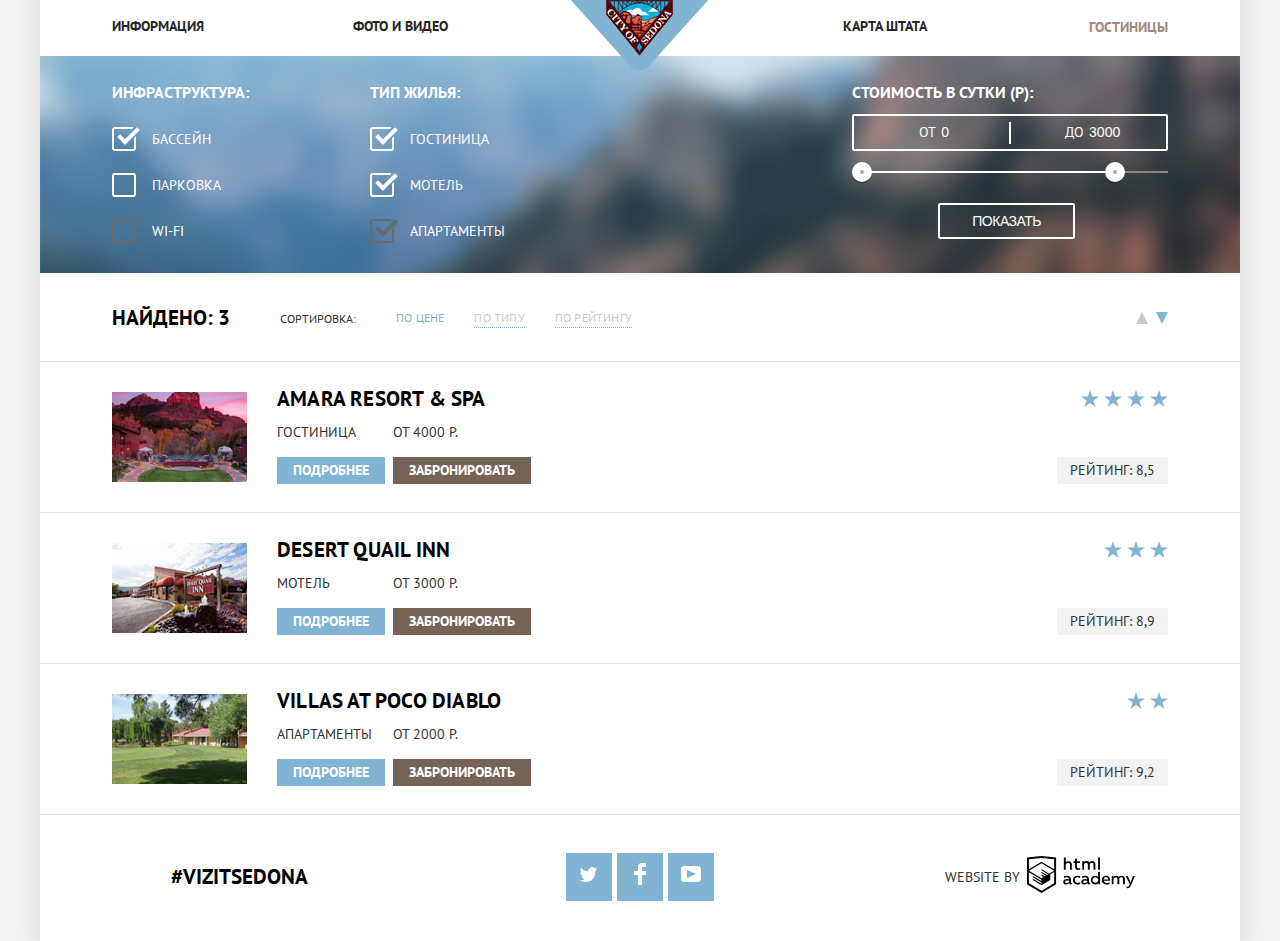
==== commit c3801b86: "23" ====
--- a/hotels.html
+++ b/hotels.html
@@ -7,7 +7,7 @@
   <meta http-equiv="X-UA-Compatible" content="ie=edge">
   <title>sedona</title>
   <link href="https://fonts.googleapis.com/css?family=PT+Sans:400,700&amp;subset=cyrillic" rel="stylesheet">
-  <link href="css/normalize.css" rel="stylesheet">
+  <link href="css/minnormalize.css" rel="stylesheet">
   <link href="css/min.css" rel="stylesheet">
 </head>
 
--- a/css/minnormalize.css
+++ b/css/minnormalize.css
@@ -0,0 +1,121 @@
+html{line-height:1.15;
+    -ms-text-size-adjust:100%;
+    -webkit-text-size-adjust:100%;}
+  
+  
+  
+  body{margin:0}
+  
+  article,aside,footer,header,nav,section{display:block}
+  
+  h1{font-size:2em;margin:0.67em 0}
+  
+  
+  
+  figcaption,figure,main{
+    display:block}
+  
+  figure{margin:1em 40px}
+  
+  hr{box-sizing:content-box;
+    height:0;
+    overflow:visible;}
+  
+  pre{font-family:monospace,monospace;
+    font-size:1em;}
+  
+  
+  
+  a{background-color:transparent;
+    -webkit-text-decoration-skip:objects;}
+  
+  abbr[title]{border-bottom:none;
+    text-decoration:underline;
+    text-decoration:underline dotted;}
+  
+  b,strong{font-weight:inherit}
+  
+  b,strong{font-weight:bolder}
+  
+  code,kbd,samp{font-family:monospace,monospace;
+    font-size:1em;}
+  
+  dfn{font-style:italic}
+  
+  mark{background-color:#ff0;color:#000}
+  
+  small{font-size:80%}
+  
+  sub,sup{font-size:75%;line-height:0;position:relative;vertical-align:baseline}sub{bottom:-0.25em}sup{top:-0.5em}
+  
+  
+  
+  audio,video{display:inline-block}
+  
+  audio:not([controls]){display:none;height:0}
+  
+  img{border-style:none}
+  
+  svg:not(:root){overflow:hidden}
+  
+  
+  
+  button,input,optgroup,select,textarea{font-family:sans-serif;
+    font-size:100%;
+    line-height:1.15;
+    margin:0;}
+  
+  button,input{
+    overflow:visible}
+  
+  button,select{
+    text-transform:none}
+  
+  button,html [type="button"],
+  [type="reset"],[type="submit"]{-webkit-appearance:button;}
+  
+  button::-moz-focus-inner,[type="button"]::-moz-focus-inner,[type="reset"]::-moz-focus-inner,[type="submit"]::-moz-focus-inner{border-style:none;padding:0}
+  
+  button:-moz-focusring,[type="button"]:-moz-focusring,[type="reset"]:-moz-focusring,[type="submit"]:-moz-focusring{outline:1px dotted ButtonText}
+  
+  fieldset{padding:0.35em 0.75em 0.625em}
+  
+  legend{box-sizing:border-box;
+    color:inherit;
+    display:table;
+    max-width:100%;
+    padding:0;
+    white-space:normal;}
+  
+  progress{display:inline-block;
+    vertical-align:baseline;}
+  
+  textarea{overflow:auto}
+  
+  [type="checkbox"],[type="radio"]{box-sizing:border-box;
+    padding:0;}
+  
+  [type="number"]::-webkit-inner-spin-button,[type="number"]::-webkit-outer-spin-button{height:auto}
+  
+  [type="search"]{-webkit-appearance:textfield;
+    outline-offset:-2px;}
+  
+  [type="search"]::-webkit-search-cancel-button,[type="search"]::-webkit-search-decoration{-webkit-appearance:none}::-webkit-file-upload-button{-webkit-appearance:button;
+    font:inherit;}
+  
+  
+  
+  details,
+  menu{display:block}
+  
+  summary{display:list-item}
+  
+  
+  
+  canvas{display:inline-block}
+  
+  template{display:none}
+  
+  
+  
+  [hidden]{display:none}--- a/css/min.css
+++ b/css/min.css
@@ -1 +1,3 @@
-@charset "UTF-8";body {position: relative;margin: 0;padding: 0;font-size: 14px;line-height: 21px;color: #333333;text-transform: uppercase;background-color: #f2f2f2;font-family: 'PT Sans', 'Arial', sans-serif;}html {-webkit-box-sizing: border-box;box-sizing: border-box;}*, *::before, *::after {-webkit-box-sizing: inherit;box-sizing: inherit;}input[type=text]::-ms-clear {display: none;width: 0;height: 0;}.visually-hidden {position: absolute;width: 1px;height: 1px;margin: -1px;border: 0;padding: 0;white-space: nowrap;-webkit-clip-path: inset(100%);clip-path: inset(100%);clip: rect(0 0 0 0);overflow: hidden;}img {max-width: 100%;height: auto;overflow: hidden;}.container {width: 1200px;min-width: 768px;margin: 0 auto;background-color: #fff;box-shadow: 0 -10px 15px 5px #e4e4e4;}.title {font-size: 21px;line-height: 26px;color: #000000;}.header {position: relative;width: 100%;padding-top: 16px;padding-bottom: 18px;padding-right: 6%;padding-left: 6%;background-color: #fff;}.logo {position: absolute;top: 0;left: 50%;-webkit-transform: translateX(-50%);-ms-transform: translateX(-50%);transform: translateX(-50%);margin: 0;z-index: 10;}.nav-list, .nav-item {margin: 0;padding: 0;list-style: none;}.nav-list {display: -webkit-box;display: -ms-flexbox;display: flex;-webkit-box-pack: justify;-ms-flex-pack: justify;justify-content: space-between;-webkit-box-pack: justify;-ms-flex-pack: justify;justify-content: space-between;width: 100%;}.nav-item {width: 20%;text-align: right;}.nav-item:first-child, .nav-item:nth-child(2) {text-align: left;}.nav-item:nth-child(2) {margin-right: 11.5%;}.nav-link {padding: 0;margin: 0;outline: 0;text-decoration: none;font-weight: bold;color: #262626;-webkit-transition-duration: .5s;-o-transition-duration: .5s;transition-duration: .5s;}.nav-link:hover {color: #81b3d2;}.nav-link:active {color: #b9d5e6;}.nav-link:focus {color: #81b3d2;}.active {display: inline-block;vertical-align: middle;padding: 0;margin: 0;outline: 0;text-decoration: none;font-weight: bold;color: #9e897b;}}.mountains {display: -webkit-box;display: -ms-flexbox;display: flex;-webkit-box-orient: vertical;-webkit-box-direction: normal;-ms-flex-direction: column;flex-direction: column;-webkit-box-pack: center;-ms-flex-pack: center;justify-content: center;}.mountains-wrap {width: 100%;background-image: url("../img/bg/mask.png"), url("../img/bg/mountains.jpg");background-position: 50% 100%, 50% 21.3%;background-repeat: no-repeat;display: -webkit-box;display: -ms-flexbox;display: flex;-webkit-box-orient: vertical;-webkit-box-direction: normal;-ms-flex-direction: column;flex-direction: column;-webkit-box-pack: end;-ms-flex-pack: end;justify-content: flex-end;-webkit-box-align: center;-ms-flex-align: center;align-items: center;padding-bottom: 58px;padding-top: 75px;}.mountains-wrap__img {margin-bottom: 18px;}.mountains-tagline {width: 100%;background-color: #fff;display: -webkit-box;display: -ms-flexbox;display: flex;-webkit-box-orient: vertical;-webkit-box-direction: normal;-ms-flex-direction: column;flex-direction: column;-webkit-box-pack: center;-ms-flex-pack: center;justify-content: center;-webkit-box-align: center;-ms-flex-align: center;align-items: center;padding-top: 59px;padding-bottom: 52px;margin-top: -1px;}.mountains-title, .mountains-text {margin: 0;padding: 0;}.mountains-title {display: block;width: 38%;text-align: center;margin-bottom: 33px;letter-spacing: .1px;}.town {width: 100%;}.town-list, .town-item, .town-wrap__list, .town-real__service, .town-real__causes {margin: 0;padding: 0;list-style: none;}.town-list {display: -webkit-box;display: -ms-flexbox;display: flex;-ms-flex-wrap: wrap;flex-wrap: wrap;}.town-item {background-color: #81b3d2;}.town-item:first-child {order: -2;}.town-item:first-child, .town-item:nth-child(2), .town-item:first-child .town-title, .town-item:nth-child(2) .town-title {color: #fff;}.town-item:last-child {order: -1;background-color: #fff;}.town-wrap {display: -webkit-box;display: -ms-flexbox;display: flex;}.town-wrap__list {background-color: #fff;color: #000000;}.town-real__causes {background-color: #eee;}.town-wrap img {width: 66.66666;}.town-real {display: -webkit-box;display: -ms-flexbox;display: flex;-webkit-box-orient: vertical;-webkit-box-direction: normal;-ms-flex-direction: column;flex-direction: column;-webkit-box-pack: center;-ms-flex-pack: center;justify-content: center;-webkit-box-align: center;-ms-flex-align: center;align-items: center;width: 33.33333%;max-width: 400px;padding-top: 45px;}.town-real__service {padding-top: 58px;padding-bottom: 17px;}.town-real__service::before {content: "";display: table;}.town-real__service--one::before {width: 75px;height: 72px;background-image: url("../img/icons/icon-1.svg");}.town-real__service--two::before {width: 74px;height: 70px;background-image: url("../img/icons/icon-3.svg");}.town-real__service--three::before {width: 64px;height: 75px;background-image: url("../img/icons/icon-2.svg");}.town-title {margin: 0;padding: 0;display: block;width: 38%;line-height: 23px;text-align: center;margin-bottom: 10px;}.town-title__service {margin-top: 26px;margin-bottom: 10px;}.town-title__devil {width: 37.7%;}.town-number {margin-bottom: 7px;}.town-tagline {display: block;width: 75%;text-align: center;margin-bottom: 60px;}.town-tagline__small {width: 70%;}.card-wrap {position: relative;width: 100%;display: -webkit-box;display: -ms-flexbox;display: flex;-webkit-box-orient: vertical;-webkit-box-direction: normal;-ms-flex-direction: column;flex-direction: column;-webkit-box-pack: justify;-ms-flex-pack: justify;justify-content: space-between;-webkit-box-align: center;-ms-flex-align: center;align-items: center;padding-top: 55px;}.card-title {font-size: 30px;font-weight: bold;margin-bottom: 18px;}.card-text {text-align: center;line-height: 1.8;margin-bottom: 44px;}.card-link {position: relative;z-index: 1;display: block;padding: 0;margin: 0;text-decoration: none;width: 47.4%;min-width: 570px;text-align: center;padding: 33px;font-size: 21px;text-transform: uppercase;font-weight: bold;letter-spacing: -1.8px;color: #fff;background-color: #766357;border: 0;outline: 0;-webkit-transition-duration: .5s;-o-transition-duration: .5s;transition-duration: .5s;}.card-link:hover, .card-link:focus {background-color: #604e43;}.card-link:active {color: #8b827c;background-color: #503e33;}@keyframes bounce {0% {transform: translateY(-570px) ;opacity: 0;//z-index: -2;}25% {transform: translateY(-427.5px);opacity: 0;//z-index: -1;}50% {transform: translateY(-285px);opacity: 0;//z-index: -1;}75% {opacity: 0;transform: translateY(-142.5px);}100% {transform: translateY(0);}}@keyframes shake {0%, 100% {transform: translateX(0);}10%, 30%, 50%, 70%, 90% {transform: translateX(-10px);}20%, 40%, 60%, 80% {transform: translateX(10px);}}.modal {display: none;position: absolute;background-color: #fff;}.modal-show {display: block;animation: bounce .8s;}.modal-error {animation: shake 0.6s;}.modal-form {top: 100%;left: 26.3%;width: 47.4%;min-width: 570px;padding: 57px;}.form-wrap {display: -webkit-box;display: -ms-flexbox;display: flex;-webkit-box-orient: vertical;-webkit-box-direction: normal;-ms-flex-direction: column;flex-direction: column;-webkit-box-align: center;-ms-flex-align: center;align-items: center;}.form-block__grupp {margin-bottom: 24px;}.form-row {min-width: 460px;display: -webkit-box;display: -ms-flexbox;display: flex;margin-bottom: 31px;}.form-block {position: relative;display: -webkit-box;display: -ms-flexbox;display: flex;-webkit-box-align: center;-ms-flex-align: center;align-items: center;-webkit-box-flex: 1;-ms-flex: 1;flex: 1;font-weight: bold;}.form-block__date {width: 33.3%;}.form-block__text {margin-right: 42px;}.form-block__text--right {margin-left: 53px;margin-right: 30px;}.form-input {min-width: 345px;font-size: 14px;font-weight: bold;text-transform: uppercase;letter-spacing: -.5px;padding: 10px 12px;width: 100%;background-color: #f2f2f2;border: 0;outline: 0;}.form-input__adults {min-width: 114px;text-align: center;}.form-input:hover {background-color: #ebebeb;}.form-input:focus {outline: 3px solid #e5e5e5;background-color: #fff;}.form-input__link {position: absolute;left: 92%;top: 15%;background: transparent;border: 0;outline: 0;}.form-input__link:hover svg, .form-input__link:focus svg {fill: #000;}.form-input__link:active svg {fill: #81b3d2;}.form-input__button {position: absolute;left: 87%;top: 28%;background: transparent;border: 0;outline: 0;}.form-input__button--minus {left: 52%;}.form-input__button:hover svg line, .form-input__button:focus svg line {stroke: #000;}.form-input__button:active svg line {stroke: #81b3d2;}.form-submit {width: 100%;padding: 17px 0;font-size: 21px;font-weight: bold;text-transform: uppercase;color: #fff;background-color: #81b3d2;border: 0;outline: 0;-webkit-transition-duration: .5s;-o-transition-duration: .5s;transition-duration: .5s;}.form-submit:hover, .form-submit:focus {background-color: #669ec0;}.form-submit:active {color: #94b9d2;background-color: #5496bd;}.card-map {background-image: url(../img/bg/map.jpg);background-position: center center;background-size: cover;background-repeat: no-repeat;width: 100%;min-height: 575px;}.card-map iframe {width: 100%;min-height: 575px;border: 0;}.footer {width: 100%;padding-top: 33px;padding-bottom: 35px;}.footer-absolute {position: relative;margin-top: -110px;background-color: rgba(255, 255, 255, 0.9);}.footer-wrap {display: -webkit-box;display: -ms-flexbox;display: flex;-webkit-box-pack: justify;-ms-flex-pack: justify;justify-content: space-between;-webkit-box-align: center;-ms-flex-align: center;align-items: center;}.footer-vizit {-ms-flex-preferred-size: 33.3%;flex-basis: 33.3%;text-align: center;font-weight: bold;}.footer-list, .footer-item {margin: 0;padding: 0;list-style: none;}.footer-list {-ms-flex-preferred-size: 33.3%;flex-basis: 33.3%;max-width: 400px;display: -webkit-box;display: -ms-flexbox;display: flex;-ms-flex-wrap: wrap;flex-wrap: wrap;margin-top: 5px;margin-left: -6px;}.footer-list .footer-item {display: -webkit-box;display: -ms-flexbox;display: flex;-webkit-box-pack: center;-ms-flex-pack: center;justify-content: center;-webkit-box-align: center;-ms-flex-align: center;align-items: center;background: #81b3d2;width: 46px;height: 48px;margin-left: 5px;margin-bottom: 5px;-webkit-transition-duration: .5s;-o-transition-duration: .5s;transition-duration: .5s;}.footer-list .footer-item:hover {background-color: #669ec0;}.footer-list .footer-item:active {background-color: #5496bd;}.footer-list .footer-item:active svg{fill: #88b6d1;}.footer-copyright {-ms-flex-preferred-size: 33.3%;flex-basis: 33.3%;display: -webkit-box;display: -ms-flexbox;display: flex;-webkit-box-align: center;-ms-flex-align: center;align-items: center;-webkit-box-pack: center;-ms-flex-pack: center;justify-content: center;}.footer-html__link {margin-left: 7px;-webkit-transition-duration: .5s;-o-transition-duration: .5s;transition-duration: .5s;}.footer-html__link:hover svg {fill: #81b3d2;}.footer-html__link:active svg {fill: #bdbbbc;}.shape {width: 100%;background-image: url("../img/bg/filter background.jpg");background-size: cover;background-repeat: no-repeat;background-color: #41b3d2;padding-top: 26px;padding-bottom: 8px;padding-left: 6%;padding-right: 6%;}.shape-form {display: -webkit-box;display: -ms-flexbox;display: flex;-webkit-box-pack: justify;-ms-flex-pack: justify;justify-content: space-between;color: #fff;}.shape-wrap {display: -webkit-box;display: -ms-flexbox;display: flex;width: 59.6%;-webkit-box-pack: start;-ms-flex-pack: start;justify-content: flex-start;}.shape-block {border: 0;margin: 0;padding: 0;}.shape-block:last-child {margin-left: 26%;}.shape-title {padding: 0;margin: 0;margin-bottom: 24px;font-size: 16px;font-weight: bold;text-transform: uppercase;color: #fff;}.shape-form__checkbox {display: -webkit-box;display: -ms-flexbox;display: flex;-webkit-box-align: center;-ms-flex-align: center;align-items: center;margin-bottom: 22px;}.shape-form__input {position: absolute;left: -9999px;}.shape-form__fake {position: relative;width: 24px;height: 24px;margin-right: 16px;border-radius: 3px;border: 2px solid #fff;}.shape-form__input:checked + .shape-form__fake::before, .shape-form__input:checked + .shape-form__fake::after {content: "";display: table;position: absolute;}.shape-form__input:checked + .shape-form__fake::before {border: 4px solid #fff;content: "";display: table;position: absolute;top: -1px;left: 3.5px;width: 21px;height: 11px;border-color: #fff;border-top-style: none;border-right-style: none;-webkit-transform: rotate(-45deg);-ms-transform: rotate(-45deg);transform: rotate(-45deg);z-index: 1;}.shape-form__input:checked + .shape-form__fake::after {right: -4.5px;top: -1px;width: 9px;height: 8px;background-color: #699ecf;-webkit-transform: rotate(-45deg);-ms-transform: rotate(-45deg);transform: rotate(-45deg);}.shape-form__input:focus + .shape-form__fake {outline: 1px solid #555555;}.shape-form__input:disabled + .shape-form__fake {border-color: #6a6a6a;}.shape-form__input:disabled + .shape-form__fake::before {border-color: #6a6a6a;}.shape-form__input:disabled + .shape-form__fake::after {background-color: #5483ad;}.shape-block__filter {width: 40.4%;}.shape-title__filter {margin-bottom: 11px;}.shape-price__controls {position: relative;display: -webkit-box;display: -ms-flexbox;display: flex;-ms-flex-pack: distribute;justify-content: space-around;width: 100%;margin-bottom: 20px;border: 2px solid #ffffff;border-radius: 2px;}.shape-price__controls::after {content: "";position: absolute;top: 50%;left: 50%;width: 2px;height: 22px;background: #ffffff;-webkit-transform: translate(-50%, -50%);-ms-transform: translate(-50%, -50%);transform: translate(-50%, -50%);}.shape-price__label {display: -webkit-box;display: -ms-flexbox;display: flex;-webkit-box-align: center;-ms-flex-align: center;align-items: center;-webkit-box-pack: center;-ms-flex-pack: center;justify-content: center;line-height: 33px;padding-left: 15px;cursor: pointer;}.shape-price__label:first-child {padding-left: 33px;}.shape-price__input {width: 50px;padding-left: 5px;color: inherit;background: 0;outline: 0;border: 0;}.shape-range__controls {position: relative;margin-bottom: 30px;}.shape-scale {height: 2px;background: #938482;}.shape-bar {width: 80%;height: 2px;background: #ffffff;}.shape-toggle {position: absolute;top: -9px;width: 4px;height: 4px;background: #ababab;border: 8px solid #ffffff;border-radius: 50%;-webkit-box-sizing: content-box;box-sizing: content-box;-webkit-box-shadow: 0 2px 1px 0 rgba(0, 1, 1, 0.2);box-shadow: 0 2px 1px 0 rgba(0, 1, 1, 0.2);cursor: pointer;-webkit-transition-duration: .2s;-o-transition-duration: .2s;transition-duration: .2s;}.shape-toggle__min {left: 0;}.shape-toggle__max {left: 80%;}.shape-toggle:hover {width: 5.5px;height: 5.5px;}.shape-btn {display: block;margin: 0 86px;padding: 8px 32px;font-size: 14px;letter-spacing: -.5px;color: #ffffff;text-transform: uppercase;background: transparent;border: 2px solid #ffffff;border-radius: 2px;cursor: pointer;-webkit-transition-duration: .5s;-o-transition-duration: .5s;transition-duration: .5s;}.shape-btn:hover, .shape-btn:focus {color: #000000;background: #ffffff;}.hotels {width: 100%;padding-top: 32px;}.hotels-sorting {display: -webkit-box;display: -ms-flexbox;display: flex;-webkit-box-pack: justify;-ms-flex-pack: justify;justify-content: space-between;padding-left: 6%;padding-right: 6%;margin-bottom: 30px;}.hotels-sorting__wrap {display: -webkit-box;display: -ms-flexbox;display: flex;-webkit-box-align: center;-ms-flex-align: center;align-items: center;font-size: 12px;}.hotels-sorting__title {display: block;min-width: 118px;font-weight: bold;text-transform: uppercase;margin-right: 50px;}.hotels-sorting__list, .hotels-sorting__item {margin: 0;padding: 0;list-style: none;}.hotels-sorting__list {display: -webkit-box;display: -ms-flexbox;display: flex;-ms-flex-wrap: wrap;flex-wrap: wrap;margin-left: 10px;}.hotels-sorting__item {margin-left: 30px;}.hotels-sorting__link, .sorting-active {display: block;padding: 0;margin: 0;line-height: 18px;text-decoration: none;letter-spacing: .2px;color: #cacaca;border-bottom: 1px dotted #81b3d2;-webkit-transition-duration: .5s;-o-transition-duration: .5s;transition-duration: .5s;}.hotels-sorting__link:hover {color: #81b3d2;}.hotels-sorting__link:active {color: #000;border: 0;}.sorting-active {color: #81b3d2;border: 0;}.hotels-sorting__button {display: -webkit-box;display: -ms-flexbox;display: flex;-webkit-box-align: center;-ms-flex-align: center;align-items: center;}.submit::before {content: "";display: block;width: 0;height: 0;border-right: 6px solid transparent;border-left: 6px solid transparent;border-top: 12px solid #cacaca;-webkit-transition-duration: .5s;-o-transition-duration: .5s;transition-duration: .5s;}.submit-up::before {-webkit-transform: rotate(180deg);-ms-transform: rotate(180deg);transform: rotate(180deg);margin-right: 8px;}.submit-up:hover::before {border-top-color: #000;}.submit-up:active::before {border-top-color: #81b3d2;}.submit-active::before {border-top-color: #81b3d2;}.hotels-list:last-child {border-bottom: 1px solid #e5e5e5;}.hotels-list, .hotels-item {margin: 0;padding: 0;list-style: none;}.hotels-item {display: -webkit-box;display: -ms-flexbox;display: flex;-webkit-box-pack: justify;-ms-flex-pack: justify;justify-content: space-between;padding-top: 28px;padding-bottom: 28px;padding-left: 6%;padding-right: 6%;border-top: 1px solid #e5e5e5;}.hotels-description {display: -webkit-box;display: -ms-flexbox;display: flex;-webkit-box-align: center;-ms-flex-align: center;align-items: center;}.hotels-photo {display: block;padding: 0;margin: 0;min-width: 135px;text-decoration: none;display: -webkit-box;display: -ms-flexbox;display: flex;-webkit-box-pack: center;-ms-flex-pack: center;justify-content: center;-webkit-box-align: center;-ms-flex-align: center;align-items: center;margin-right: 30px;}.hotels-portrait {display: -webkit-box;display: -ms-flexbox;display: flex;-webkit-box-orient: vertical;-webkit-box-direction: normal;-ms-flex-direction: column;flex-direction: column;}.title__hotels {padding: 0;margin: 0;min-width: 240px;text-align: left;line-height: 18px;letter-spacing: .2px;}.title__hotels a {display: block;padding: 0;margin: 0;text-decoration: none;color: #000;-webkit-transition-duration: .5s;-o-transition-duration: .5s;transition-duration: .5s;}.title__hotels a:hover {color: #81b3d2;}.title__hotels a:active {color: #cacaca;}.hotels-price {display: -webkit-box;display: -ms-flexbox;display: flex;}.hotels-price__block {display: -webkit-box;display: -ms-flexbox;display: flex;-webkit-box-orient: vertical;-webkit-box-direction: normal;-ms-flex-direction: column;flex-direction: column;-webkit-box-pack: justify;-ms-flex-pack: justify;justify-content: space-between;}.hotels-link {display: block;padding: 0;margin: 0;text-decoration: none;padding: 3px 16px;color: #fff;font-weight: bold;}.hotels-link__blue {background-color: #81b3d2;margin-right: 8px;-webkit-transition-duration: .5s;-o-transition-duration: .5s;transition-duration: .5s;}.hotels-link__blue:hover {background-color: #669ec0;}.hotels-link__blue:active {color: #94b9d2;background-color: #5496bd;}.hotels-link__red {background-color: #766357;-webkit-transition-duration: .5s;-o-transition-duration: .5s;transition-duration: .5s;}.hotels-link__red:hover {background-color: #604e43;}.hotels-link__red:active {color: #65564e;background-color: #503e33;}.hotels-rating {display: -webkit-box;display: -ms-flexbox;display: flex;-webkit-box-orient: vertical;-webkit-box-direction: normal;-ms-flex-direction: column;flex-direction: column;-webkit-box-pack: justify;-ms-flex-pack: justify;justify-content: space-between;-webkit-box-align: end;-ms-flex-align: end;align-items: flex-end;min-width: 140px;}.hotels-rating__list, .hotels-rating_item {margin: 0;padding: 0;list-style: none;}.hotels-rating__list {display: -webkit-box;display: -ms-flexbox;display: flex;}.hotels-rating_item {position: relative;margin-left: 5px;}.hotels-rating_item::before {position: absolute;left: 0;top: 0;content: "";display: block;background-image: url("../img/icons/star.svg");background-repeat: no-repeat;}.hotels-rating__stock {padding: 3px 13px;background-color: #f2f2f2;}+@charset "UTF-8";body{position:relative;margin:0;padding:0;font-size:14px;line-height:21px;color:#333333;text-transform:uppercase;background-color:#f2f2f2;font-family:'PT Sans','Arial',sans-serif}html{-webkit-box-sizing:border-box;box-sizing:border-box}*,*::before,*::after{-webkit-box-sizing:inherit;box-sizing:inherit}input[type=text]::-ms-clear{display:none;width:0;height:0}.visually-hidden{position:absolute;width:1px;height:1px;margin:-1px;border:0;padding:0;white-space:nowrap;-webkit-clip-path:inset(100%);clip-path:inset(100%);clip:rect(0 0 0 0);overflow:hidden}img{max-width:100%;height:auto;overflow:hidden}.container{width:1200px;margin:0 auto;background-color:#fff;box-shadow:0 -10px 15px 10px #e4e4e4}.title{font-size:21px;line-height:26px;color:#000000}.header{position:relative;width:100%;padding-top:16px;padding-bottom:18px;padding-right:6%;padding-left:6%;background-color:#fff}.logo{position:absolute;top:0;left:50%;-webkit-transform:translateX(-50%);-ms-transform:translateX(-50%);transform:translateX(-50%);margin:0;z-index:10}.nav-list,.nav-item{margin:0;padding:0;list-style:none}.nav-list{display:-webkit-box;display:-ms-flexbox;display:flex;-webkit-box-pack:justify;-ms-flex-pack:justify;justify-content:space-between;-webkit-box-pack:justify;-ms-flex-pack:justify;justify-content:space-between;width:100%}.nav-item{width:20%;text-align:right}.nav-item:first-child,.nav-item:nth-child(2){text-align:left}.nav-item:nth-child(2){margin-right:11.5%}.nav-link{padding:0;margin:0;outline:0;text-decoration:none;font-weight:bold;color:#262626;-webkit-transition-duration:.5s;-o-transition-duration:.5s;transition-duration:.5s}.nav-link:hover{color:#81b3d2}.nav-link:active{color:#b9d5e6}.nav-link:focus{color:#81b3d2}.active{display:inline-block;vertical-align:middle;padding:0;margin:0;outline:0;text-decoration:none;font-weight:bold;color:#9e897b}}.mountains{display:-webkit-box;display:-ms-flexbox;display:flex;-webkit-box-orient:vertical;-webkit-box-direction:normal;-ms-flex-direction:column;flex-direction:column;-webkit-box-pack:center;-ms-flex-pack:center;justify-content:center}.mountains-wrap{width:100%;background-image:url("../img/bg/mask.png"),url("../img/bg/mountains.jpg");background-position:50% 100%,50% 21.3%;background-repeat:no-repeat;display:-webkit-box;display:-ms-flexbox;display:flex;-webkit-box-orient:vertical;-webkit-box-direction:normal;-ms-flex-direction:column;flex-direction:column;-webkit-box-pack:end;-ms-flex-pack:end;justify-content:flex-end;-webkit-box-align:center;-ms-flex-align:center;align-items:center;padding-bottom:58px;padding-top:75px}.mountains-wrap__img{margin-bottom:18px}.mountains-tagline{width:100%;background-color:#fff;display:-webkit-box;display:-ms-flexbox;display:flex;-webkit-box-orient:vertical;-webkit-box-direction:normal;-ms-flex-direction:column;flex-direction:column;-webkit-box-pack:center;-ms-flex-pack:center;justify-content:center;-webkit-box-align:center;-ms-flex-align:center;align-items:center;padding-top:59px;padding-bottom:52px;margin-top:-1px}.mountains-title,.mountains-text{margin:0;padding:0}.mountains-title{display:block;width:38%;text-align:center;margin-bottom:33px;letter-spacing:.1px}.town{width:100%}.town-list,.town-item,.town-wrap__list,.town-real__service,.town-real__causes{margin:0;padding:0;list-style:none}.town-list{display:-webkit-box;display:-ms-flexbox;display:flex;-ms-flex-wrap:wrap;flex-wrap:wrap}.town-item{background-color:#81b3d2}.town-item:first-child{order:-2}.town-item:first-child,.town-item:nth-child(2),.town-item:first-child .town-title,.town-item:nth-child(2) .town-title{color:#fff}.town-item:last-child{order:-1;background-color:#fff}.town-wrap{display:-webkit-box;display:-ms-flexbox;display:flex}.town-wrap__list{background-color:#fff;color:#000000}.town-real__causes{background-color:#eee}.town-wrap img{width:66.66666}.town-real{display:-webkit-box;display:-ms-flexbox;display:flex;-webkit-box-orient:vertical;-webkit-box-direction:normal;-ms-flex-direction:column;flex-direction:column;-webkit-box-pack:center;-ms-flex-pack:center;justify-content:center;-webkit-box-align:center;-ms-flex-align:center;align-items:center;width:33.33333%;max-width:400px;padding-top:45px}.town-real__service{padding-top:58px;padding-bottom:17px}.town-real__service::before{content:"";display:table}.town-real__service--one::before{width:75px;height:72px;background-image:url("../img/icons/icon-1.svg")}.town-real__service--two::before{width:74px;height:70px;background-image:url("../img/icons/icon-3.svg")}.town-real__service--three::before{width:64px;height:75px;background-image:url("../img/icons/icon-2.svg")}.town-title{
+    margin:0;padding:0;display:block;width:38%;line-height:23px;text-align:center;margin-bottom:10px}.town-title__service{margin-top:26px;margin-bottom:10px}.town-title__devil{width:37.7%}.town-number{margin-bottom:7px}.town-tagline{display:block;width:75%;text-align:center;margin-bottom:60px}.town-tagline__small{width:70%}.card-wrap{position:relative;width:100%;display:-webkit-box;display:-ms-flexbox;display:flex;-webkit-box-orient:vertical;-webkit-box-direction:normal;-ms-flex-direction:column;flex-direction:column;-webkit-box-pack:justify;-ms-flex-pack:justify;justify-content:space-between;-webkit-box-align:center;-ms-flex-align:center;align-items:center;padding-top:55px}.card-title{font-size:30px;font-weight:bold;margin-bottom:18px}.card-text{text-align:center;line-height:1.8;margin-bottom:44px}.card-link{position:relative;z-index:1;display:block;padding:0;margin:0;text-decoration:none;width:47.4%;min-width:570px;text-align:center;padding:33px;font-size:21px;text-transform:uppercase;font-weight:bold;letter-spacing:-1.8px;color:#fff;background-color:#766357;border:0;outline:0;-webkit-transition-duration:.5s;-o-transition-duration:.5s;transition-duration:.5s}.card-link:hover,.card-link:focus{background-color:#604e43}.card-link:active{color:#8b827c;background-color:#503e33}@keyframes bounce{0%{transform:translateY(-570px);opacity:0}25%{transform:translateY(-427.5px);opacity:0}50%{transform:translateY(-285px);opacity:0}70%{opacity:0;transform:translateY(-182.5px)}100%{transform:translateY(0)}}@keyframes shake{0%,100%{transform:translateX(0)}10%,30%,50%,70%,90%{transform:translateX(-10px)}20%,40%,60%,80%{transform:translateX(10px)}}.modal{display:none;position:absolute;background-color:#fff}.modal-show{display:block;animation:bounce 1s}.modal-error{animation:shake 0.6s}.modal-form{top:100%;left:26.3%;width:47.4%;min-width:570px;padding:57px}.form-wrap{display:-webkit-box;display:-ms-flexbox;display:flex;-webkit-box-orient:vertical;-webkit-box-direction:normal;-ms-flex-direction:column;flex-direction:column;-webkit-box-align:center;-ms-flex-align:center;align-items:center}.form-block__grupp{margin-bottom:24px}.form-row{min-width:460px;display:-webkit-box;display:-ms-flexbox;display:flex;margin-bottom:31px}.form-block{position:relative;display:-webkit-box;display:-ms-flexbox;display:flex;-webkit-box-align:center;-ms-flex-align:center;align-items:center;-webkit-box-flex:1;-ms-flex:1;flex:1;font-weight:bold}.form-block__date{width:33.3%;color:#000}.form-block__text{margin-right:42px;color:#000}.form-block__text--right{margin-left:53px;margin-right:30px}.form-input{min-width:345px;font-size:14px;font-weight:bold;text-transform:uppercase;letter-spacing:-.5px;padding:10px 12px;width:100%;background-color:#f2f2f2;border:0;outline:0}::-webkit-input-placeholder{color:#000}::-moz-placeholder{color:#000}:-moz-placeholder{color:#000}:-ms-input-placeholder{color:#000}.form-input__adults{min-width:114px;text-align:center}.form-input:hover{background-color:#ebebeb}.form-input:focus{outline:3px solid #e5e5e5;background-color:#fff}.form-input__link{position:absolute;left:92%;top:15%;background:transparent;border:0;outline:0}.form-input__link:hover svg,.form-input__link:focus svg{fill:#000}.form-input__link:active svg{fill:#81b3d2}.form-input__button{position:absolute;left:87%;top:28%;background:transparent;border:0;outline:0}.form-input__button--minus{left:52%}.form-input__button:hover svg line,.form-input__button:focus svg line{stroke:#000}.form-input__button:active svg line{stroke:#81b3d2}.form-submit{width:100%;padding:17px 0;font-size:21px;font-weight:bold;text-transform:uppercase;color:#fff;background-color:#81b3d2;border:0;outline:0;-webkit-transition-duration:.5s;-o-transition-duration:.5s;transition-duration:.5s}.form-submit:hover,.form-submit:focus{background-color:#669ec0}.form-submit:active{color:#94b9d2;background-color:#5496bd}.card-map{background-image:url(../img/bg/map.jpg);background-position:center center;background-size:cover;background-repeat:no-repeat;width:100%;min-height:575px}.card-map iframe{width:100%;min-height:575px;border:0}.footer{width:100%;padding-top:33px;padding-bottom:35px}.footer-absolute{position:relative;margin-top:-110px;background-color:rgba(255,255,255,0.9)}.footer-wrap{display:-webkit-box;display:-ms-flexbox;display:flex;-webkit-box-pack:justify;-ms-flex-pack:justify;justify-content:space-between;-webkit-box-align:center;-ms-flex-align:center;align-items:center}.footer-vizit{-ms-flex-preferred-size:33.3%;flex-basis:33.3%;text-align:center;font-weight:bold}.footer-list,.footer-item{margin:0;padding:0;list-style:none}.footer-list{-ms-flex-preferred-size:33.3%;flex-basis:33.3%;max-width:400px;display:-webkit-box;display:-ms-flexbox;display:flex;-ms-flex-wrap:wrap;flex-wrap:wrap;margin-top:5px;margin-left:-6px}.footer-list .footer-item{display:-webkit-box;display:-ms-flexbox;display:flex;-webkit-box-pack:center;-ms-flex-pack:center;justify-content:center;-webkit-box-align:center;-ms-flex-align:center;align-items:center;background:#81b3d2;width:46px;height:48px;margin-left:5px;margin-bottom:5px;-webkit-transition-duration:.5s;-o-transition-duration:.5s;transition-duration:.5s}.footer-list .footer-item:hover{background-color:#669ec0}.footer-list .footer-item:active{background-color:#5496bd}.footer-list .footer-item:active svg{fill:#88b6d1}.footer-copyright{-ms-flex-preferred-size:33.3%;flex-basis:33.3%;display:-webkit-box;display:-ms-flexbox;display:flex;-webkit-box-align:center;-ms-flex-align:center;align-items:center;-webkit-box-pack:center;-ms-flex-pack:center;justify-content:center}.footer-html__link{margin-left:7px;-webkit-transition-duration:.5s;-o-transition-duration:.5s;transition-duration:.5s}.footer-html__link:hover svg{fill:#81b3d2}.footer-html__link:active svg{fill:#bdbbbc}.shape{width:100%;background-image:url("../img/bg/filter background.jpg");background-size:cover;background-repeat:no-repeat;background-color:#41b3d2;padding-top:26px;padding-bottom:8px;padding-left:6%;padding-right:6%}.shape-form{display:-webkit-box;display:-ms-flexbox;display:flex;-webkit-box-pack:justify;-ms-flex-pack:justify;justify-content:space-between;color:#fff}.shape-wrap{display:-webkit-box;display:-ms-flexbox;display:flex;width:59.6%;-webkit-box-pack:start;-ms-flex-pack:start;justify-content:flex-start}.shape-block{border:0;margin:0;padding:0}.shape-block:last-child{margin-left:26%}.shape-title{padding:0;margin:0;margin-bottom:24px;font-size:16px;font-weight:bold;text-transform:uppercase;color:#fff}.shape-form__checkbox{display:-webkit-box;display:-ms-flexbox;display:flex;-webkit-box-align:center;-ms-flex-align:center;align-items:center;margin-bottom:22px}.shape-form__input{position:absolute;left:-9999px}.shape-form__fake{position:relative;width:24px;height:24px;margin-right:16px;border-radius:3px;border:2px solid #fff}.shape-form__input:checked+.shape-form__fake::before,.shape-form__input:checked+.shape-form__fake::after{content:"";display:table;position:absolute}.shape-form__input:checked+.shape-form__fake::before{border:4px solid #fff;content:"";display:table;position:absolute;top:-1px;left:3.5px;width:21px;height:11px;border-color:#fff;border-top-style:none;border-right-style:none;-webkit-transform:rotate(-45deg);-ms-transform:rotate(-45deg);transform:rotate(-45deg);z-index:1}.shape-form__input:checked+.shape-form__fake::after{right:-4.5px;top:-1px;width:9px;height:8px;background-color:#699ecf;-webkit-transform:rotate(-45deg);-ms-transform:rotate(-45deg);transform:rotate(-45deg)}.shape-form__input:focus+.shape-form__fake{outline:1px solid #555555}.shape-form__input:disabled+.shape-form__fake{border-color:#6a6a6a}.shape-form__input:disabled+.shape-form__fake::before{border-color:#6a6a6a}.shape-form__input:disabled+.shape-form__fake::after{background-color:#5483ad}.shape-block__filter{width:40.4%}.shape-title__filter{margin-bottom:11px}.shape-price__controls{position:relative;display:-webkit-box;display:-ms-flexbox;display:flex;-ms-flex-pack:distribute;justify-content:space-around;width:100%;margin-bottom:20px;border:2px solid #ffffff;border-radius:2px}.shape-price__controls::after{content:"";position:absolute;top:50%;left:50%;width:2px;height:22px;background:#ffffff;-webkit-transform:translate(-50%,-50%);-ms-transform:translate(-50%,-50%);transform:translate(-50%,-50%)}.shape-price__label{display:-webkit-box;display:-ms-flexbox;display:flex;-webkit-box-align:center;-ms-flex-align:center;align-items:center;-webkit-box-pack:center;-ms-flex-pack:center;justify-content:center;line-height:33px;padding-left:15px;cursor:pointer}.shape-price__label:first-child{padding-left:33px}.shape-price__input{width:50px;padding-left:5px;color:inherit;background:0;outline:0;border:0}.shape-range__controls{position:relative;margin-bottom:30px}.shape-scale{height:2px;background:#938482}.shape-bar{width:80%;height:2px;background:#ffffff}.shape-toggle{position:absolute;top:-9px;width:4px;height:4px;background:#ababab;border:8px solid #ffffff;border-radius:50%;-webkit-box-sizing:content-box;box-sizing:content-box;-webkit-box-shadow:0 2px 1px 0 rgba(0,1,1,0.2);box-shadow:0 2px 1px 0 rgba(0,1,1,0.2);cursor:pointer;-webkit-transition-duration:.2s;-o-transition-duration:.2s;transition-duration:.2s}.shape-toggle__min{left:0}.shape-toggle__max{left:80%}.shape-toggle:hover{width:5.5px;height:5.5px}.shape-btn{display:block;margin:0 86px;padding:8px 32px;font-size:14px;letter-spacing:-.5px;color:#ffffff;text-transform:uppercase;background:transparent;border:2px solid #ffffff;border-radius:2px;cursor:pointer;-webkit-transition-duration:.5s;-o-transition-duration:.5s;transition-duration:.5s}.shape-btn:hover,.shape-btn:focus{color:#000000;background:#ffffff}.hotels{width:100%;padding-top:32px}.hotels-sorting{display:-webkit-box;display:-ms-flexbox;display:flex;-webkit-box-pack:justify;-ms-flex-pack:justify;justify-content:space-between;padding-left:6%;padding-right:6%;margin-bottom:30px}.hotels-sorting__wrap{display:-webkit-box;display:-ms-flexbox;display:flex;-webkit-box-align:center;-ms-flex-align:center;align-items:center;font-size:12px}.hotels-sorting__title{
+    display:block;min-width:118px;font-weight:bold;text-transform:uppercase;margin-right:50px}.hotels-sorting__list,.hotels-sorting__item{margin:0;padding:0;list-style:none}.hotels-sorting__list{display:-webkit-box;display:-ms-flexbox;display:flex;-ms-flex-wrap:wrap;flex-wrap:wrap;margin-left:10px}.hotels-sorting__item{margin-left:30px}.hotels-sorting__link,.sorting-active{display:block;padding:0;margin:0;line-height:18px;text-decoration:none;letter-spacing:.2px;color:#cacaca;border-bottom:1px dotted #81b3d2;-webkit-transition-duration:.5s;-o-transition-duration:.5s;transition-duration:.5s}.hotels-sorting__link:hover{color:#81b3d2}.hotels-sorting__link:active{color:#000;border:0}.sorting-active{color:#81b3d2;border:0}.hotels-sorting__button{display:-webkit-box;display:-ms-flexbox;display:flex;-webkit-box-align:center;-ms-flex-align:center;align-items:center}.submit::before{content:"";display:block;width:0;height:0;border-right:6px solid transparent;border-left:6px solid transparent;border-top:12px solid #cacaca;-webkit-transition-duration:.5s;-o-transition-duration:.5s;transition-duration:.5s}.submit-up::before{-webkit-transform:rotate(180deg);-ms-transform:rotate(180deg);transform:rotate(180deg);margin-right:8px}.submit-up:hover::before{border-top-color:#000}.submit-up:active::before{border-top-color:#81b3d2}.submit-active::before{border-top-color:#81b3d2}.hotels-list:last-child{border-bottom:1px solid #e5e5e5}.hotels-list,.hotels-item{margin:0;padding:0;list-style:none}.hotels-item{display:-webkit-box;display:-ms-flexbox;display:flex;-webkit-box-pack:justify;-ms-flex-pack:justify;justify-content:space-between;padding-top:28px;padding-bottom:28px;padding-left:6%;padding-right:6%;border-top:1px solid #e5e5e5}.hotels-description{display:-webkit-box;display:-ms-flexbox;display:flex;-webkit-box-align:center;-ms-flex-align:center;align-items:center}.hotels-photo{display:block;padding:0;margin:0;min-width:135px;text-decoration:none;display:-webkit-box;display:-ms-flexbox;display:flex;-webkit-box-pack:center;-ms-flex-pack:center;justify-content:center;-webkit-box-align:center;-ms-flex-align:center;align-items:center;margin-right:30px}.hotels-portrait{display:-webkit-box;display:-ms-flexbox;display:flex;-webkit-box-orient:vertical;-webkit-box-direction:normal;-ms-flex-direction:column;flex-direction:column}.title__hotels{padding:0;margin:0;min-width:240px;text-align:left;line-height:18px;letter-spacing:.2px}.title__hotels a{display:block;padding:0;margin:0;text-decoration:none;color:#000;-webkit-transition-duration:.5s;-o-transition-duration:.5s;transition-duration:.5s}.title__hotels a:hover{color:#81b3d2}.title__hotels a:active{color:#cacaca}.hotels-price{display:-webkit-box;display:-ms-flexbox;display:flex}.hotels-price__block{display:-webkit-box;display:-ms-flexbox;display:flex;-webkit-box-orient:vertical;-webkit-box-direction:normal;-ms-flex-direction:column;flex-direction:column;-webkit-box-pack:justify;-ms-flex-pack:justify;justify-content:space-between}.hotels-link{display:block;padding:0;margin:0;text-decoration:none;padding:3px 16px;color:#fff;font-weight:bold}.hotels-link__blue{background-color:#81b3d2;margin-right:8px;-webkit-transition-duration:.5s;-o-transition-duration:.5s;transition-duration:.5s}.hotels-link__blue:hover{background-color:#669ec0}.hotels-link__blue:active{color:#94b9d2;background-color:#5496bd}.hotels-link__red{background-color:#766357;-webkit-transition-duration:.5s;-o-transition-duration:.5s;transition-duration:.5s}.hotels-link__red:hover{background-color:#604e43}.hotels-link__red:active{color:#65564e;background-color:#503e33}.hotels-rating{display:-webkit-box;display:-ms-flexbox;display:flex;-webkit-box-orient:vertical;-webkit-box-direction:normal;-ms-flex-direction:column;flex-direction:column;-webkit-box-pack:justify;-ms-flex-pack:justify;justify-content:space-between;-webkit-box-align:end;-ms-flex-align:end;align-items:flex-end;min-width:140px}.hotels-rating__list,.hotels-rating_item{margin:0;padding:0;list-style:none}.hotels-rating__list{display:-webkit-box;display:-ms-flexbox;display:flex}.hotels-rating_item{position:relative;margin-left:5px}.hotels-rating_item::before{position:absolute;left:0;top:0;content:"";display:block;background-image:url("../img/icons/star.svg");background-repeat:no-repeat}.hotels-rating__stock{padding:3px 13px;background-color:#f2f2f2}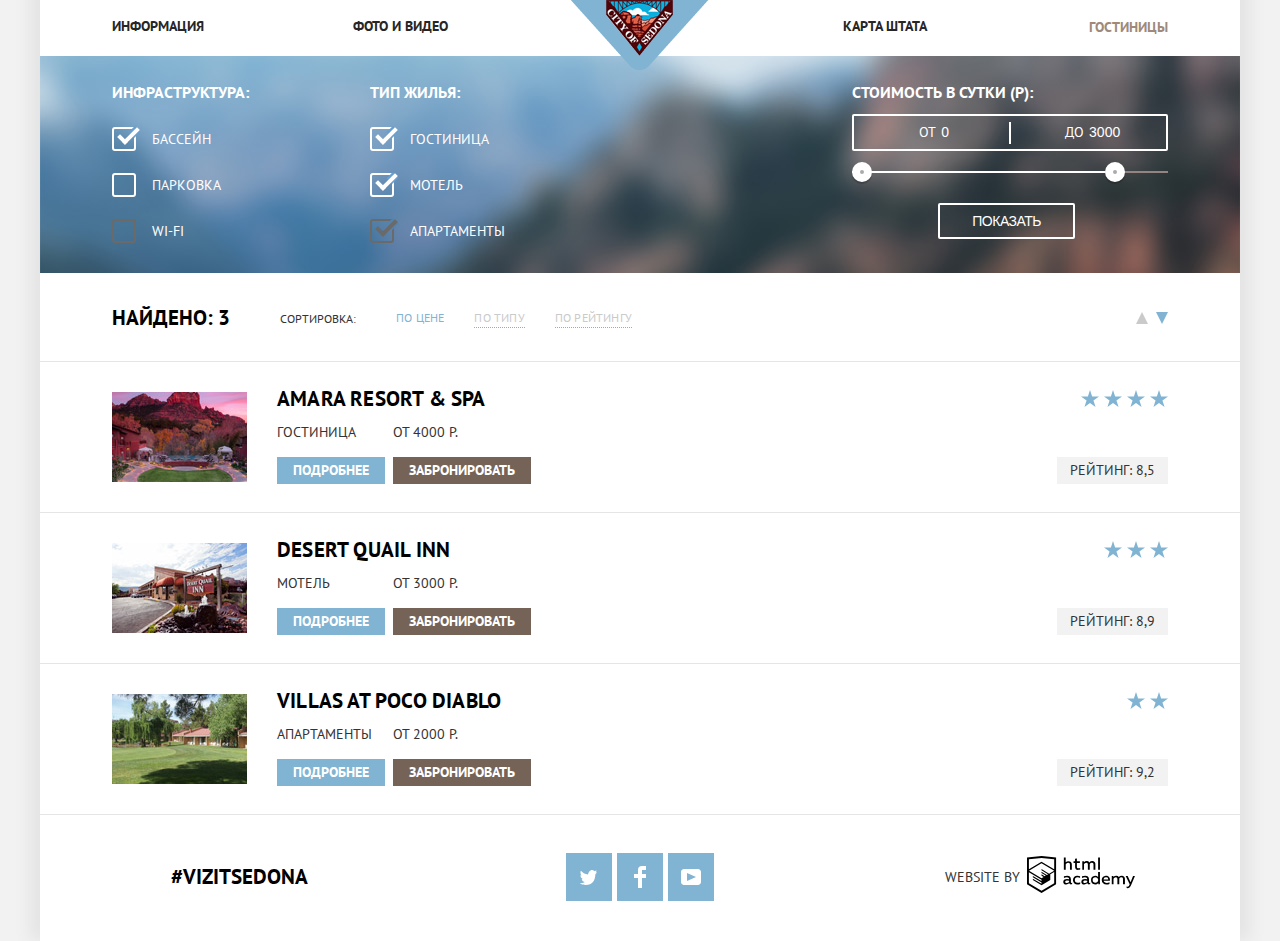
==== commit a69200dc: "24" ====
--- a/hotels.html
+++ b/hotels.html
@@ -8,7 +8,7 @@
   <title>sedona</title>
   <link href="https://fonts.googleapis.com/css?family=PT+Sans:400,700&amp;subset=cyrillic" rel="stylesheet">
   <link href="css/minnormalize.css" rel="stylesheet">
-  <link href="css/min.css" rel="stylesheet">
+  <link href="css/style.css" rel="stylesheet">
 </head>
 
 <body>
@@ -16,8 +16,8 @@
     <header class="header">
       <div class="logo">
         <a href="index.html" class="logo-link">
-                    <img src="img/content/logo.png"  width="138" height="70" alt="logo" class="logo-img">
-                </a>
+          <img src="img/content/logo.png" width="138" height="70" alt="logo" class="logo-img">
+        </a>
       </div>
       <nav class="nav">
         <ul class="nav-list">
@@ -43,51 +43,51 @@
             <fieldset class="shape-block">
               <legend class="shape-title">Инфраструктура:</legend>
               <label class="shape-form__checkbox">
-                                <input class="shape-form__input" type="checkbox" checked>
-                                <span class="shape-form__fake"></span>
-                                <span class="shape-form__title">бассейн</span>
-                            </label>
-              <label class="shape-form__checkbox">
-                                <input class="shape-form__input" type="checkbox">
-                                <span class="shape-form__fake"></span>
-                                <span class="shape-form__title">парковка</span>
-                            </label>
-              <label class="shape-form__checkbox">
-                                <input class="shape-form__input" type="checkbox" disabled>
-                                <span class="shape-form__fake"></span>
-                                <span class="shape-form__title">wi-fi</span>
-                            </label>
+                <input class="shape-form__input" type="checkbox" checked>
+                <span class="shape-form__fake"></span>
+                <span class="shape-form__title">бассейн</span>
+              </label>
+              <label class="shape-form__checkbox">
+                <input class="shape-form__input" type="checkbox">
+                <span class="shape-form__fake"></span>
+                <span class="shape-form__title">парковка</span>
+              </label>
+              <label class="shape-form__checkbox">
+                <input class="shape-form__input" type="checkbox" disabled>
+                <span class="shape-form__fake"></span>
+                <span class="shape-form__title">wi-fi</span>
+              </label>
             </fieldset>
             <fieldset class="shape-block">
               <legend class="shape-title">тип жилья:</legend>
               <label class="shape-form__checkbox">
-                                <input class="shape-form__input" type="checkbox" checked>
-                                <span class="shape-form__fake shape-form__fake--sheer"></span>
-                                <span class="shape-form__title">гостиница</span>
-                            </label>
-              <label class="shape-form__checkbox">
-                                <input class="shape-form__input" type="checkbox" checked>
-                                <span class="shape-form__fake shape-form__fake--sheer"></span>
-                                <span class="shape-form__title">мотель</span>
-                            </label>
-              <label class="shape-form__checkbox">
-                                <input class="shape-form__input" type="checkbox" checked disabled>
-                                <span class="shape-form__fake shape-form__fake--blocked"></span>
-                                <span class="shape-form__title">апартаменты</span>
-                            </label>
+                <input class="shape-form__input" type="checkbox" checked>
+                <span class="shape-form__fake shape-form__fake--sheer"></span>
+                <span class="shape-form__title">гостиница</span>
+              </label>
+              <label class="shape-form__checkbox">
+                <input class="shape-form__input" type="checkbox" checked>
+                <span class="shape-form__fake shape-form__fake--sheer"></span>
+                <span class="shape-form__title">мотель</span>
+              </label>
+              <label class="shape-form__checkbox">
+                <input class="shape-form__input" type="checkbox" checked disabled>
+                <span class="shape-form__fake shape-form__fake--blocked"></span>
+                <span class="shape-form__title">апартаменты</span>
+              </label>
             </fieldset>
           </div>
           <fieldset class="shape-block shape-block__filter">
             <legend class="shape-title shape-title__filter">Стоимость в сутки (Р):</legend>
             <div class="shape-price__controls">
               <label class="shape-price__label">
-                                <span class="shape-price__text">от</span>
-                                <input type="text" class="shape-price__input" value="0">
-                            </label>
+                <span class="shape-price__text">от</span>
+                <input type="text" class="shape-price__input" value="0">
+              </label>
               <label class="shape-price__label">
-                                <span class="shape-price__text">до</span>
-                                <input type="text" class="shape-price__input" value="3000">
-                            </label>
+                <span class="shape-price__text">до</span>
+                <input type="text" class="shape-price__input" value="3000">
+              </label>
             </div>
             <div class="shape-range__controls">
               <div class="shape-scale">
@@ -120,23 +120,23 @@
           </div>
           <div class="hotels-sorting__button">
             <a href="#" class="submit submit-up">
-                            <span class="visually-hidden">вверх</span>
-                        </a>
+              <span class="visually-hidden">вверх</span>
+            </a>
             <a href="#" class="submit submit-active">
-                            <span class="visually-hidden">вверх</span>
-                        </a>
+              <span class="visually-hidden">вверх</span>
+            </a>
           </div>
         </div>
         <ul class="hotels-list">
           <li class="hotels-item">
             <div class="hotels-description">
               <a href="#" class="hotels-photo">
-                                <img class="hotels-img" src="img/content/amara.jpg" width="135" height="90" alt="гостиница">
-                            </a>
+                <img class="hotels-img" src="img/content/amara.jpg" width="135" height="90" alt="гостиница">
+              </a>
               <div class="hotels-portrait">
                 <h2 class="title title__hotels">
-                                    <a href="#">Amara Resort & Spa</a>
-                                </h2>
+                  <a href="#">Amara Resort & Spa</a>
+                </h2>
                 <div class="hotels-price">
                   <div class="hotels-price__block">
                     <p>Гостиница</p>
@@ -153,27 +153,23 @@
               <ul class="hotels-rating__list">
                 <li class="hotels-rating_item">
                   <svg xmlns="http://www.w3.org/2000/svg" width="18" height="17" viewBox="0 0 18 17">
-                                        <path fill="#81B3D2" d="M9.002 0l2.126 6.494h6.877l-5.564 4.012L14.566 17l-5.564-4.013L3.438 17l2.126-6.494L0 6.494h6.878z"
-                                        />
-                                    </svg>
-                </li>
-                <li class="hotels-rating_item">
-                  <svg xmlns="http://www.w3.org/2000/svg" width="18" height="17" viewBox="0 0 18 17">
-                                        <path fill="#81B3D2" d="M9.002 0l2.126 6.494h6.877l-5.564 4.012L14.566 17l-5.564-4.013L3.438 17l2.126-6.494L0 6.494h6.878z"
-                                        />
-                                    </svg>
-                </li>
-                <li class="hotels-rating_item">
-                  <svg xmlns="http://www.w3.org/2000/svg" width="18" height="17" viewBox="0 0 18 17">
-                                        <path fill="#81B3D2" d="M9.002 0l2.126 6.494h6.877l-5.564 4.012L14.566 17l-5.564-4.013L3.438 17l2.126-6.494L0 6.494h6.878z"
-                                        />
-                                    </svg>
-                </li>
-                <li class="hotels-rating_item">
-                  <svg xmlns="http://www.w3.org/2000/svg" width="18" height="17" viewBox="0 0 18 17">
-                                        <path fill="#81B3D2" d="M9.002 0l2.126 6.494h6.877l-5.564 4.012L14.566 17l-5.564-4.013L3.438 17l2.126-6.494L0 6.494h6.878z"
-                                        />
-                                    </svg>
+                    <path fill="#81B3D2" d="M9.002 0l2.126 6.494h6.877l-5.564 4.012L14.566 17l-5.564-4.013L3.438 17l2.126-6.494L0 6.494h6.878z"/>
+                  </svg>
+                </li>
+                <li class="hotels-rating_item">
+                  <svg xmlns="http://www.w3.org/2000/svg" width="18" height="17" viewBox="0 0 18 17">
+                    <path fill="#81B3D2" d="M9.002 0l2.126 6.494h6.877l-5.564 4.012L14.566 17l-5.564-4.013L3.438 17l2.126-6.494L0 6.494h6.878z"/>
+                  </svg>
+                </li>
+                <li class="hotels-rating_item">
+                  <svg xmlns="http://www.w3.org/2000/svg" width="18" height="17" viewBox="0 0 18 17">
+                    <path fill="#81B3D2" d="M9.002 0l2.126 6.494h6.877l-5.564 4.012L14.566 17l-5.564-4.013L3.438 17l2.126-6.494L0 6.494h6.878z"/>
+                  </svg>
+                </li>
+                <li class="hotels-rating_item">
+                  <svg xmlns="http://www.w3.org/2000/svg" width="18" height="17" viewBox="0 0 18 17">
+                    <path fill="#81B3D2" d="M9.002 0l2.126 6.494h6.877l-5.564 4.012L14.566 17l-5.564-4.013L3.438 17l2.126-6.494L0 6.494h6.878z"/>
+                  </svg>
                 </li>
               </ul>
               <div class="hotels-rating__stock">Рейтинг: 8,5</div>
@@ -182,12 +178,12 @@
           <li class="hotels-item">
             <div class="hotels-description">
               <a href="#" class="hotels-photo">
-                                <img class="hotels-img" src="img/content/desert.jpg" width="135" height="90" alt="мотель">
-                            </a>
+                <img class="hotels-img" src="img/content/desert.jpg" width="135" height="90" alt="мотель">
+              </a>
               <div class="hotels-portrait">
                 <h2 class="title title__hotels">
-                                    <a href="#">Desert Quail Inn</a>
-                                </h2>
+                  <a href="#">Desert Quail Inn</a>
+                </h2>
                 <div class="hotels-price">
                   <div class="hotels-price__block">
                     <p>Мотель</p>
@@ -204,21 +200,18 @@
               <ul class="hotels-rating__list">
                 <li class="hotels-rating_item">
                   <svg xmlns="http://www.w3.org/2000/svg" width="18" height="17" viewBox="0 0 18 17">
-                                        <path fill="#81B3D2" d="M9.002 0l2.126 6.494h6.877l-5.564 4.012L14.566 17l-5.564-4.013L3.438 17l2.126-6.494L0 6.494h6.878z"
-                                        />
-                                    </svg>
-                </li>
-                <li class="hotels-rating_item">
-                  <svg xmlns="http://www.w3.org/2000/svg" width="18" height="17" viewBox="0 0 18 17">
-                                        <path fill="#81B3D2" d="M9.002 0l2.126 6.494h6.877l-5.564 4.012L14.566 17l-5.564-4.013L3.438 17l2.126-6.494L0 6.494h6.878z"
-                                        />
-                                    </svg>
-                </li>
-                <li class="hotels-rating_item">
-                  <svg xmlns="http://www.w3.org/2000/svg" width="18" height="17" viewBox="0 0 18 17">
-                                        <path fill="#81B3D2" d="M9.002 0l2.126 6.494h6.877l-5.564 4.012L14.566 17l-5.564-4.013L3.438 17l2.126-6.494L0 6.494h6.878z"
-                                        />
-                                    </svg>
+                    <path fill="#81B3D2" d="M9.002 0l2.126 6.494h6.877l-5.564 4.012L14.566 17l-5.564-4.013L3.438 17l2.126-6.494L0 6.494h6.878z"/>
+                  </svg>
+                </li>
+                <li class="hotels-rating_item">
+                  <svg xmlns="http://www.w3.org/2000/svg" width="18" height="17" viewBox="0 0 18 17">
+                    <path fill="#81B3D2" d="M9.002 0l2.126 6.494h6.877l-5.564 4.012L14.566 17l-5.564-4.013L3.438 17l2.126-6.494L0 6.494h6.878z"/>
+                  </svg>
+                </li>
+                <li class="hotels-rating_item">
+                  <svg xmlns="http://www.w3.org/2000/svg" width="18" height="17" viewBox="0 0 18 17">
+                    <path fill="#81B3D2" d="M9.002 0l2.126 6.494h6.877l-5.564 4.012L14.566 17l-5.564-4.013L3.438 17l2.126-6.494L0 6.494h6.878z"/>
+                  </svg>
                 </li>
               </ul>
               <div class="hotels-rating__stock">Рейтинг: 8,9</div>
@@ -227,12 +220,12 @@
           <li class="hotels-item">
             <div class="hotels-description">
               <a href="#" class="hotels-photo">
-                                <img class="hotels-img " src="img/content/villas.jpg" width="135" height="90" alt="вилла">
-                            </a>
+                <img class="hotels-img " src="img/content/villas.jpg" width="135" height="90" alt="вилла">
+              </a>
               <div class="hotels-portrait">
                 <h2 class="title title__hotels">
-                                    <a href="#">Villas at Poco Diablo</a>
-                                </h2>
+                  <a href="#">Villas at Poco Diablo</a>
+                </h2>
                 <div class="hotels-price">
                   <div class="hotels-price__block">
                     <p>Апартаменты</p>
@@ -249,15 +242,13 @@
               <ul class="hotels-rating__list">
                 <li class="hotels-rating_item">
                   <svg xmlns="http://www.w3.org/2000/svg" width="18" height="17" viewBox="0 0 18 17">
-                                        <path fill="#81B3D2" d="M9.002 0l2.126 6.494h6.877l-5.564 4.012L14.566 17l-5.564-4.013L3.438 17l2.126-6.494L0 6.494h6.878z"
-                                        />
-                                    </svg>
-                </li>
-                <li class="hotels-rating_item">
-                  <svg xmlns="http://www.w3.org/2000/svg" width="18" height="17" viewBox="0 0 18 17">
-                                        <path fill="#81B3D2" d="M9.002 0l2.126 6.494h6.877l-5.564 4.012L14.566 17l-5.564-4.013L3.438 17l2.126-6.494L0 6.494h6.878z"
-                                        />
-                                    </svg>
+                    <path fill="#81B3D2" d="M9.002 0l2.126 6.494h6.877l-5.564 4.012L14.566 17l-5.564-4.013L3.438 17l2.126-6.494L0 6.494h6.878z"/>
+                  </svg>
+                </li>
+                <li class="hotels-rating_item">
+                  <svg xmlns="http://www.w3.org/2000/svg" width="18" height="17" viewBox="0 0 18 17">
+                    <path fill="#81B3D2" d="M9.002 0l2.126 6.494h6.877l-5.564 4.012L14.566 17l-5.564-4.013L3.438 17l2.126-6.494L0 6.494h6.878z"/>
+                  </svg>
                 </li>
               </ul>
               <div class="hotels-rating__stock">Рейтинг: 9,2</div>
@@ -273,38 +264,38 @@
           <ul class="footer-list">
             <li class="footer-item">
               <a href="#twitter" class="footer-link">
-                                <span class="visually-hidden">twitter</span>
-                                <svg class="footer-svg" width="17" height="15" fill="#ffffff">
-                                    <use xlink:href="#twitter"></use>
-                                </svg>
-                            </a>
+                <span class="visually-hidden">twitter</span>
+                <svg class="footer-svg" width="17" height="15" fill="#ffffff">
+                  <use xlink:href="#twitter"></use>
+                </svg>
+              </a>
             </li>
             <li class="footer-item">
               <a href="#facebook" class="footer-link">
-                                <span class="visually-hidden">facebook</span>
-                                <svg class="footer-svg" width="12" height="22" fill="#ffffff">
-                                    <use xlink:href="#fb-icon"></use>
-                                </svg>
-                            </a>
+                <span class="visually-hidden">facebook</span>
+                <svg class="footer-svg" width="12" height="22" fill="#ffffff">
+                  <use xlink:href="#fb-icon"></use>
+                </svg>
+              </a>
             </li>
             <li class="footer-item">
               <a href="#youtube" class="footer-link">
-                                <span class="visually-hidden">youtube</span>
-                                <svg class="footer-svg" width="20" height="16" fill="#ffffff">
-                                    <use xlink:href="#youtube"></use>
-                                </svg>
-                            </a>
+                <span class="visually-hidden">youtube</span>
+                <svg class="footer-svg" width="20" height="16" fill="#ffffff">
+                  <use xlink:href="#youtube"></use>
+                </svg>
+              </a>
             </li>
           </ul>
         </div>
         <div class="footer-copyright">
           <div class="footer-by">website by</div>
           <a href="https://htmlacademy.ru/intensive/htmlcss" class="footer-html__link">
-                        <span class="visually-hidden">htmlacademy</span>
-                        <svg class="footer-svg" width="108" height="37" fill="#000000">
-                            <use xlink:href="#logo-htmlacademy"></use>
-                        </svg>
-                    </a>
+            <span class="visually-hidden">htmlacademy</span>
+            <svg class="footer-svg" width="108" height="37" fill="#000000">
+              <use xlink:href="#logo-htmlacademy"></use>
+            </svg>
+          </a>
         </div>
       </div>
     </footer>
--- a/css/style.css
+++ b/css/style.css
@@ -0,0 +1,1402 @@
+@charset "UTF-8";
+body {
+  position: relative;
+  margin: 0;
+  padding: 0;
+  font-size: 14px;
+  line-height: 21px;
+  color: #333333;
+  text-transform: uppercase;
+  background-color: #f2f2f2;
+  font-family: "PT Sans", "Arial", sans-serif;
+}
+
+html {
+  -webkit-box-sizing: border-box;
+  box-sizing: border-box;
+}
+
+*, *::before, *::after {
+  -webkit-box-sizing: inherit;
+  box-sizing: inherit;
+}
+
+input[type=text]::-ms-clear {
+  display: none;
+  width: 0;
+  height: 0;
+}
+
+.visually-hidden {
+  position: absolute;
+  width: 1px;
+  height: 1px;
+  margin: -1px;
+  border: 0;
+  padding: 0;
+  white-space: nowrap;
+  -webkit-clip-path: inset(100%);
+  clip-path: inset(100%);
+  clip: rect(0 0 0 0);
+  overflow: hidden;
+}
+
+img {
+  max-width: 100%;
+  height: auto;
+  overflow: hidden;
+}
+
+.container {
+  width: 1200px;
+  margin: 0 auto;
+  background-color: #fff;
+  box-shadow: 0 -10px 15px 10px #e4e4e4;
+}
+
+.title {
+  font-size: 21px;
+  line-height: 26px;
+  color: #000000;
+}
+
+.header {
+  position: relative;
+  width: 100%;
+  padding-top: 16px;
+  padding-bottom: 18px;
+  padding-right: 6%;
+  padding-left: 6%;
+  background-color: #fff;
+}
+
+.logo {
+  position: absolute;
+  top: 0;
+  left: 50%;
+  -webkit-transform: translateX(-50%);
+  -ms-transform: translateX(-50%);
+  transform: translateX(-50%);
+  margin: 0;
+  z-index: 10;
+}
+
+.nav-list, .nav-item {
+  margin: 0;
+  padding: 0;
+  list-style: none;
+}
+
+.nav-list {
+  display: -webkit-box;
+  display: -ms-flexbox;
+  display: flex;
+  -webkit-box-pack: justify;
+  -ms-flex-pack: justify;
+  justify-content: space-between;
+  -webkit-box-pack: justify;
+  -ms-flex-pack: justify;
+  justify-content: space-between;
+  width: 100%;
+}
+
+.nav-item {
+  width: 20%;
+  text-align: right;
+}
+
+.nav-item:first-child, .nav-item:nth-child(2) {
+  text-align: left;
+}
+
+.nav-item:nth-child(2) {
+  margin-right: 11.5%;
+}
+
+.nav-link {
+  padding: 0;
+  margin: 0;
+  outline: 0;
+  text-decoration: none;
+  font-weight: bold;
+  color: #262626;
+  -webkit-transition-duration: .5s;
+  -o-transition-duration: .5s;
+  transition-duration: .5s;
+}
+
+.nav-link:hover {
+  color: #81b3d2;
+}
+
+.nav-link:active {
+  color: #b9d5e6;
+}
+
+.nav-link:focus {
+  color: #81b3d2;
+}
+
+.active {
+  display: inline-block;
+  vertical-align: middle;
+  padding: 0;
+  margin: 0;
+  outline: 0;
+  text-decoration: none;
+  font-weight: bold;
+  color: #9e897b;
+}
+
+}
+
+.mountains {
+  display: -webkit-box;
+  display: -ms-flexbox;
+  display: flex;
+  -webkit-box-orient: vertical;
+  -webkit-box-direction: normal;
+  -ms-flex-direction: column;
+  flex-direction: column;
+  -webkit-box-pack: center;
+  -ms-flex-pack: center;
+  justify-content: center;
+}
+
+.mountains-wrap {
+  width: 100%;
+  background-image: url("../img/bg/mask.png"), url("../img/bg/mountains.jpg");
+  background-position: 50% 100%, 50% 21.3%;
+  background-repeat: no-repeat;
+  display: -webkit-box;
+  display: -ms-flexbox;
+  display: flex;
+  -webkit-box-orient: vertical;
+  -webkit-box-direction: normal;
+  -ms-flex-direction: column;
+  flex-direction: column;
+  -webkit-box-pack: end;
+  -ms-flex-pack: end;
+  justify-content: flex-end;
+  -webkit-box-align: center;
+  -ms-flex-align: center;
+  align-items: center;
+  padding-bottom: 58px;
+  padding-top: 75px;
+}
+
+.mountains-wrap__img {
+  margin-bottom: 18px;
+}
+
+.mountains-tagline {
+  width: 100%;
+  background-color: #fff;
+  display: -webkit-box;
+  display: -ms-flexbox;
+  display: flex;
+  -webkit-box-orient: vertical;
+  -webkit-box-direction: normal;
+  -ms-flex-direction: column;
+  flex-direction: column;
+  -webkit-box-pack: center;
+  -ms-flex-pack: center;
+  justify-content: center;
+  -webkit-box-align: center;
+  -ms-flex-align: center;
+  align-items: center;
+  padding-top: 59px;
+  padding-bottom: 52px;
+  margin-top: -1px;
+}
+
+.mountains-title, .mountains-text {
+  margin: 0;
+  padding: 0;
+}
+
+.mountains-title {
+  display: block;
+  width: 38%;
+  text-align: center;
+  margin-bottom: 33px;
+  letter-spacing: .1px;
+}
+
+.town {
+  width: 100%;
+}
+
+.town-list, .town-item, .town-wrap__list, .town-real__service, .town-real__causes {
+  margin: 0;
+  padding: 0;
+  list-style: none;
+}
+
+.town-list {
+  display: -webkit-box;
+  display: -ms-flexbox;
+  display: flex;
+  -ms-flex-wrap: wrap;
+  flex-wrap: wrap;
+}
+
+.town-item {
+  background-color: #81b3d2;
+}
+
+.town-item:first-child {
+  order: -2;
+}
+
+.town-item:first-child, .town-item:nth-child(2), .town-item:first-child .town-title, .town-item:nth-child(2) .town-title {
+  color: #fff;
+}
+
+.town-item:last-child {
+  order: -1;
+  background-color: #fff;
+}
+
+.town-wrap {
+  display: -webkit-box;
+  display: -ms-flexbox;
+  display: flex;
+}
+
+.town-wrap__list {
+  background-color: #fff;
+  color: #000000;
+}
+
+.town-real__causes {
+  background-color: #eee;
+}
+
+.town-wrap img {
+  width: 66.66666;
+}
+
+.town-real {
+  display: -webkit-box;
+  display: -ms-flexbox;
+  display: flex;
+  -webkit-box-orient: vertical;
+  -webkit-box-direction: normal;
+  -ms-flex-direction: column;
+  flex-direction: column;
+  -webkit-box-pack: center;
+  -ms-flex-pack: center;
+  justify-content: center;
+  -webkit-box-align: center;
+  -ms-flex-align: center;
+  align-items: center;
+  width: 33.33333%;
+  max-width: 400px;
+  padding-top: 45px;
+}
+
+.town-real__service {
+  padding-top: 58px;
+  padding-bottom: 17px;
+}
+
+.town-real__service::before {
+  content: "";
+  display: table;
+}
+
+.town-real__service--one::before {
+  width: 75px;
+  height: 72px;
+  background-image: url("../img/icons/icon-1.svg");
+}
+
+.town-real__service--two::before {
+  width: 74px;
+  height: 70px;
+  background-image: url("../img/icons/icon-3.svg");
+}
+
+.town-real__service--three::before {
+  width: 64px;
+  height: 75px;
+  background-image: url("../img/icons/icon-2.svg");
+}
+
+.town-title {
+  /*колор задан через второй класс title*/
+  margin: 0;
+  padding: 0;
+  display: block;
+  width: 38%;
+  line-height: 23px;
+  text-align: center;
+  margin-bottom: 10px;
+}
+
+.town-title__service {
+  margin-top: 26px;
+  margin-bottom: 10px;
+}
+
+.town-title__devil {
+  width: 37.7%;
+}
+
+.town-number {
+  margin-bottom: 7px;
+}
+
+.town-tagline {
+  display: block;
+  width: 75%;
+  text-align: center;
+  margin-bottom: 60px;
+}
+
+.town-tagline__small {
+  width: 70%;
+}
+
+.card-wrap {
+  position: relative;
+  width: 100%;
+  display: -webkit-box;
+  display: -ms-flexbox;
+  display: flex;
+  -webkit-box-orient: vertical;
+  -webkit-box-direction: normal;
+  -ms-flex-direction: column;
+  flex-direction: column;
+  -webkit-box-pack: justify;
+  -ms-flex-pack: justify;
+  justify-content: space-between;
+  -webkit-box-align: center;
+  -ms-flex-align: center;
+  align-items: center;
+  padding-top: 55px;
+}
+
+.card-title {
+  font-size: 30px;
+  font-weight: bold;
+  margin-bottom: 18px;
+  color: #000000;
+}
+
+.card-text {
+  text-align: center;
+  line-height: 1.8;
+  margin-bottom: 44px;
+}
+
+.card-link {
+  position: relative;
+  z-index: 1;
+  display: block;
+  padding: 0;
+  margin: 0;
+  text-decoration: none;
+  width: 47.4%;
+  min-width: 570px;
+  text-align: center;
+  padding: 33px;
+  font-size: 21px;
+  text-transform: uppercase;
+  font-weight: bold;
+  letter-spacing: -1.8px;
+  color: #fff;
+  background-color: #766357;
+  border: 0;
+  outline: 0;
+  -webkit-transition-duration: .5s;
+  -o-transition-duration: .5s;
+  transition-duration: .5s;
+}
+
+.card-link:hover, .card-link:focus {
+  background-color: #604e43;
+}
+
+.card-link:active {
+  color: #8b827c;
+  background-color: #503e33;
+}
+
+@-webkit-keyframes bounce {
+  0% {
+    -webkit-transform: translateY(-570px);
+            transform: translateY(-570px);
+    opacity: 0;
+  }
+  25% {
+    -webkit-transform: translateY(-427.5px);
+            transform: translateY(-427.5px);
+    opacity: 0;
+  }
+  50% {
+    -webkit-transform: translateY(-285px);
+            transform: translateY(-285px);
+    opacity: 0;
+  }
+  70% {
+    opacity: 0;
+    -webkit-transform: translateY(-182.5px);
+            transform: translateY(-182.5px);
+  }
+  100% {
+    -webkit-transform: translateY(0);
+            transform: translateY(0);
+  }
+}
+@keyframes bounce {
+  0% {
+    -webkit-transform: translateY(-570px);
+            transform: translateY(-570px);
+    opacity: 0;
+  }
+  25% {
+    -webkit-transform: translateY(-427.5px);
+            transform: translateY(-427.5px);
+    opacity: 0;
+  }
+  50% {
+    -webkit-transform: translateY(-285px);
+            transform: translateY(-285px);
+    opacity: 0;
+  }
+  70% {
+    opacity: 0;
+    -webkit-transform: translateY(-182.5px);
+            transform: translateY(-182.5px);
+  }
+  100% {
+    -webkit-transform: translateY(0);
+            transform: translateY(0);
+  }
+}
+
+@-webkit-keyframes shake {
+  0%, 100% {
+    -webkit-transform: translateX(0);
+            transform: translateX(0);
+  }
+  10%, 30%, 50%, 70%, 90% {
+    -webkit-transform: translateX(-10px);
+            transform: translateX(-10px);
+  }
+  20%, 40%, 60%, 80% {
+    -webkit-transform: translateX(10px);
+            transform: translateX(10px);
+  }
+}
+@keyframes shake {
+  0%, 100% {
+    -webkit-transform: translateX(0);
+            transform: translateX(0);
+  }
+  10%, 30%, 50%, 70%, 90% {
+    -webkit-transform: translateX(-10px);
+            transform: translateX(-10px);
+  }
+  20%, 40%, 60%, 80% {
+    -webkit-transform: translateX(10px);
+            transform: translateX(10px);
+  }
+}
+
+.js .modal {
+  display: none;
+  position: absolute;
+  background-color: #fff;
+}
+
+.js .modal-show {
+  display: block;
+  animation: bounce 1s;
+}
+
+.modal-error {
+  animation: shake 0.6s;
+}
+
+.modal-form {
+  top: 100%;
+  left: 26.3%;
+  width: 47.4%;
+  min-width: 570px;
+  padding: 57px;
+}
+
+.form-wrap {
+  display: -webkit-box;
+  display: -ms-flexbox;
+  display: flex;
+  -webkit-box-orient: vertical;
+  -webkit-box-direction: normal;
+  -ms-flex-direction: column;
+  flex-direction: column;
+  -webkit-box-align: center;
+  -ms-flex-align: center;
+  align-items: center;
+}
+
+.form-block__grupp {
+  margin-bottom: 24px;
+}
+
+.form-row {
+  min-width: 460px;
+  display: -webkit-box;
+  display: -ms-flexbox;
+  display: flex;
+  margin-bottom: 31px;
+}
+
+.form-block {
+  position: relative;
+  display: -webkit-box;
+  display: -ms-flexbox;
+  display: flex;
+  -webkit-box-align: center;
+  -ms-flex-align: center;
+  align-items: center;
+  -webkit-box-flex: 1;
+  -ms-flex: 1;
+  flex: 1;
+  font-weight: bold;
+}
+
+.form-block__date {
+  width: 33.3%;
+  color: #000;
+}
+
+.form-block__text {
+  margin-right: 42px;
+  color: #000;
+}
+
+.form-block__text--right {
+  margin-left: 53px;
+  margin-right: 30px;
+}
+
+.form-input {
+  min-width: 345px;
+  font-size: 14px;
+  font-weight: bold;
+  text-transform: uppercase;
+  letter-spacing: -.5px;
+  padding: 10px 12px;
+  width: 100%;
+  background-color: #f2f2f2;
+  border: 0;
+  outline: 0;
+}
+
+::-webkit-input-placeholder {
+  color: #000;
+}
+
+::-moz-placeholder {
+  color: #000;
+}
+
+:-moz-placeholder {
+  color: #000;
+}
+
+:-ms-input-placeholder {
+  color: #000;
+}
+
+.form-input__adults {
+  min-width: 114px;
+  text-align: center;
+}
+
+.form-input:hover {
+  background-color: #ebebeb;
+}
+
+.form-input:focus {
+  outline: 3px solid #e5e5e5;
+  background-color: #fff;
+}
+
+.form-input__link {
+  position: absolute;
+  left: 92%;
+  top: 15%;
+  background: transparent;
+  border: 0;
+  outline: 0;
+}
+
+.form-input__link:hover svg, .form-input__link:focus svg {
+  fill: #000;
+}
+
+.form-input__link:active svg {
+  fill: #81b3d2;
+}
+
+.form-input__button {
+  position: absolute;
+  left: 87%;
+  top: 28%;
+  background: transparent;
+  border: 0;
+  outline: 0;
+}
+
+.form-input__button--minus {
+  left: 52%;
+}
+
+.form-input__button:hover svg line, .form-input__button:focus svg line {
+  stroke: #000;
+}
+
+.form-input__button:active svg line {
+  stroke: #81b3d2;
+}
+
+.form-submit {
+  width: 100%;
+  padding: 17px 0;
+  font-size: 21px;
+  font-weight: bold;
+  text-transform: uppercase;
+  color: #fff;
+  background-color: #81b3d2;
+  border: 0;
+  outline: 0;
+  -webkit-transition-duration: .5s;
+  -o-transition-duration: .5s;
+  transition-duration: .5s;
+}
+
+.form-submit:hover, .form-submit:focus {
+  background-color: #669ec0;
+}
+
+.form-submit:active {
+  color: #94b9d2;
+  background-color: #5496bd;
+}
+
+.card-map {
+  background-image: url(../img/bg/map.jpg);
+  background-position: center center;
+  background-size: cover;
+  background-repeat: no-repeat;
+  width: 100%;
+  min-height: 575px;
+}
+
+.card-map iframe {
+  width: 100%;
+  min-height: 575px;
+  border: 0;
+}
+
+.footer {
+  width: 100%;
+  padding-top: 33px;
+  padding-bottom: 35px;
+}
+
+.footer-absolute {
+  position: relative;
+  margin-top: -110px;
+  background-color: rgba(255, 255, 255, 0.9);
+}
+
+.footer-wrap {
+  display: -webkit-box;
+  display: -ms-flexbox;
+  display: flex;
+  -webkit-box-pack: justify;
+  -ms-flex-pack: justify;
+  justify-content: space-between;
+  -webkit-box-align: center;
+  -ms-flex-align: center;
+  align-items: center;
+}
+
+.footer-vizit {
+  -ms-flex-preferred-size: 33.3%;
+  flex-basis: 33.3%;
+  text-align: center;
+  font-weight: bold;
+}
+
+.footer-list, .footer-item {
+  margin: 0;
+  padding: 0;
+  list-style: none;
+}
+
+.footer-list {
+  -ms-flex-preferred-size: 33.3%;
+  flex-basis: 33.3%;
+  max-width: 400px;
+  display: -webkit-box;
+  display: -ms-flexbox;
+  display: flex;
+  -ms-flex-wrap: wrap;
+  flex-wrap: wrap;
+  margin-top: 5px;
+  margin-left: -6px;
+}
+
+ .footer-link {
+  display: -webkit-box;
+  display: -ms-flexbox;
+  display: flex;
+  -webkit-box-pack: center;
+  -ms-flex-pack: center;
+  justify-content: center;
+  -webkit-box-align: center;
+  -ms-flex-align: center;
+  align-items: center;
+  background: #81b3d2;
+  width: 46px;
+  height: 48px;
+  margin-left: 5px;
+  margin-bottom: 5px;
+  -webkit-transition-duration: .5s;
+  -o-transition-duration: .5s;
+  transition-duration: .5s;
+}
+
+.footer-link:hover, .footer-link:focus {
+  background-color: #669ec0;
+}
+
+.footer-link:active {
+  background-color: #5496bd;
+}
+
+.footer-link:active svg {
+  fill: #88b6d1;
+}
+
+.footer-link svg {
+  display: block;
+}
+
+.footer-copyright {
+  -ms-flex-preferred-size: 33.3%;
+  flex-basis: 33.3%;
+  display: -webkit-box;
+  display: -ms-flexbox;
+  display: flex;
+  -webkit-box-align: center;
+  -ms-flex-align: center;
+  align-items: center;
+  -webkit-box-pack: center;
+  -ms-flex-pack: center;
+  justify-content: center;
+}
+
+.footer-html__link {
+  margin-left: 7px;
+  -webkit-transition-duration: .5s;
+  -o-transition-duration: .5s;
+  transition-duration: .5s;
+}
+
+.footer-html__link:hover svg {
+  fill: #81b3d2;
+}
+
+.footer-html__link:active svg {
+  fill: #bdbbbc;
+}
+
+.shape {
+  width: 100%;
+  background-image: url("../img/bg/filter background.jpg");
+  background-size: cover;
+  background-repeat: no-repeat;
+  background-color: #41b3d2;
+  padding-top: 26px;
+  padding-bottom: 8px;
+  padding-left: 6%;
+  padding-right: 6%;
+}
+
+.shape-form {
+  display: -webkit-box;
+  display: -ms-flexbox;
+  display: flex;
+  -webkit-box-pack: justify;
+  -ms-flex-pack: justify;
+  justify-content: space-between;
+  color: #fff;
+}
+
+.shape-wrap {
+  display: -webkit-box;
+  display: -ms-flexbox;
+  display: flex;
+  width: 59.6%;
+  -webkit-box-pack: start;
+  -ms-flex-pack: start;
+  justify-content: flex-start;
+}
+
+.shape-block {
+  border: 0;
+  margin: 0;
+  padding: 0;
+}
+
+.shape-block:last-child {
+  margin-left: 26%;
+}
+
+.shape-title {
+  padding: 0;
+  margin: 0;
+  margin-bottom: 24px;
+  font-size: 16px;
+  font-weight: bold;
+  text-transform: uppercase;
+  color: #fff;
+}
+
+.shape-form__checkbox {
+  display: -webkit-box;
+  display: -ms-flexbox;
+  display: flex;
+  -webkit-box-align: center;
+  -ms-flex-align: center;
+  align-items: center;
+  margin-bottom: 22px;
+}
+
+.shape-form__input {
+  position: absolute;
+  left: -9999px;
+}
+
+.shape-form__fake {
+  position: relative;
+  width: 24px;
+  height: 24px;
+  margin-right: 16px;
+  border-radius: 3px;
+  border: 2px solid #fff;
+}
+
+.shape-form__input:checked + .shape-form__fake::before, .shape-form__input:checked + .shape-form__fake::after {
+  content: "";
+  display: table;
+  position: absolute;
+}
+
+.shape-form__input:checked + .shape-form__fake::before {
+  border: 4px solid #fff;
+  content: "";
+  display: table;
+  position: absolute;
+  top: -1px;
+  left: 3.5px;
+  width: 21px;
+  height: 11px;
+  border-color: #fff;
+  border-top-style: none;
+  border-right-style: none;
+  -webkit-transform: rotate(-45deg);
+  -ms-transform: rotate(-45deg);
+  transform: rotate(-45deg);
+  z-index: 1;
+}
+
+.shape-form__input:checked + .shape-form__fake::after {
+  right: -4.5px;
+  top: -1px;
+  width: 9px;
+  height: 8px;
+  background-color: #699ecf;
+  -webkit-transform: rotate(-45deg);
+  -ms-transform: rotate(-45deg);
+  transform: rotate(-45deg);
+}
+
+.shape-form__input:focus + .shape-form__fake {
+  outline: 3px solid #555555;
+}
+
+.shape-form__input:disabled + .shape-form__fake {
+  border-color: #6a6a6a;
+}
+
+.shape-form__input:disabled + .shape-form__fake::before {
+  border-color: #6a6a6a;
+}
+
+.shape-form__input:disabled + .shape-form__fake::after {
+  background-color: #5483ad;
+}
+
+.shape-block__filter {
+  width: 40.4%;
+}
+
+.shape-title__filter {
+  margin-bottom: 11px;
+}
+
+.shape-price__controls {
+  position: relative;
+  display: -webkit-box;
+  display: -ms-flexbox;
+  display: flex;
+  -ms-flex-pack: distribute;
+  justify-content: space-around;
+  width: 100%;
+  margin-bottom: 20px;
+  border: 2px solid #ffffff;
+  border-radius: 2px;
+}
+
+.shape-price__controls::after {
+  content: "";
+  position: absolute;
+  top: 50%;
+  left: 50%;
+  width: 2px;
+  height: 22px;
+  background: #ffffff;
+  -webkit-transform: translate(-50%, -50%);
+  -ms-transform: translate(-50%, -50%);
+  transform: translate(-50%, -50%);
+}
+
+.shape-price__label {
+  display: -webkit-box;
+  display: -ms-flexbox;
+  display: flex;
+  -webkit-box-align: center;
+  -ms-flex-align: center;
+  align-items: center;
+  -webkit-box-pack: center;
+  -ms-flex-pack: center;
+  justify-content: center;
+  line-height: 33px;
+  padding-left: 15px;
+  cursor: pointer;
+}
+
+.shape-price__label:first-child {
+  padding-left: 33px;
+}
+
+.shape-price__input {
+  width: 50px;
+  padding-left: 5px;
+  color: inherit;
+  background: 0;
+  outline: 0;
+  border: 0;
+}
+
+.shape-range__controls {
+  position: relative;
+  margin-bottom: 30px;
+}
+
+.shape-scale {
+  height: 2px;
+  background: #938482;
+}
+
+.shape-bar {
+  width: 80%;
+  height: 2px;
+  background: #ffffff;
+}
+
+.shape-toggle {
+  position: absolute;
+  top: -9px;
+  width: 4px;
+  height: 4px;
+  background: #ababab;
+  border: 8px solid #ffffff;
+  border-radius: 50%;
+  -webkit-box-sizing: content-box;
+  box-sizing: content-box;
+  -webkit-box-shadow: 0 2px 1px 0 rgba(0, 1, 1, 0.2);
+  box-shadow: 0 2px 1px 0 rgba(0, 1, 1, 0.2);
+  cursor: pointer;
+  -webkit-transition-duration: .2s;
+  -o-transition-duration: .2s;
+  transition-duration: .2s;
+}
+
+.shape-toggle__min {
+  left: 0;
+}
+
+.shape-toggle__max {
+  left: 80%;
+}
+
+.shape-toggle:hover {
+  -webkit-transform: scale(1.2);
+  -ms-transform: scale(1.2);
+  transform: scale(1.2);
+}
+
+.shape-btn {
+  display: block;
+  margin: 0 86px;
+  padding: 8px 32px;
+  font-size: 14px;
+  letter-spacing: -.5px;
+  color: #ffffff;
+  text-transform: uppercase;
+  background: transparent;
+  border: 2px solid #ffffff;
+  border-radius: 2px;
+  cursor: pointer;
+  -webkit-transition-duration: .5s;
+  -o-transition-duration: .5s;
+  transition-duration: .5s;
+}
+
+.shape-btn:hover, .shape-btn:focus {
+  color: #000000;
+  background: #ffffff;
+}
+
+.hotels {
+  width: 100%;
+  padding-top: 32px;
+}
+
+.hotels-sorting {
+  display: -webkit-box;
+  display: -ms-flexbox;
+  display: flex;
+  -webkit-box-pack: justify;
+  -ms-flex-pack: justify;
+  justify-content: space-between;
+  padding-left: 6%;
+  padding-right: 6%;
+  margin-bottom: 30px;
+}
+
+.hotels-sorting__wrap {
+  display: -webkit-box;
+  display: -ms-flexbox;
+  display: flex;
+  -webkit-box-align: center;
+  -ms-flex-align: center;
+  align-items: center;
+  font-size: 12px;
+}
+
+.hotels-sorting__title {
+  /*цвет задан через другой класс*/
+  display: block;
+  min-width: 118px;
+  font-weight: bold;
+  text-transform: uppercase;
+  margin-right: 50px;
+}
+
+.hotels-sorting__list, .hotels-sorting__item {
+  margin: 0;
+  padding: 0;
+  list-style: none;
+}
+
+.hotels-sorting__list {
+  display: -webkit-box;
+  display: -ms-flexbox;
+  display: flex;
+  -ms-flex-wrap: wrap;
+  flex-wrap: wrap;
+  margin-left: 10px;
+}
+
+.hotels-sorting__item {
+  margin-left: 30px;
+}
+
+.hotels-sorting__link, .sorting-active {
+  display: block;
+  padding: 0;
+  margin: 0;
+  line-height: 18px;
+  text-decoration: none;
+  letter-spacing: .2px;
+  color: #cacaca;
+  border-bottom: 1px dotted #81b3d2;
+  -webkit-transition-duration: .5s;
+  -o-transition-duration: .5s;
+  transition-duration: .5s;
+}
+
+.hotels-sorting__link:hover {
+  color: #81b3d2;
+}
+
+.hotels-sorting__link:active {
+  color: #000;
+  border: 0;
+}
+
+.sorting-active {
+  color: #81b3d2;
+  border: 0;
+}
+
+.hotels-sorting__button {
+  display: -webkit-box;
+  display: -ms-flexbox;
+  display: flex;
+  -webkit-box-align: center;
+  -ms-flex-align: center;
+  align-items: center;
+}
+
+.submit::before {
+  content: "";
+  display: block;
+  width: 0;
+  height: 0;
+  border-right: 6px solid transparent;
+  border-left: 6px solid transparent;
+  border-top: 12px solid #cacaca;
+  -webkit-transition-duration: .5s;
+  -o-transition-duration: .5s;
+  transition-duration: .5s;
+}
+
+.submit-up::before {
+  -webkit-transform: rotate(180deg);
+  -ms-transform: rotate(180deg);
+  transform: rotate(180deg);
+  margin-right: 8px;
+}
+
+.submit-up:hover::before {
+  border-top-color: #000;
+}
+
+.submit-up:active::before {
+  border-top-color: #81b3d2;
+}
+
+.submit-active::before {
+  border-top-color: #81b3d2;
+}
+
+.hotels-list:last-child {
+  border-bottom: 1px solid #e5e5e5;
+}
+
+.hotels-list, .hotels-item {
+  margin: 0;
+  padding: 0;
+  list-style: none;
+}
+
+.hotels-item {
+  display: -webkit-box;
+  display: -ms-flexbox;
+  display: flex;
+  -webkit-box-pack: justify;
+  -ms-flex-pack: justify;
+  justify-content: space-between;
+  padding-top: 28px;
+  padding-bottom: 28px;
+  padding-left: 6%;
+  padding-right: 6%;
+  border-top: 1px solid #e5e5e5;
+}
+
+.hotels-description {
+  display: -webkit-box;
+  display: -ms-flexbox;
+  display: flex;
+  -webkit-box-align: center;
+  -ms-flex-align: center;
+  align-items: center;
+}
+
+.hotels-photo {
+  display: block;
+  padding: 0;
+  margin: 0;
+  min-width: 135px;
+  text-decoration: none;
+  display: -webkit-box;
+  display: -ms-flexbox;
+  display: flex;
+  -webkit-box-pack: center;
+  -ms-flex-pack: center;
+  justify-content: center;
+  -webkit-box-align: center;
+  -ms-flex-align: center;
+  align-items: center;
+  margin-right: 30px;
+}
+
+.hotels-portrait {
+  display: -webkit-box;
+  display: -ms-flexbox;
+  display: flex;
+  -webkit-box-orient: vertical;
+  -webkit-box-direction: normal;
+  -ms-flex-direction: column;
+  flex-direction: column;
+}
+
+.title__hotels {
+  padding: 0;
+  margin: 0;
+  min-width: 240px;
+  text-align: left;
+  line-height: 18px;
+  letter-spacing: .2px;
+}
+
+.title__hotels a {
+  display: block;
+  padding: 0;
+  margin: 0;
+  text-decoration: none;
+  color: #000;
+  -webkit-transition-duration: .5s;
+  -o-transition-duration: .5s;
+  transition-duration: .5s;
+}
+
+.title__hotels a:hover {
+  color: #81b3d2;
+}
+
+.title__hotels a:active {
+  color: #cacaca;
+}
+
+.hotels-price {
+  display: -webkit-box;
+  display: -ms-flexbox;
+  display: flex;
+}
+
+.hotels-price__block {
+  display: -webkit-box;
+  display: -ms-flexbox;
+  display: flex;
+  -webkit-box-orient: vertical;
+  -webkit-box-direction: normal;
+  -ms-flex-direction: column;
+  flex-direction: column;
+  -webkit-box-pack: justify;
+  -ms-flex-pack: justify;
+  justify-content: space-between;
+}
+
+.hotels-link {
+  display: block;
+  padding: 0;
+  margin: 0;
+  text-decoration: none;
+  padding: 3px 16px;
+  color: #fff;
+  font-weight: bold;
+}
+
+.hotels-link__blue {
+  background-color: #81b3d2;
+  margin-right: 8px;
+  -webkit-transition-duration: .5s;
+  -o-transition-duration: .5s;
+  transition-duration: .5s;
+}
+
+.hotels-link__blue:hover {
+  background-color: #669ec0;
+}
+
+.hotels-link__blue:active {
+  color: #94b9d2;
+  background-color: #5496bd;
+}
+
+.hotels-link__red {
+  background-color: #766357;
+  -webkit-transition-duration: .5s;
+  -o-transition-duration: .5s;
+  transition-duration: .5s;
+}
+
+.hotels-link__red:hover {
+  background-color: #604e43;
+}
+
+.hotels-link__red:active {
+  color: #65564e;
+  background-color: #503e33;
+}
+
+.hotels-rating {
+  display: -webkit-box;
+  display: -ms-flexbox;
+  display: flex;
+  -webkit-box-orient: vertical;
+  -webkit-box-direction: normal;
+  -ms-flex-direction: column;
+  flex-direction: column;
+  -webkit-box-pack: justify;
+  -ms-flex-pack: justify;
+  justify-content: space-between;
+  -webkit-box-align: end;
+  -ms-flex-align: end;
+  align-items: flex-end;
+  min-width: 140px;
+}
+
+.hotels-rating__list, .hotels-rating_item {
+  margin: 0;
+  padding: 0;
+  list-style: none;
+}
+
+.hotels-rating__list {
+  display: -webkit-box;
+  display: -ms-flexbox;
+  display: flex;
+}
+
+.hotels-rating_item {
+  position: relative;
+  margin-left: 5px;
+}
+
+.hotels-rating_item::before {
+  position: absolute;
+  left: 0;
+  top: 0;
+  content: "";
+  display: block;
+  background-image: url("../img/icons/star.svg");
+  background-repeat: no-repeat;
+}
+
+.hotels-rating__stock {
+  padding: 3px 13px;
+  background-color: #f2f2f2;
+}
